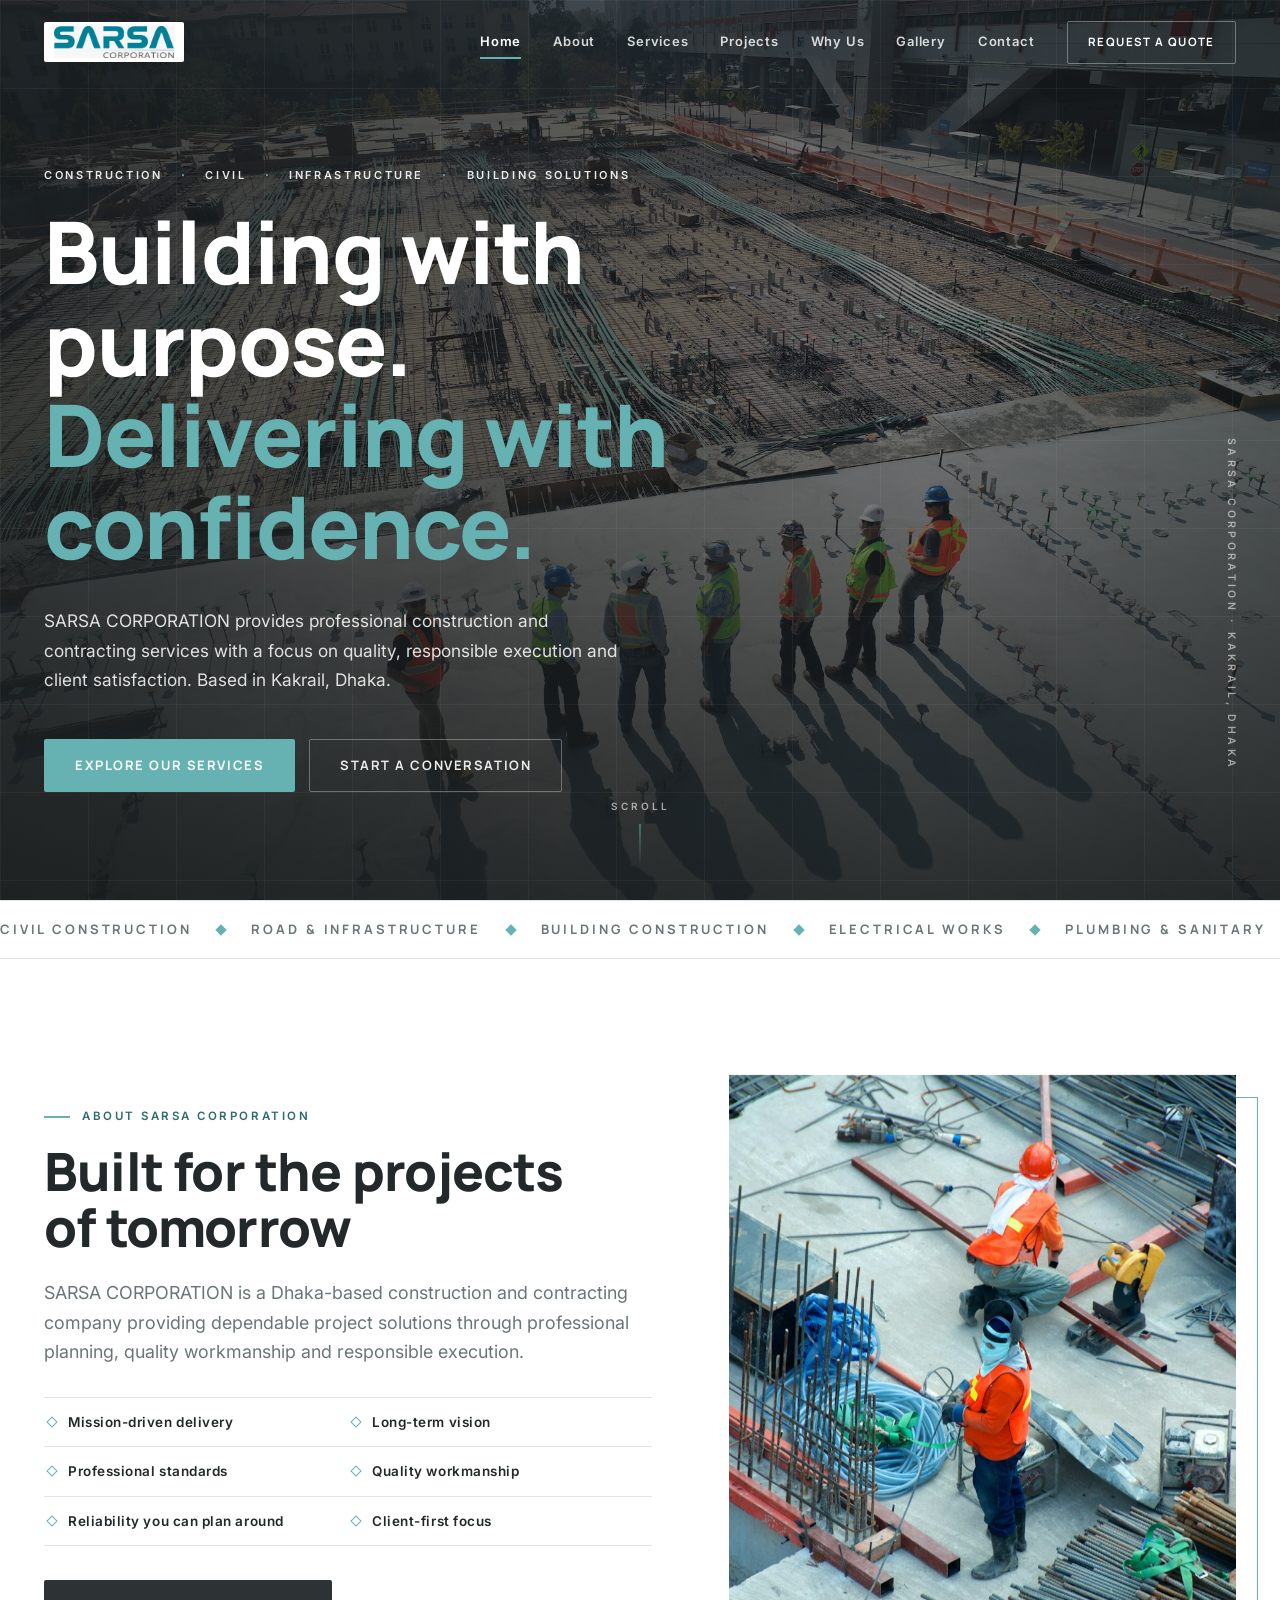
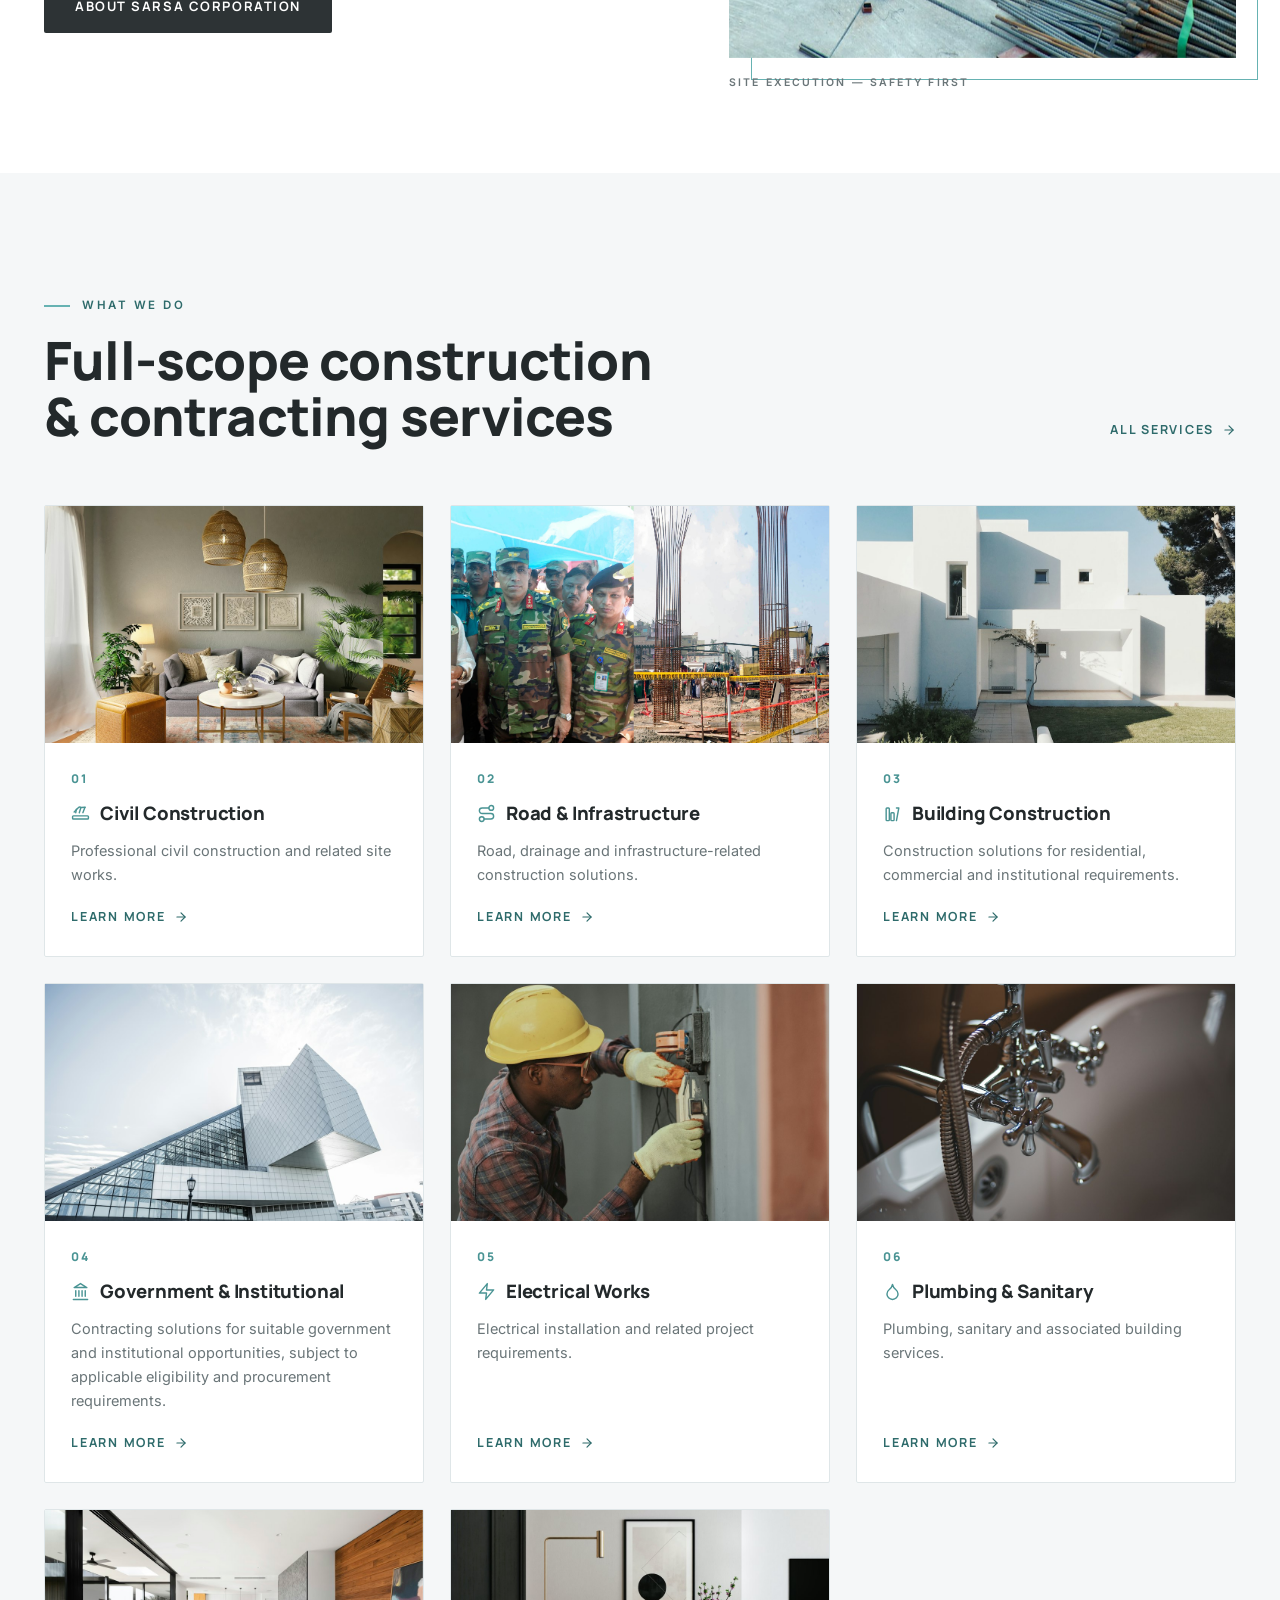
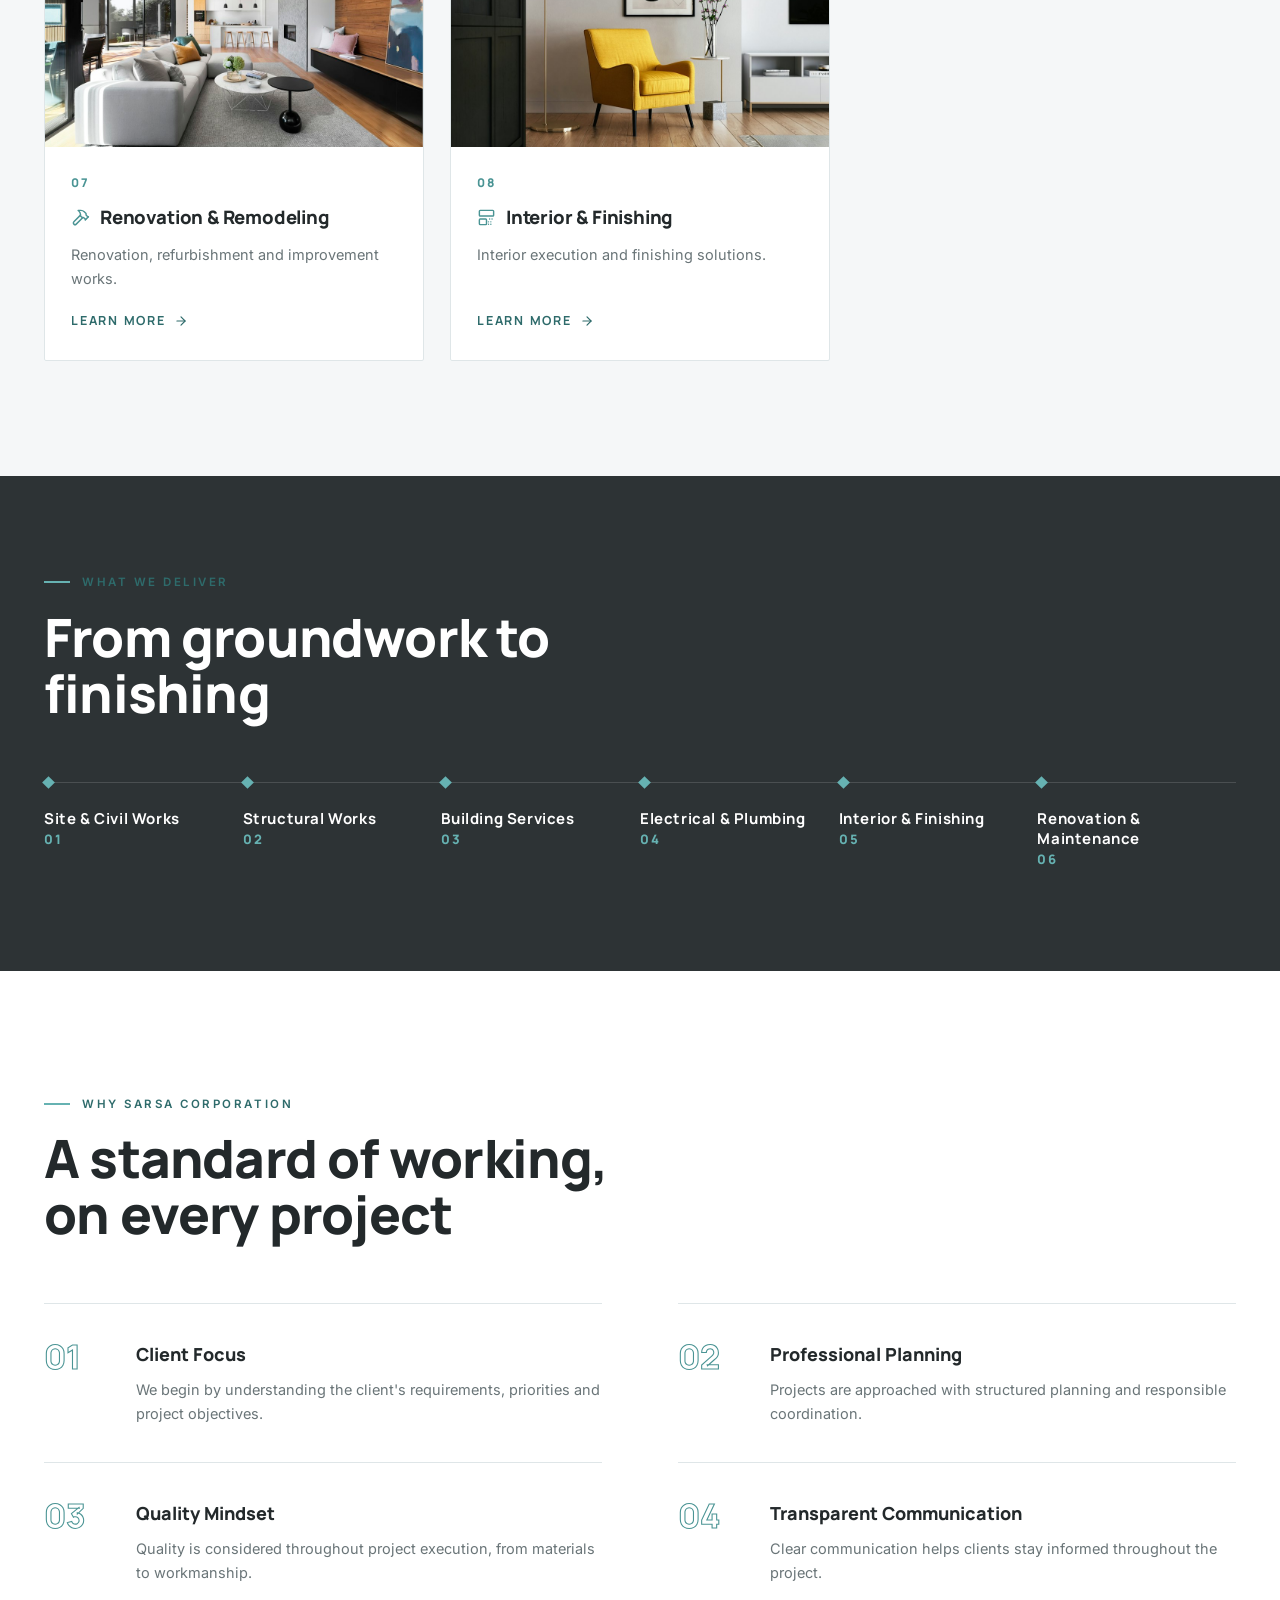
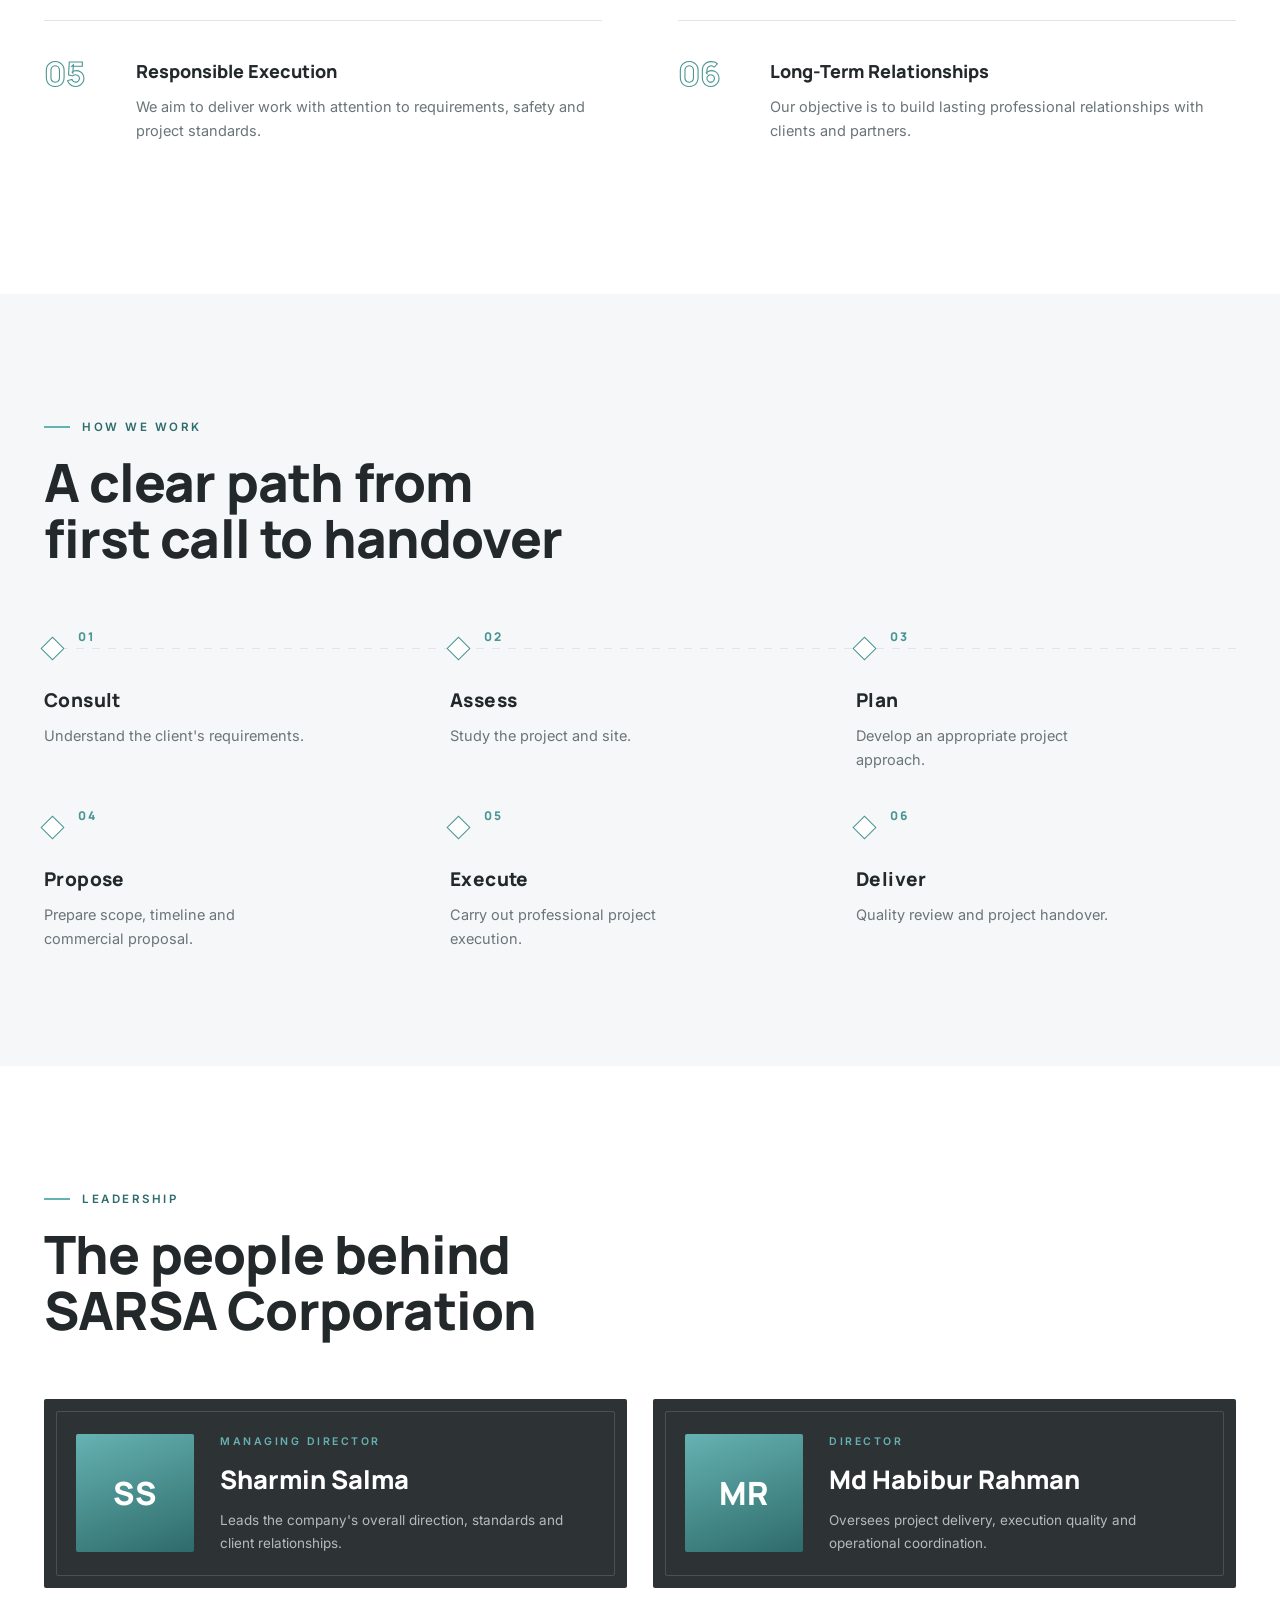
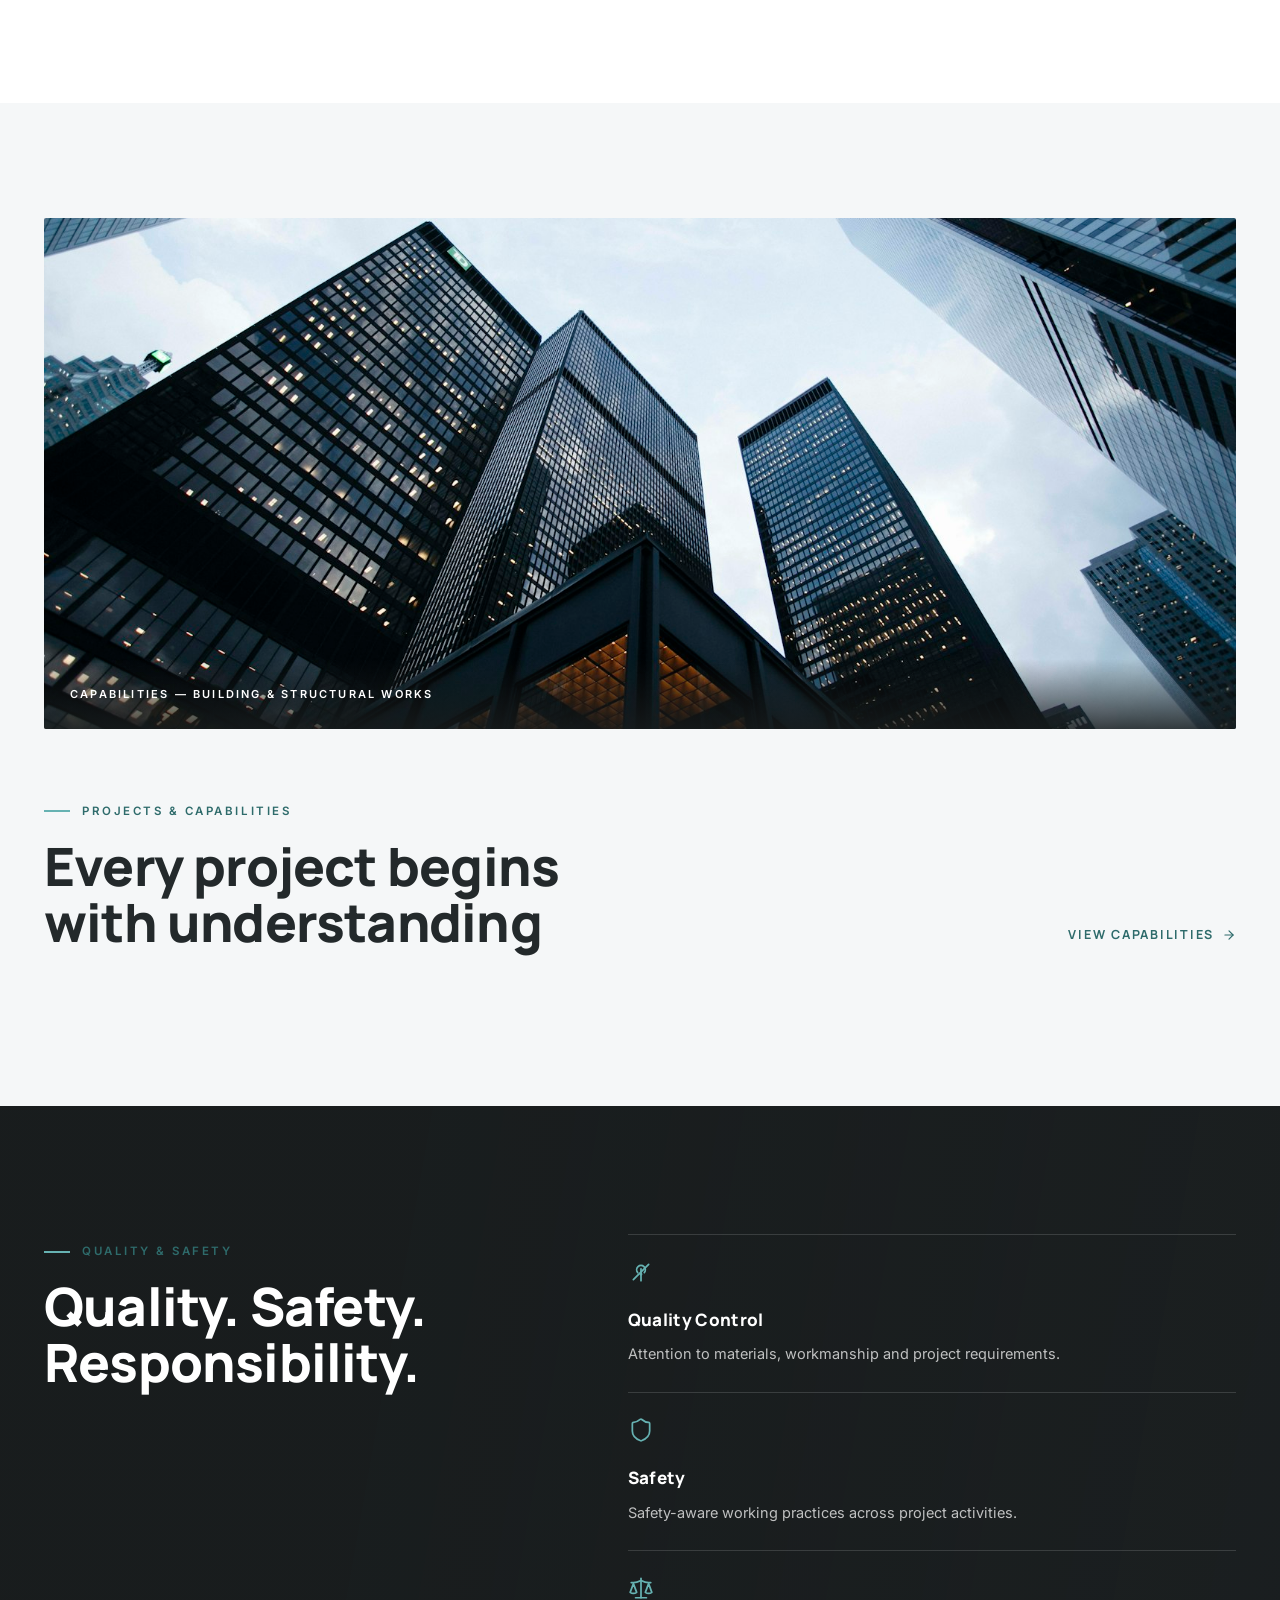
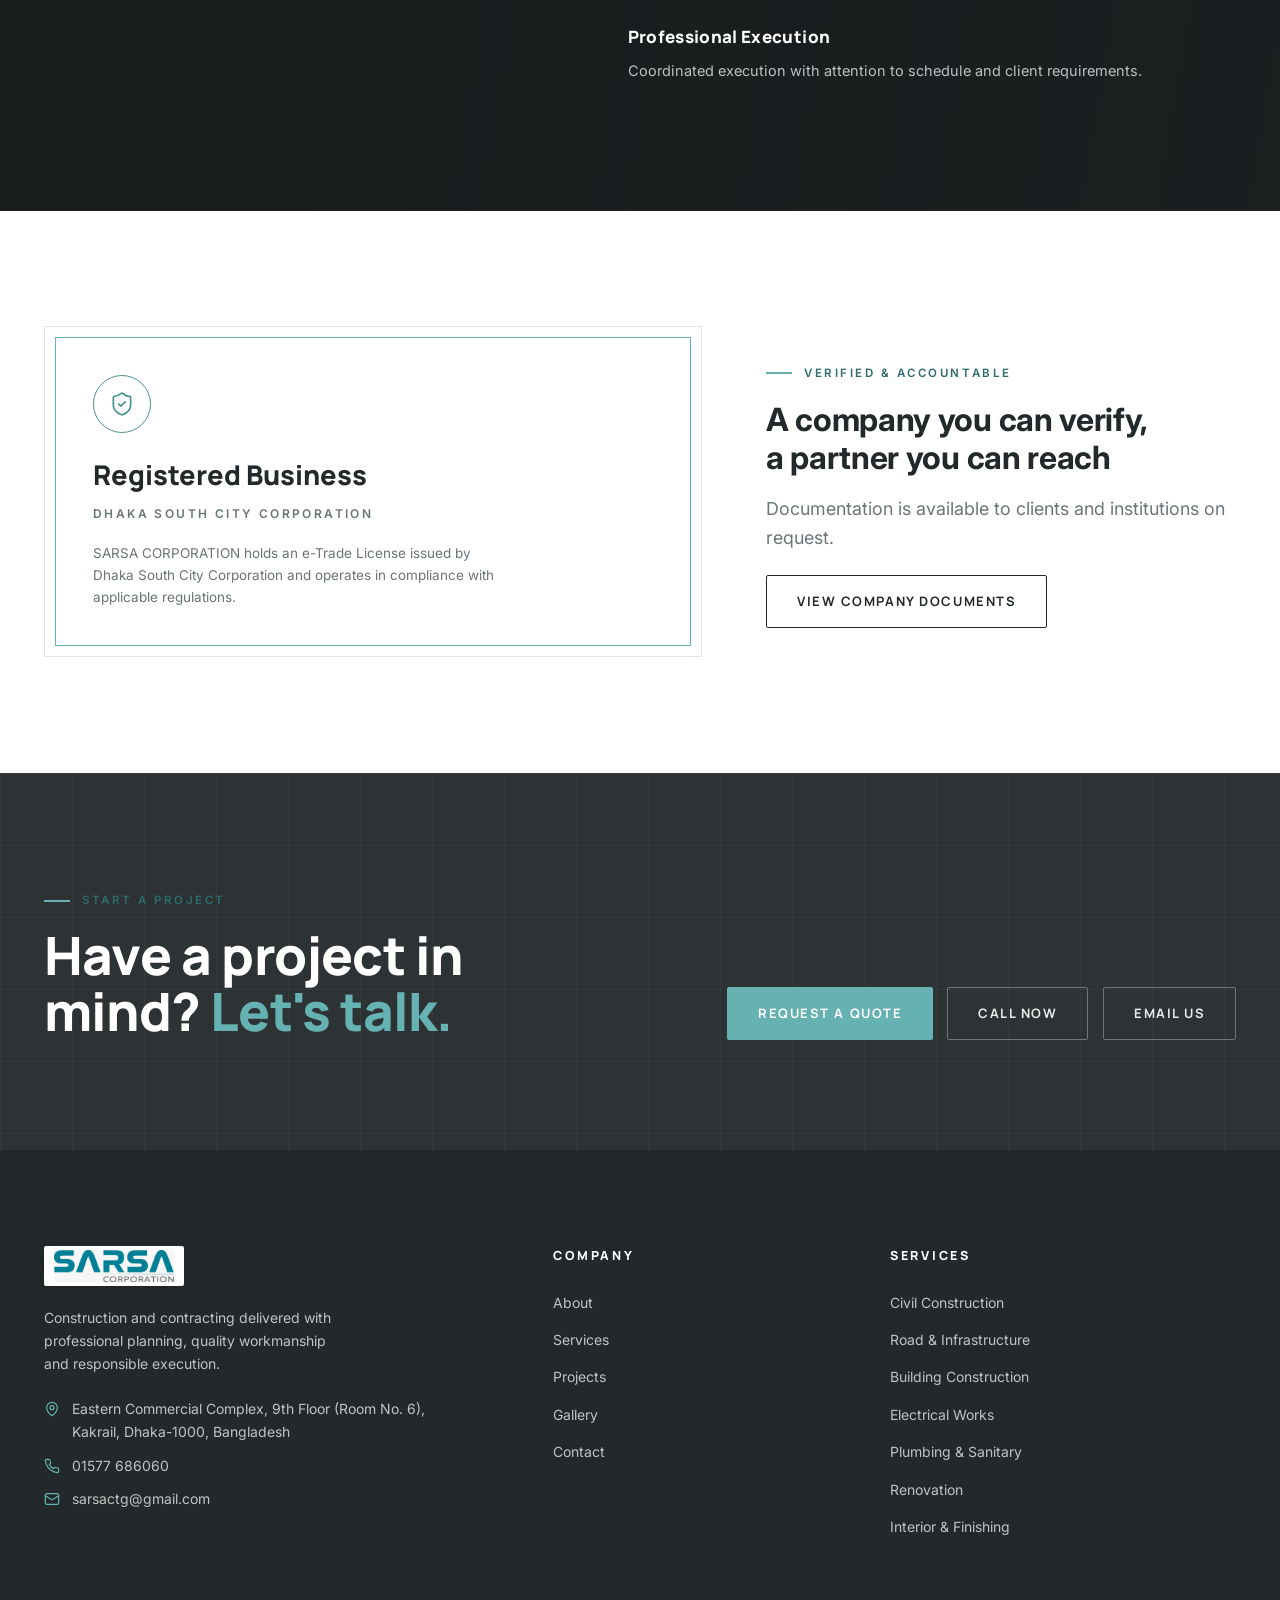
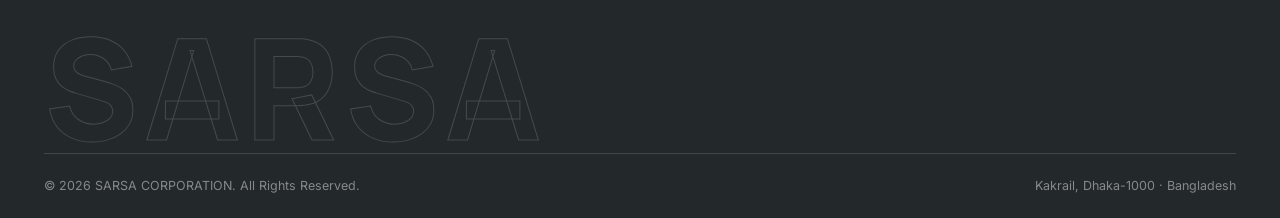
==== index.html @ a4ce36b8 "sarsa corporation website" ====
<!DOCTYPE html>
<html lang="en">
<head>
  <meta charset="UTF-8">
  <meta name="viewport" content="width=device-width, initial-scale=1.0">

  <title>SARSA CORPORATION — Construction &amp; Contracting Company in Dhaka, Bangladesh</title>
  <meta name="description" content="SARSA CORPORATION is a Dhaka-based construction and contracting company offering civil construction, road &amp; infrastructure, building construction, electrical, plumbing, renovation and interior finishing solutions across Bangladesh.">
  <meta name="keywords" content="SARSA Corporation, construction company in Dhaka, civil contractor Dhaka, building construction Bangladesh, construction contractor Bangladesh">
  <meta name="author" content="SARSA CORPORATION">

  <!-- open graph -->
  <meta property="og:type" content="website">
  <meta property="og:site_name" content="SARSA CORPORATION">
  <meta property="og:title" content="SARSA CORPORATION — Building with Purpose. Delivering with Confidence.">
  <meta property="og:description" content="Professional construction and contracting solutions from Dhaka, Bangladesh — civil, road &amp; infrastructure, buildings, electrical, plumbing, renovation and finishing.">
  <meta property="og:url" content="https://www.sarsacorporation.com/">
  <meta property="og:image" content="https://www.sarsacorporation.com/assets/hero/hero-main.jpg">
  <meta name="twitter:card" content="summary_large_image">

  <link rel="canonical" href="https://www.sarsacorporation.com/">

  <!-- favicon -->
  <link rel="icon" type="image/jpeg" href="assets/logo.jpeg">

  <!-- fonts -->
  <link rel="preconnect" href="https://fonts.googleapis.com">
  <link rel="preconnect" href="https://fonts.gstatic.com" crossorigin>
  <link href="https://fonts.googleapis.com/css2?family=Inter:wght@400;500;600&family=Manrope:wght@500;600;700;800&display=swap" rel="stylesheet">

  <link rel="stylesheet" href="css/style.css">
  <link rel="stylesheet" href="css/responsive.css">

  <!-- structured data -->
  <script type="application/ld+json">
  {
    "@context": "https://schema.org",
    "@type": "GeneralContractor",
    "name": "SARSA CORPORATION",
    "description": "Construction and contracting company based in Dhaka, Bangladesh: civil construction, road and infrastructure, building construction, electrical, plumbing, renovation and interior finishing.",
    "url": "https://www.sarsacorporation.com/",
    "logo": "https://www.sarsacorporation.com/assets/logo.jpeg",
    "telephone": "+880 1577 686060",
    "email": "sarsactg@gmail.com",
    "address": {
      "@type": "PostalAddress",
      "streetAddress": "Eastern Commercial Complex, 9th Floor, Room No. 6, Kakrail",
      "addressLocality": "Dhaka",
      "postalCode": "1000",
      "addressCountry": "BD"
    },
    "areaServed": "Bangladesh",
    "knowsAbout": ["Civil Construction", "Road and Infrastructure", "Building Construction", "Electrical Works", "Plumbing and Sanitary Works", "Renovation and Remodeling", "Interior and Finishing"]
  }
  </script>
</head>
<body>

  <a class="skip-link" href="#main">Skip to main content</a>

  <!-- ============ header ============ -->
  <header class="site-header">
    <div class="site-header__inner">
      <a class="brand" href="index.html" aria-label="SARSA Corporation — home">
        <img class="brand__logo" src="assets/logo.jpeg" alt="SARSA Corporation" width="150" height="40">
      </a>

      <nav class="nav" aria-label="Primary">
        <a class="nav__link is-active" href="index.html" aria-current="page">Home</a>
        <a class="nav__link" href="about.html">About</a>
        <a class="nav__link" href="services.html">Services</a>
        <a class="nav__link" href="projects.html">Projects</a>
        <a class="nav__link" href="index.html#why-sarsa">Why Us</a>
        <a class="nav__link" href="gallery.html">Gallery</a>
        <a class="nav__link" href="contact.html">Contact</a>
        <a class="btn btn--solid btn--sm nav__cta" href="contact.html#quote">Request a Quote</a>
      </nav>

      <button class="burger" aria-label="Open menu" aria-expanded="false" aria-controls="mobile-menu">
        <span></span><span></span><span></span>
      </button>
    </div>
  </header>

  <!-- mobile menu -->
  <nav class="mobile-menu" id="mobile-menu" aria-label="Mobile">
    <a class="mobile-menu__link is-active" href="index.html"><small>01</small> Home</a>
    <a class="mobile-menu__link" href="about.html"><small>02</small> About</a>
    <a class="mobile-menu__link" href="services.html"><small>03</small> Services</a>
    <a class="mobile-menu__link" href="projects.html"><small>04</small> Projects</a>
    <a class="mobile-menu__link" href="index.html#why-sarsa"><small>05</small> Why Us</a>
    <a class="mobile-menu__link" href="gallery.html"><small>06</small> Gallery</a>
    <a class="mobile-menu__link" href="contact.html"><small>07</small> Contact</a>
    <div class="mobile-menu__foot">
      <a class="btn btn--solid" href="contact.html#quote">Request a Quote</a>
      <a class="btn btn--ghost" href="tel:+8801577686060">Call Now</a>
    </div>
  </nav>

  <main id="main">

    <!-- ============ hero ============ -->
    <section class="hero" aria-label="Introduction">
      <div class="hero__media">
        <img src="assets/hero/hero-main.jpg" alt="Tower cranes and high-rise structures silhouetted against an evening sky on a construction site" width="2100" height="1400" fetchpriority="high">
      </div>

      <div class="container">
        <p class="hero__cat">
          <span>Construction</span>
          <span>Civil</span>
          <span>Infrastructure</span>
          <span>Building Solutions</span>
        </p>

        <h1 class="hero__title display-1">Building with purpose.<em>Delivering with confidence.</em></h1>

        <p class="hero__lede">
          SARSA CORPORATION provides professional construction and contracting services with a focus on quality, responsible execution and client satisfaction. Based in Kakrail, Dhaka.
        </p>

        <div class="hero__actions">
          <a class="btn btn--solid" href="services.html">Explore Our Services</a>
          <a class="btn btn--ghost" href="contact.html">Start a Conversation</a>
        </div>
      </div>

      <span class="hero__side" aria-hidden="true">SARSA CORPORATION · KAKRAIL, DHAKA</span>
      <span class="scroll-hint" aria-hidden="true">Scroll</span>
    </section>

    <!-- ============ marquee ============ -->
    <div class="marquee" aria-hidden="true">
      <div class="marquee__track">
        <span class="marquee__item">Civil Construction</span>
        <span class="marquee__item">Road &amp; Infrastructure</span>
        <span class="marquee__item">Building Construction</span>
        <span class="marquee__item">Electrical Works</span>
        <span class="marquee__item">Plumbing &amp; Sanitary</span>
        <span class="marquee__item">Renovation</span>
        <span class="marquee__item">Interior &amp; Finishing</span>
        <span class="marquee__item">Civil Construction</span>
        <span class="marquee__item">Road &amp; Infrastructure</span>
        <span class="marquee__item">Building Construction</span>
        <span class="marquee__item">Electrical Works</span>
        <span class="marquee__item">Plumbing &amp; Sanitary</span>
        <span class="marquee__item">Renovation</span>
        <span class="marquee__item">Interior &amp; Finishing</span>
      </div>
    </div>

    <!-- ============ about ============ -->
    <section class="section" id="about" aria-labelledby="about-title">
      <div class="container">
        <div class="about-grid">
          <div class="about-grid__body reveal">
            <p class="eyebrow">About SARSA Corporation</p>
            <h2 class="display-2" id="about-title">Built for the projects<br>of tomorrow</h2>
            <p class="lede">
              SARSA CORPORATION is a Dhaka-based construction and contracting company providing dependable project solutions through professional planning, quality workmanship and responsible execution.
            </p>

            <ul class="values-list">
              <li>Mission-driven delivery</li>
              <li>Long-term vision</li>
              <li>Professional standards</li>
              <li>Quality workmanship</li>
              <li>Reliability you can plan around</li>
              <li>Client-first focus</li>
            </ul>

            <div class="about-grid__cta">
              <a class="btn btn--dark" href="about.html">About SARSA Corporation</a>
            </div>
          </div>

          <figure class="about-grid__media reveal" style="--d: .12s">
            <img src="assets/about/site-team.jpg" alt="Construction workers in safety gear collaborating on scaffolding at height" width="1400" height="1050" loading="lazy" decoding="async">
            <figcaption>Site execution — safety first</figcaption>
          </figure>
        </div>
      </div>
    </section>

    <!-- ============ services ============ -->
    <section class="section section--mist" id="services" aria-labelledby="services-title">
      <div class="container">
        <div class="section-head section-head--split reveal">
          <div>
            <p class="eyebrow">What we do</p>
            <h2 class="display-2" id="services-title">Full-scope construction<br>&amp; contracting services</h2>
          </div>
          <a class="arrow-link" href="services.html">All services
            <svg viewBox="0 0 24 24" fill="none" stroke="currentColor" stroke-width="2" stroke-linecap="round" stroke-linejoin="round" aria-hidden="true"><path d="M5 12h14"/><path d="m12 5 7 7-7 7"/></svg>
          </a>
        </div>

        <div class="services-grid">
          <article class="service-card reveal">
            <div class="service-card__media">
              <img src="assets/services/civil.jpg" alt="Multi-storey structure under construction wrapped in scaffolding" width="1000" height="1000" loading="lazy" decoding="async">
            </div>
            <div class="service-card__body">
              <span class="service-card__no">01</span>
              <h3 class="service-card__title">
                <svg viewBox="0 0 24 24" fill="none" stroke="currentColor" stroke-width="1.8" stroke-linecap="round" stroke-linejoin="round" aria-hidden="true"><path d="M2 18a1 1 0 0 0 1 1h18a1 1 0 0 0 1-1v-2a1 1 0 0 0-1-1H3a1 1 0 0 0-1 1Z"/><path d="m4 10 5.5-5.5a2.12 2.12 0 0 1 3 0L18 4"/><path d="m6 11 .8-4.5"/><path d="m10.5 11 2-6.5"/><path d="m15 11 2.5-6.5"/></svg>
                Civil Construction
              </h3>
              <p class="service-card__text">Professional civil construction and related site works.</p>
              <a class="arrow-link service-card__link" href="services.html#civil">Learn more
                <svg viewBox="0 0 24 24" fill="none" stroke="currentColor" stroke-width="2" stroke-linecap="round" stroke-linejoin="round" aria-hidden="true"><path d="M5 12h14"/><path d="m12 5 7 7-7 7"/></svg>
              </a>
            </div>
          </article>

          <article class="service-card reveal" style="--d: .06s">
            <div class="service-card__media">
              <img class="road" src="assets/services/road.jpg" alt="Road widening and construction work with steel reinforcement columns and an excavator in Dhaka, Bangladesh" width="3000" height="1402" loading="lazy" decoding="async">
            </div>
            <div class="service-card__body">
              <span class="service-card__no">02</span>
              <h3 class="service-card__title">
                <svg viewBox="0 0 24 24" fill="none" stroke="currentColor" stroke-width="1.8" stroke-linecap="round" stroke-linejoin="round" aria-hidden="true"><circle cx="6" cy="19" r="3"/><path d="M9 19h8.5a3.5 3.5 0 0 0 0-7h-11a3.5 3.5 0 0 1 0-7H15"/><circle cx="18" cy="5" r="3"/></svg>
                Road &amp; Infrastructure
              </h3>
              <p class="service-card__text">Road, drainage and infrastructure-related construction solutions.</p>
              <a class="arrow-link service-card__link" href="services.html#road">Learn more
                <svg viewBox="0 0 24 24" fill="none" stroke="currentColor" stroke-width="2" stroke-linecap="round" stroke-linejoin="round" aria-hidden="true"><path d="M5 12h14"/><path d="m12 5 7 7-7 7"/></svg>
              </a>
            </div>
          </article>

          <article class="service-card reveal" style="--d: .12s">
            <div class="service-card__media">
              <img src="assets/services/building.jpg" alt="Completed modern residential building with clean architectural lines" width="1000" height="1000" loading="lazy" decoding="async">
            </div>
            <div class="service-card__body">
              <span class="service-card__no">03</span>
              <h3 class="service-card__title">
                <svg viewBox="0 0 24 24" fill="none" stroke="currentColor" stroke-width="1.8" stroke-linecap="round" stroke-linejoin="round" aria-hidden="true"><rect width="4" height="16" x="4" y="5" rx="1"/><rect width="4" height="10" x="10" y="11" rx="1"/><path d="M17 5h3l-3 16"/></svg>
                Building Construction
              </h3>
              <p class="service-card__text">Construction solutions for residential, commercial and institutional requirements.</p>
              <a class="arrow-link service-card__link" href="services.html#building">Learn more
                <svg viewBox="0 0 24 24" fill="none" stroke="currentColor" stroke-width="2" stroke-linecap="round" stroke-linejoin="round" aria-hidden="true"><path d="M5 12h14"/><path d="m12 5 7 7-7 7"/></svg>
              </a>
            </div>
          </article>

          <article class="service-card reveal">
            <div class="service-card__media">
              <img src="assets/services/government.jpg" alt="Landmark institutional building with curved white facade" width="1000" height="667" loading="lazy" decoding="async">
            </div>
            <div class="service-card__body">
              <span class="service-card__no">04</span>
              <h3 class="service-card__title">
                <svg viewBox="0 0 24 24" fill="none" stroke="currentColor" stroke-width="1.8" stroke-linecap="round" stroke-linejoin="round" aria-hidden="true"><line x1="3" x2="21" y1="22" y2="22"/><line x1="6" x2="6" y1="18" y2="11"/><line x1="10" x2="10" y1="18" y2="11"/><line x1="14" x2="14" y1="18" y2="11"/><line x1="18" x2="18" y1="18" y2="11"/><polygon points="12 2 20 7 4 7"/></svg>
                Government &amp; Institutional
              </h3>
              <p class="service-card__text">Contracting solutions for suitable government and institutional opportunities, subject to applicable eligibility and procurement requirements.</p>
              <a class="arrow-link service-card__link" href="services.html#government">Learn more
                <svg viewBox="0 0 24 24" fill="none" stroke="currentColor" stroke-width="2" stroke-linecap="round" stroke-linejoin="round" aria-hidden="true"><path d="M5 12h14"/><path d="m12 5 7 7-7 7"/></svg>
              </a>
            </div>
          </article>

          <article class="service-card reveal" style="--d: .06s">
            <div class="service-card__media">
              <img src="assets/services/electrical.jpg" alt="Electrician in safety helmet and gloves working on an electrical installation" width="1000" height="668" loading="lazy" decoding="async">
            </div>
            <div class="service-card__body">
              <span class="service-card__no">05</span>
              <h3 class="service-card__title">
                <svg viewBox="0 0 24 24" fill="none" stroke="currentColor" stroke-width="1.8" stroke-linecap="round" stroke-linejoin="round" aria-hidden="true"><polygon points="13 2 3 14 12 14 11 22 21 10 12 10 13 2"/></svg>
                Electrical Works
              </h3>
              <p class="service-card__text">Electrical installation and related project requirements.</p>
              <a class="arrow-link service-card__link" href="services.html#electrical">Learn more
                <svg viewBox="0 0 24 24" fill="none" stroke="currentColor" stroke-width="2" stroke-linecap="round" stroke-linejoin="round" aria-hidden="true"><path d="M5 12h14"/><path d="m12 5 7 7-7 7"/></svg>
              </a>
            </div>
          </article>

          <article class="service-card reveal" style="--d: .12s">
            <div class="service-card__media">
              <img src="assets/services/plumbing.jpg" alt="Stainless steel sanitary ware and sinks installed in a commercial facility" width="1000" height="667" loading="lazy" decoding="async">
            </div>
            <div class="service-card__body">
              <span class="service-card__no">06</span>
              <h3 class="service-card__title">
                <svg viewBox="0 0 24 24" fill="none" stroke="currentColor" stroke-width="1.8" stroke-linecap="round" stroke-linejoin="round" aria-hidden="true"><path d="M12 22a7 7 0 0 0 7-7c0-2-1-3.9-3-5.5s-3.5-4-4-6.5c-.5 2.5-2 4.9-4 6.5C6 11.1 5 13 5 15a7 7 0 0 0 7 7z"/></svg>
                Plumbing &amp; Sanitary
              </h3>
              <p class="service-card__text">Plumbing, sanitary and associated building services.</p>
              <a class="arrow-link service-card__link" href="services.html#plumbing">Learn more
                <svg viewBox="0 0 24 24" fill="none" stroke="currentColor" stroke-width="2" stroke-linecap="round" stroke-linejoin="round" aria-hidden="true"><path d="M5 12h14"/><path d="m12 5 7 7-7 7"/></svg>
              </a>
            </div>
          </article>

          <article class="service-card reveal">
            <div class="service-card__media">
              <img src="assets/services/renovation.jpg" alt="Freshly renovated modern interior with wooden flooring and clean finishes" width="1000" height="680" loading="lazy" decoding="async">
            </div>
            <div class="service-card__body">
              <span class="service-card__no">07</span>
              <h3 class="service-card__title">
                <svg viewBox="0 0 24 24" fill="none" stroke="currentColor" stroke-width="1.8" stroke-linecap="round" stroke-linejoin="round" aria-hidden="true"><path d="m15 12-8.373 8.373a1 1 0 1 1-3-3L12 9"/><path d="m18 15 4-4"/><path d="m21.5 11.5-1.914-1.914A2 2 0 0 1 19 8.172V7l-2.26-2.26a6 6 0 0 0-4.202-1.756L9 2.96l.92.82A6.18 6.18 0 0 1 12 8.4V10l2 2h1.172a2 2 0 0 1 1.414.586L18.5 14.5"/></svg>
                Renovation &amp; Remodeling
              </h3>
              <p class="service-card__text">Renovation, refurbishment and improvement works.</p>
              <a class="arrow-link service-card__link" href="services.html#renovation">Learn more
                <svg viewBox="0 0 24 24" fill="none" stroke="currentColor" stroke-width="2" stroke-linecap="round" stroke-linejoin="round" aria-hidden="true"><path d="M5 12h14"/><path d="m12 5 7 7-7 7"/></svg>
              </a>
            </div>
          </article>

          <article class="service-card reveal" style="--d: .06s">
            <div class="service-card__media">
              <img src="assets/services/interior.jpg" alt="Finished interior with quality materials, natural light and refined detailing" width="1000" height="882" loading="lazy" decoding="async">
            </div>
            <div class="service-card__body">
              <span class="service-card__no">08</span>
              <h3 class="service-card__title">
                <svg viewBox="0 0 24 24" fill="none" stroke="currentColor" stroke-width="1.8" stroke-linecap="round" stroke-linejoin="round" aria-hidden="true"><rect width="18" height="7" x="3" y="3" rx="1"/><rect width="9" height="7" x="3" y="14" rx="1"/><path d="M16 14h.01"/><path d="M19 14h.01"/><path d="M14.5 17.5h.01"/><path d="M17.5 17.5h.01"/><path d="M14.5 20.5h.01"/><path d="M17.5 20.5h.01"/></svg>
                Interior &amp; Finishing
              </h3>
              <p class="service-card__text">Interior execution and finishing solutions.</p>
              <a class="arrow-link service-card__link" href="services.html#interior">Learn more
                <svg viewBox="0 0 24 24" fill="none" stroke="currentColor" stroke-width="2" stroke-linecap="round" stroke-linejoin="round" aria-hidden="true"><path d="M5 12h14"/><path d="m12 5 7 7-7 7"/></svg>
              </a>
            </div>
          </article>
        </div>
      </div>
    </section>

    <!-- ============ what we deliver ============ -->
    <section class="deliver" aria-labelledby="deliver-title">
      <div class="container">
        <div class="section-head reveal">
          <p class="eyebrow">What we deliver</p>
          <h2 class="display-2" id="deliver-title">From groundwork to finishing</h2>
        </div>

        <ol class="deliver-steps reveal" style="--d: .1s">
          <li><h3>Site &amp; Civil Works</h3></li>
          <li><h3>Structural Works</h3></li>
          <li><h3>Building Services</h3></li>
          <li><h3>Electrical &amp; Plumbing</h3></li>
          <li><h3>Interior &amp; Finishing</h3></li>
          <li><h3>Renovation &amp; Maintenance</h3></li>
        </ol>
      </div>
    </section>

    <!-- ============ why sarsa ============ -->
    <section class="section" id="why-sarsa" aria-labelledby="why-title">
      <div class="container">
        <div class="section-head reveal">
          <p class="eyebrow">Why SARSA Corporation</p>
          <h2 class="display-2" id="why-title">A standard of working,<br>on every project</h2>
        </div>

        <div class="why-list">
          <div class="why-item reveal">
            <span class="why-item__no" aria-hidden="true">01</span>
            <div>
              <h3>Client Focus</h3>
              <p>We begin by understanding the client's requirements, priorities and project objectives.</p>
            </div>
          </div>
          <div class="why-item reveal" style="--d: .08s">
            <span class="why-item__no" aria-hidden="true">02</span>
            <div>
              <h3>Professional Planning</h3>
              <p>Projects are approached with structured planning and responsible coordination.</p>
            </div>
          </div>
          <div class="why-item reveal">
            <span class="why-item__no" aria-hidden="true">03</span>
            <div>
              <h3>Quality Mindset</h3>
              <p>Quality is considered throughout project execution, from materials to workmanship.</p>
            </div>
          </div>
          <div class="why-item reveal" style="--d: .08s">
            <span class="why-item__no" aria-hidden="true">04</span>
            <div>
              <h3>Transparent Communication</h3>
              <p>Clear communication helps clients stay informed throughout the project.</p>
            </div>
          </div>
          <div class="why-item reveal">
            <span class="why-item__no" aria-hidden="true">05</span>
            <div>
              <h3>Responsible Execution</h3>
              <p>We aim to deliver work with attention to requirements, safety and project standards.</p>
            </div>
          </div>
          <div class="why-item reveal" style="--d: .08s">
            <span class="why-item__no" aria-hidden="true">06</span>
            <div>
              <h3>Long-Term Relationships</h3>
              <p>Our objective is to build lasting professional relationships with clients and partners.</p>
            </div>
          </div>
        </div>
      </div>
    </section>

    <!-- ============ process ============ -->
    <section class="section section--mist" id="process" aria-labelledby="process-title">
      <div class="container">
        <div class="section-head reveal">
          <p class="eyebrow">How we work</p>
          <h2 class="display-2" id="process-title">A clear path from<br>first call to handover</h2>
        </div>

        <div class="process">
          <ol class="process-rail">
            <li class="process-step reveal">
              <span class="process-step__no" aria-hidden="true">01</span>
              <h3>Consult</h3>
              <p>Understand the client's requirements.</p>
            </li>
            <li class="process-step reveal" style="--d: .06s">
              <span class="process-step__no" aria-hidden="true">02</span>
              <h3>Assess</h3>
              <p>Study the project and site.</p>
            </li>
            <li class="process-step reveal" style="--d: .12s">
              <span class="process-step__no" aria-hidden="true">03</span>
              <h3>Plan</h3>
              <p>Develop an appropriate project approach.</p>
            </li>
            <li class="process-step reveal">
              <span class="process-step__no" aria-hidden="true">04</span>
              <h3>Propose</h3>
              <p>Prepare scope, timeline and commercial proposal.</p>
            </li>
            <li class="process-step reveal" style="--d: .06s">
              <span class="process-step__no" aria-hidden="true">05</span>
              <h3>Execute</h3>
              <p>Carry out professional project execution.</p>
            </li>
            <li class="process-step reveal" style="--d: .12s">
              <span class="process-step__no" aria-hidden="true">06</span>
              <h3>Deliver</h3>
              <p>Quality review and project handover.</p>
            </li>
          </ol>
        </div>
      </div>
    </section>

    <!-- ============ leadership ============ -->
    <section class="section" id="leadership" aria-labelledby="leadership-title">
      <div class="container">
        <div class="section-head reveal">
          <p class="eyebrow">Leadership</p>
          <h2 class="display-2" id="leadership-title">The people behind<br>SARSA Corporation</h2>
        </div>

        <div class="lead-grid">
          <article class="lead-card reveal">
            <div class="lead-card__mono" aria-hidden="true">SS</div>
            <div>
              <p class="lead-card__role">Managing Director</p>
              <h3 class="lead-card__name">Sharmin Salma</h3>
              <p class="lead-card__note">Leads the company's overall direction, standards and client relationships.</p>
            </div>
          </article>

          <article class="lead-card reveal" style="--d: .1s">
            <div class="lead-card__mono" aria-hidden="true">MR</div>
            <div>
              <p class="lead-card__role">Director</p>
              <h3 class="lead-card__name">Md Habibur Rahman</h3>
              <p class="lead-card__note">Oversees project delivery, execution quality and operational coordination.</p>
            </div>
          </article>
        </div>
      </div>
    </section>

    <!-- ============ capabilities teaser ============ -->
    <section class="section section--mist" id="capabilities" aria-labelledby="cap-title">
      <div class="container">
        <figure class="capability-media reveal">
          <img src="assets/projects/capability-wide.jpg" alt="Modern high-rise building photographed from below against the sky" width="1600" height="900" loading="lazy" decoding="async">
          <figcaption>Capabilities — building &amp; structural works</figcaption>
        </figure>

        <div class="section-head section-head--split reveal" style="margin-bottom: 40px;">
          <div>
            <p class="eyebrow">Projects &amp; capabilities</p>
            <h2 class="display-2" id="cap-title">Every project begins<br>with understanding</h2>
          </div>
          <a class="arrow-link" href="projects.html">View capabilities
            <svg viewBox="0 0 24 24" fill="none" stroke="currentColor" stroke-width="2" stroke-linecap="round" stroke-linejoin="round" aria-hidden="true"><path d="M5 12h14"/><path d="m12 5 7 7-7 7"/></svg>
          </a>
        </div>

        <!-- PORTFOLIO NOTE HIDDEN ON CLIENT REQUEST (restore: remove HIDDEN markers)
                <p class="lede reveal" style="--d: .08s; margin-bottom: 40px;">
                  SARSA CORPORATION works to develop practical construction solutions aligned with client
                  requirements, project objectives and responsible execution. Our project portfolio will
                  grow here as works are completed.
                </p>
        HIDDEN -->

        <!-- PLACEHOLDER PROJECT CARDS HIDDEN ON CLIENT REQUEST (restore: remove HIDDEN markers)
                <div class="proj-grid">
                  <div class="proj-card reveal">
                    <span class="proj-card__plus" aria-hidden="true">+</span>
                    <span class="proj-card__slot">[ Project to be added ]</span>
                  </div>
                  <div class="proj-card reveal" style="--d: .08s">
                    <span class="proj-card__plus" aria-hidden="true">+</span>
                    <span class="proj-card__slot">[ Project to be added ]</span>
                  </div>
                  <div class="proj-card reveal" style="--d: .16s">
                    <span class="proj-card__plus" aria-hidden="true">+</span>
                    <span class="proj-card__slot">[ Project to be added ]</span>
                  </div>
                </div>
        HIDDEN -->
      </div>
    </section>

    <!-- ============ quality & safety ============ -->
    <section class="quality" aria-labelledby="quality-title">
      <div class="quality__bg" aria-hidden="true">
        <img src="assets/quality/quality-bg.jpg" alt="" width="1900" height="1384" loading="lazy" decoding="async">
      </div>
      <div class="container">
        <div class="quality-grid">
          <div class="reveal">
            <p class="eyebrow">Quality &amp; safety</p>
            <h2 class="display-2" id="quality-title">Quality. Safety.<br>Responsibility.</h2>
          </div>

          <div class="quality-cols">
            <div class="quality-col reveal" style="--d: .08s">
              <svg viewBox="0 0 24 24" fill="none" stroke="currentColor" stroke-width="1.6" stroke-linecap="round" stroke-linejoin="round" aria-hidden="true"><path d="M15.05 12.55a4 4 0 1 0-6.1 0"/><line x1="12" x2="12" y1="20" y2="9"/><line x1="4.93" x2="19.07" y1="19.07" y2="4.93"/><circle cx="12" cy="14" r=".5"/></svg>
              <h3>Quality Control</h3>
              <p>Attention to materials, workmanship and project requirements.</p>
            </div>
            <div class="quality-col reveal" style="--d: .16s">
              <svg viewBox="0 0 24 24" fill="none" stroke="currentColor" stroke-width="1.6" stroke-linecap="round" stroke-linejoin="round" aria-hidden="true"><path d="M20 13c0 5-3.5 7.5-7.66 8.95a1 1 0 0 1-.67-.01C7.5 20.5 4 18 4 13V6a1 1 0 0 1 1-1c2 0 4.5-1.2 6.24-2.72a1.17 1.17 0 0 1 1.52 0C14.51 3.81 17 5 19 5a1 1 0 0 1 1 1z"/></svg>
              <h3>Safety</h3>
              <p>Safety-aware working practices across project activities.</p>
            </div>
            <div class="quality-col reveal" style="--d: .24s">
              <svg viewBox="0 0 24 24" fill="none" stroke="currentColor" stroke-width="1.6" stroke-linecap="round" stroke-linejoin="round" aria-hidden="true"><path d="m16 16 3-8 3 8c-.87.65-1.92 1-3 1s-2.13-.35-3-1z"/><path d="m2 16 3-8 3 8c-.87.65-1.92 1-3 1s-2.13-.35-3-1z"/><path d="M7 21h10"/><path d="M12 3v18"/><path d="M3 7h2c2 0 5-1 7-2 2 1 5 2 7 2h2"/></svg>
              <h3>Professional Execution</h3>
              <p>Coordinated execution with attention to schedule and client requirements.</p>
            </div>
          </div>
        </div>
      </div>
    </section>

    <!-- ============ credential ============ -->
    <section class="section" aria-labelledby="credential-title">
      <div class="container">
        <div class="credential">
          <div class="credential__frame reveal">
            <div class="credential__seal" aria-hidden="true">
              <svg viewBox="0 0 24 24" fill="none" stroke="currentColor" stroke-width="1.6" stroke-linecap="round" stroke-linejoin="round"><path d="M20 13c0 5-3.5 7.5-7.66 8.95a1 1 0 0 1-.67-.01C7.5 20.5 4 18 4 13V6a1 1 0 0 1 1-1c2 0 4.5-1.2 6.24-2.72a1.17 1.17 0 0 1 1.52 0C14.51 3.81 17 5 19 5a1 1 0 0 1 1 1z"/><path d="m9 12 2 2 4-4"/></svg>
            </div>
            <h3 id="credential-title">Registered Business</h3>
            <p class="issuer">Dhaka South City Corporation</p>
            <p class="credential__note">
              SARSA CORPORATION holds an e-Trade License issued by Dhaka South City
              Corporation and operates in compliance with applicable regulations.
            </p>
          </div>

          <div class="reveal" style="--d: .12s">
            <p class="eyebrow">Verified &amp; accountable</p>
            <h2 class="display-3">A company you can verify,<br>a partner you can reach</h2>
            <p class="lede" style="margin-top: 16px;">
              Documentation is available to clients and institutions on request.
            </p>
            <div class="credential__actions">
              <a class="btn btn--outline" href="contact.html">View Company Documents</a>
            </div>
          </div>
        </div>
      </div>
    </section>

    <!-- ============ CTA band ============ -->
    <section class="cta-band" aria-labelledby="cta-title">
      <div class="container">
        <div class="cta-band__inner">
          <div class="reveal">
            <p class="eyebrow">Start a project</p>
            <h2 class="display-2 cta-band__title" id="cta-title">Have a project in mind? <em>Let's talk.</em></h2>
          </div>
          <div class="cta-band__actions reveal" style="--d: .1s">
            <a class="btn btn--solid" href="contact.html#quote">Request a Quote</a>
            <a class="btn btn--ghost" href="tel:+8801577686060">Call Now</a>
            <a class="btn btn--ghost" href="mailto:sarsactg@gmail.com">Email Us</a>
          </div>
        </div>
      </div>
    </section>

  </main>

  <!-- ============ footer ============ -->
  <footer class="site-footer">
    <div class="container">
      <div class="footer-grid">
        <div class="footer-brand">
          <a class="brand" href="index.html" aria-label="SARSA Corporation — home">
            <img class="brand__logo" src="assets/logo.jpeg" alt="SARSA Corporation" width="150" height="40">
          </a>
          <p>Construction and contracting delivered with professional planning, quality workmanship and responsible execution.</p>

          <ul class="footer-addr">
            <li>
              <svg viewBox="0 0 24 24" fill="none" stroke="currentColor" stroke-width="1.8" stroke-linecap="round" stroke-linejoin="round" aria-hidden="true"><path d="M20 10c0 4.993-5.539 10.193-7.399 11.799a1 1 0 0 1-1.202 0C9.539 20.193 4 14.993 4 10a8 8 0 0 1 16 0"/><circle cx="12" cy="10" r="3"/></svg>
              <span>Eastern Commercial Complex, 9th Floor (Room No. 6), Kakrail, Dhaka-1000, Bangladesh</span>
            </li>
            <li>
              <svg viewBox="0 0 24 24" fill="none" stroke="currentColor" stroke-width="1.8" stroke-linecap="round" stroke-linejoin="round" aria-hidden="true"><path d="M22 16.92v3a2 2 0 0 1-2.18 2 19.79 19.79 0 0 1-8.63-3.07 19.5 19.5 0 0 1-6-6 19.79 19.79 0 0 1-3.07-8.67A2 2 0 0 1 4.11 2h3a2 2 0 0 1 2 1.72 12.84 12.84 0 0 0 .7 2.81 2 2 0 0 1-.45 2.11L8.09 9.91a16 16 0 0 0 6 6l1.27-1.27a2 2 0 0 1 2.11-.45 12.84 12.84 0 0 0 2.81.7A2 2 0 0 1 22 16.92z"/></svg>
              <a href="tel:+8801577686060">01577 686060</a>
            </li>
            <li>
              <svg viewBox="0 0 24 24" fill="none" stroke="currentColor" stroke-width="1.8" stroke-linecap="round" stroke-linejoin="round" aria-hidden="true"><rect width="20" height="16" x="2" y="4" rx="2"/><path d="m22 7-8.97 5.7a1.94 1.94 0 0 1-2.06 0L2 7"/></svg>
              <a href="mailto:sarsactg@gmail.com">sarsactg@gmail.com</a>
            </li>
          </ul>
        </div>

        <nav class="footer-col" aria-label="Quick links">
          <h3>Company</h3>
          <ul>
            <li><a href="about.html">About</a></li>
            <li><a href="services.html">Services</a></li>
            <li><a href="projects.html">Projects</a></li>
            <li><a href="gallery.html">Gallery</a></li>
            <li><a href="contact.html">Contact</a></li>
          </ul>
        </nav>

        <nav class="footer-col" aria-label="Services">
          <h3>Services</h3>
          <ul>
            <li><a href="services.html#civil">Civil Construction</a></li>
            <li><a href="services.html#road">Road &amp; Infrastructure</a></li>
            <li><a href="services.html#building">Building Construction</a></li>
            <li><a href="services.html#electrical">Electrical Works</a></li>
            <li><a href="services.html#plumbing">Plumbing &amp; Sanitary</a></li>
            <li><a href="services.html#renovation">Renovation</a></li>
            <li><a href="services.html#interior">Interior &amp; Finishing</a></li>
          </ul>
        </nav>
      </div>

      <div class="footer-wordmark" aria-hidden="true">SARSA</div>

      <div class="footer-bottom">
        <p>© <span id="year">2026</span> SARSA CORPORATION. All Rights Reserved.</p>
        <p>Kakrail, Dhaka-1000 · Bangladesh</p>
      </div>
    </div>
  </footer>

  <script src="js/main.js" defer></script>
</body>
</html>
---- css/style.css ----
/* ==========================================================================
   SARSA CORPORATION — Construction & Contracting
   stylesheet: style.css  (design system + components)
   --------------------------------------------------------------------------
   Palette   : teal #66b2b2 · charcoal #2d3335 · paper #ffffff · mist #f5f7f8
   Type      : Manrope (display) · Inter (body)
   Signature : architectural "drawing sheet" annotations + hairline frames
   ========================================================================== */

/* ---------- tokens ---------- */
:root {
  --teal:        #66b2b2;
  --teal-deep:   #4a9494;
  --teal-ink:    #2e6b6b;
  --teal-wash:   #eef5f5;

  --ink:         #23292b;
  --charcoal:    #2d3335;
  --coal-deep:   #23282a;
  --steel:       #6a7578;
  --mist:        #f5f7f8;
  --line:        #dfe6e8;
  --line-dark:   rgba(255, 255, 255, 0.14);
  --paper:       #ffffff;

  --font-display: "Manrope", "Segoe UI", sans-serif;
  --font-body:    "Inter", "Segoe UI", sans-serif;

  --container:    1240px;
  --gutter:       clamp(20px, 4vw, 44px);
  --section-y:    clamp(72px, 9vw, 120px);

  --radius:       2px;
  --ease:         cubic-bezier(0.22, 1, 0.36, 1);
  --shadow-lift:  0 18px 44px -18px rgba(35, 41, 43, 0.28);
}

/* ---------- reset ---------- */
*, *::before, *::after { box-sizing: border-box; margin: 0; padding: 0; }

html {
  scroll-behavior: smooth;
  -webkit-text-size-adjust: 100%;
}

body {
  font-family: var(--font-body);
  font-size: 16px;
  line-height: 1.65;
  color: var(--ink);
  background: var(--paper);
  -webkit-font-smoothing: antialiased;
}

img { display: block; max-width: 100%; height: auto; }
a { color: inherit; text-decoration: none; }
ul, ol { list-style: none; }
button { font: inherit; cursor: pointer; background: none; border: 0; }
input, select, textarea { font: inherit; color: inherit; }

::selection { background: var(--teal); color: #fff; }

:focus-visible {
  outline: 2px solid var(--teal-deep);
  outline-offset: 3px;
}

.skip-link {
  position: absolute;
  left: 16px;
  top: -60px;
  z-index: 200;
  background: var(--charcoal);
  color: #fff;
  padding: 10px 18px;
  font-size: 14px;
  transition: top 0.2s var(--ease);
}
.skip-link:focus { top: 16px; }

/* ==========================================================================
   layout primitives
   ========================================================================== */
.container {
  width: min(var(--container), 100% - var(--gutter) * 2);
  margin-inline: auto;
}

.section { padding-block: var(--section-y); }
.section--mist { background: var(--mist); }
.section--dark {
  background: var(--charcoal);
  color: #fff;
}

/* ---------- headings & type ---------- */
.display-1, .display-2 { font-family: var(--font-display); font-weight: 800; line-height: 1.06; letter-spacing: -0.015em; }
.display-1 { font-size: clamp(2.6rem, 6vw, 4.6rem); }
.display-2 { font-size: clamp(2rem, 4.4vw, 3.3rem); }
.display-3 { font-size: clamp(1.45rem, 2.6vw, 2rem); font-weight: 700; line-height: 1.2; letter-spacing: -0.01em; }

.eyebrow {
  display: inline-flex;
  align-items: center;
  gap: 12px;
  font-size: 11.5px;
  font-weight: 600;
  letter-spacing: 0.22em;
  text-transform: uppercase;
  color: var(--teal-ink);
  margin-bottom: 18px;
}
.eyebrow::before { content: ""; width: 26px; height: 2px; background: var(--teal); }
.section--dark .eyebrow { color: var(--teal); }

.lede {
  font-size: clamp(1.05rem, 1.4vw, 1.18rem);
  color: var(--steel);
  max-width: 56ch;
}
.section--dark .lede { color: rgba(255, 255, 255, 0.72); }

.section-head { max-width: 720px; margin-bottom: clamp(36px, 5vw, 60px); }
.section-head .lede { margin-top: 18px; }
.section-head--split {
  max-width: none;
  display: flex;
  justify-content: space-between;
  align-items: flex-end;
  gap: 40px;
  flex-wrap: wrap;
}

.accent-teal { color: var(--teal); }

/* ==========================================================================
   buttons
   ========================================================================== */
.btn {
  display: inline-flex;
  align-items: center;
  justify-content: center;
  gap: 10px;
  padding: 15px 30px;
  font-family: var(--font-display);
  font-size: 13px;
  font-weight: 700;
  letter-spacing: 0.12em;
  text-transform: uppercase;
  border-radius: var(--radius);
  border: 1px solid transparent;
  transition: background 0.25s var(--ease), color 0.25s var(--ease),
              border-color 0.25s var(--ease), transform 0.25s var(--ease);
  will-change: transform;
}
.btn:hover { transform: translateY(-2px); }
.btn:active { transform: translateY(0); }

.btn--solid { background: var(--teal); color: #fff; }
.btn--solid:hover { background: var(--teal-deep); }

.btn--dark { background: var(--charcoal); color: #fff; }
.btn--dark:hover { background: var(--ink); }

.btn--ghost { border-color: rgba(255, 255, 255, 0.32); color: rgba(255, 255, 255, 0.9); }
.btn--ghost:hover { border-color: var(--teal); background: rgba(102, 178, 178, 0.12); }

.btn--outline { border-color: var(--ink); color: var(--ink); }
.btn--outline:hover { background: var(--ink); color: #fff; }

.btn--sm { padding: 11px 20px; font-size: 11.5px; }

.btn svg { width: 15px; height: 15px; }

/* text link with arrow */
.arrow-link {
  display: inline-flex;
  align-items: center;
  gap: 8px;
  font-family: var(--font-display);
  font-size: 12.5px;
  font-weight: 700;
  letter-spacing: 0.14em;
  text-transform: uppercase;
  color: var(--teal-ink);
  padding-bottom: 4px;
  border-bottom: 1px solid transparent;
  transition: border-color 0.25s var(--ease), gap 0.25s var(--ease);
}
.arrow-link:hover { border-color: var(--teal); gap: 13px; }
.arrow-link svg { width: 14px; height: 14px; flex: none; }
.section--dark .arrow-link { color: var(--teal); }

/* ==========================================================================
   header / navigation
   ========================================================================== */
.site-header {
  position: fixed;
  inset: 0 0 auto 0;
  z-index: 100;
  transition: background 0.35s var(--ease), box-shadow 0.35s var(--ease),
              border-color 0.35s var(--ease);
  border-bottom: 1px solid transparent;
}
.site-header__inner {
  width: min(1400px, 100% - var(--gutter) * 2);
  margin-inline: auto;
  display: flex;
  align-items: center;
  justify-content: space-between;
  gap: 28px;
  height: 84px;
  transition: height 0.35s var(--ease);
}

.brand {
  display: inline-flex;
  align-items: center;
  gap: 13px;
  color: #fff;
}
.brand__logo {
  display: block;
  height: 40px;
  width: auto;
  padding: 4px 10px;
  background: #fff;
  border-radius: var(--radius);
  object-fit: contain;
  box-shadow: 0 3px 14px -8px rgba(0, 0, 0, 0.55);
}

/* refined state on scroll */
.site-header.is-scrolled {
  background: rgba(255, 255, 255, 0.96);
  backdrop-filter: blur(10px);
  border-bottom-color: var(--line);
  box-shadow: 0 6px 24px -18px rgba(35, 41, 43, 0.35);
}
.site-header.is-scrolled .site-header__inner { height: 66px; }
.site-header.is-scrolled .brand__logo { height: 34px; padding: 3px 8px; }
.site-header.is-scrolled .brand { color: var(--ink); }

/* pages without full-bleed hero: solid header from start */
.site-header--static {
  background: var(--charcoal);
  border-bottom-color: var(--line-dark);
}

.nav { display: flex; align-items: center; gap: 6px; }
.nav__link {
  position: relative;
  padding: 10px 13px;
  font-size: 13px;
  font-weight: 600;
  letter-spacing: 0.06em;
  color: rgba(255, 255, 255, 0.82);
  transition: color 0.25s var(--ease);
}
.nav__link::after {
  content: "";
  position: absolute;
  left: 13px; right: 13px; bottom: 4px;
  height: 2px;
  background: var(--teal);
  transform: scaleX(0);
  transform-origin: left;
  transition: transform 0.3s var(--ease);
}
.nav__link:hover { color: #fff; }
.nav__link:hover::after,
.nav__link.is-active::after { transform: scaleX(1); }
.nav__link.is-active { color: #fff; }

.site-header.is-scrolled .nav__link { color: var(--steel); }
.site-header.is-scrolled .nav__link:hover,
.site-header.is-scrolled .nav__link.is-active { color: var(--ink); }

.nav__cta { margin-left: 14px; }
/* over the hero: nav CTA stays quiet so the hero button leads */
.site-header:not(.is-scrolled):not(.site-header--static) .nav__cta {
  background: transparent;
  border: 1px solid rgba(255, 255, 255, 0.35);
}
.site-header:not(.is-scrolled):not(.site-header--static) .nav__cta:hover {
  border-color: var(--teal);
  background: rgba(102, 178, 178, 0.14);
}

/* burger */
.burger {
  display: none;
  flex-direction: column;
  justify-content: center;
  gap: 6px;
  width: 46px; height: 46px;
  padding: 0 11px;
  z-index: 130;
}
.burger span {
  display: block;
  height: 2px;
  background: #fff;
  transition: transform 0.3s var(--ease), opacity 0.3s var(--ease), background 0.3s var(--ease);
}
.site-header.is-scrolled .burger span,
.site-header--static .burger.open span { background: currentColor; }
.site-header.is-scrolled .burger { color: var(--ink); }
.burger.open span { background: #fff; }
.burger.open span:nth-child(1) { transform: translateY(8px) rotate(45deg); }
.burger.open span:nth-child(2) { opacity: 0; }
.burger.open span:nth-child(3) { transform: translateY(-8px) rotate(-45deg); }

/* mobile menu */
.mobile-menu {
  position: fixed;
  inset: 0;
  z-index: 120;
  background: var(--charcoal);
  display: flex;
  flex-direction: column;
  justify-content: center;
  padding: 100px var(--gutter) 44px;
  opacity: 0;
  visibility: hidden;
  transition: opacity 0.35s var(--ease), visibility 0.35s;
}
.mobile-menu.open { opacity: 1; visibility: visible; }
.mobile-menu__link {
  display: flex;
  align-items: baseline;
  gap: 14px;
  padding: 13px 0;
  font-family: var(--font-display);
  font-size: clamp(1.5rem, 6vw, 2.1rem);
  font-weight: 800;
  color: #fff;
  border-bottom: 1px solid var(--line-dark);
  transform: translateY(14px);
  opacity: 0;
  transition: transform 0.4s var(--ease), opacity 0.4s var(--ease), color 0.25s;
}
.mobile-menu.open .mobile-menu__link { transform: none; opacity: 1; }
.mobile-menu__link:hover { color: var(--teal); }
.mobile-menu__link.is-active { color: var(--teal); }
.mobile-menu__link small {
  font-family: var(--font-body);
  font-size: 11px;
  font-weight: 600;
  letter-spacing: 0.18em;
  color: var(--teal);
}
.mobile-menu__foot {
  margin-top: 34px;
  display: flex;
  flex-wrap: wrap;
  gap: 12px;
}

/* ==========================================================================
   hero (home)
   ========================================================================== */
.hero {
  position: relative;
  min-height: 100svh;
  display: flex;
  align-items: flex-end;
  color: #fff;
  isolation: isolate;
  padding-bottom: clamp(84px, 12vh, 130px);
}
.hero__media { position: absolute; inset: 0; z-index: -2; overflow: hidden; }
.hero__media img,
.hero__media video { width: 100%; height: 100%; object-fit: cover; object-position: center 38%; }

/* slow cinematic drift — calm, easy on the eyes */
.hero__media img {
  transform-origin: center 40%;
  animation: kenburns 30s ease-in-out infinite alternate;
}
@keyframes kenburns {
  from { transform: scale(1) translateX(0); }
  to   { transform: scale(1.1) translateX(-1.2%); }
}
.hero__media::after {
  content: "";
  position: absolute;
  inset: 0;
  background:
    linear-gradient(90deg, rgba(24, 28, 29, 0.72) 0%, rgba(24, 28, 29, 0.42) 42%, rgba(24, 28, 29, 0.12) 72%, rgba(24, 28, 29, 0.38) 100%),
    linear-gradient(180deg, rgba(24, 28, 29, 0.58) 0%, rgba(24, 28, 29, 0.4) 42%, rgba(24, 28, 29, 0.88) 100%);
}
/* blueprint grid, very quiet */
.hero__media::before {
  content: "";
  position: absolute;
  inset: 0;
  z-index: 1;
  background-image:
    linear-gradient(rgba(255, 255, 255, 0.045) 1px, transparent 1px),
    linear-gradient(90deg, rgba(255, 255, 255, 0.045) 1px, transparent 1px);
  background-size: 88px 88px;
  pointer-events: none;
}

.hero__cat {
  display: flex;
  flex-wrap: wrap;
  gap: 10px 18px;
  font-size: 11px;
  font-weight: 600;
  letter-spacing: 0.24em;
  text-transform: uppercase;
  color: rgba(255, 255, 255, 0.9);
  margin-bottom: 22px;
}
.hero__cat span { display: inline-flex; align-items: center; gap: 18px; }
.hero__cat span:not(:last-child)::after { content: "·"; color: var(--teal); font-weight: 800; }

.hero__title { max-width: 13ch; font-size: clamp(2.7rem, 7vw, 5.4rem); }
.hero__title em {
  font-style: normal;
  color: var(--teal);
  display: block;
}
.hero__lede {
  margin-top: 34px;
  max-width: 54ch;
  font-size: clamp(1rem, 1.35vw, 1.15rem);
  line-height: 1.7;
  color: rgba(255, 255, 255, 0.85);
}
.hero__actions { display: flex; flex-wrap: wrap; gap: 14px; margin-top: 44px; }

.hero__side {
  position: absolute;
  right: 40px;
  bottom: 130px;
  z-index: 2;
  writing-mode: vertical-rl;
  font-size: 10.5px;
  font-weight: 600;
  letter-spacing: 0.32em;
  text-transform: uppercase;
  color: rgba(255, 255, 255, 0.55);
}

.scroll-hint {
  position: absolute;
  left: 50%;
  bottom: 34px;
  transform: translateX(-50%);
  z-index: 2;
  display: flex;
  flex-direction: column;
  align-items: center;
  gap: 10px;
  font-size: 10px;
  font-weight: 600;
  letter-spacing: 0.3em;
  text-transform: uppercase;
  color: rgba(255, 255, 255, 0.6);
}
.scroll-hint::after {
  content: "";
  width: 1px; height: 42px;
  background: linear-gradient(var(--teal), transparent);
  animation: drip 2.2s var(--ease) infinite;
}
@keyframes drip {
  0%   { transform: scaleY(0); transform-origin: top; }
  45%  { transform: scaleY(1); transform-origin: top; }
  55%  { transform: scaleY(1); transform-origin: bottom; }
  100% { transform: scaleY(0); transform-origin: bottom; }
}

/* ==========================================================================
   sub-page hero
   ========================================================================== */
.page-hero {
  position: relative;
  padding: calc(84px + clamp(56px, 9vw, 110px)) 0 clamp(48px, 7vw, 84px);
  color: #fff;
  background: var(--charcoal);
  isolation: isolate;
  overflow: hidden;
}
.page-hero__media { position: absolute; inset: 0; z-index: -1; }
.page-hero__media img { width: 100%; height: 100%; object-fit: cover; opacity: 0.36; }
.page-hero__media::after {
  content: "";
  position: absolute; inset: 0;
  background: linear-gradient(180deg, rgba(35, 40, 42, 0.7), rgba(45, 51, 53, 0.92));
}
.page-hero .breadcrumb {
  display: flex;
  gap: 10px;
  font-size: 11.5px;
  font-weight: 600;
  letter-spacing: 0.18em;
  text-transform: uppercase;
  color: rgba(255, 255, 255, 0.6);
  margin-bottom: 20px;
}
.page-hero .breadcrumb a:hover { color: var(--teal); }
.page-hero .breadcrumb span[aria-hidden] { color: var(--teal); }
.page-hero__title { max-width: 16ch; }
.page-hero__lede { margin-top: 20px; max-width: 60ch; color: rgba(255, 255, 255, 0.78); }

/* ==========================================================================
   marquee strip
   ========================================================================== */
.marquee {
  border-block: 1px solid var(--line);
  background: var(--paper);
  overflow: hidden;
  padding-block: 18px;
  position: relative;
}
.marquee__track {
  display: flex;
  gap: 0;
  width: max-content;
  animation: marquee 36s linear infinite;
}
.marquee__item {
  display: inline-flex;
  align-items: center;
  gap: 26px;
  padding-right: 26px;
  font-family: var(--font-display);
  font-size: 13px;
  font-weight: 700;
  letter-spacing: 0.22em;
  text-transform: uppercase;
  color: var(--steel);
  white-space: nowrap;
}
.marquee__item::after {
  content: "";
  width: 8px; height: 8px;
  background: var(--teal);
  transform: rotate(45deg);
}
@keyframes marquee { to { transform: translateX(-50%); } }

/* ==========================================================================
   home about
   ========================================================================== */
.about-grid {
  display: grid;
  grid-template-columns: minmax(0, 6fr) minmax(0, 5fr);
  gap: clamp(36px, 6vw, 84px);
  align-items: center;
}
.about-grid__media { position: relative; }
.about-grid__media img { width: 100%; aspect-ratio: 4 / 4.6; object-fit: cover; }
.about-grid__media::before {
  content: "";
  position: absolute;
  inset: 22px -22px -22px 22px;
  border: 1px solid var(--teal);
  z-index: -1;
}
.about-grid__media figcaption {
  position: absolute;
  left: 0;
  bottom: -34px;
  font-size: 10.5px;
  font-weight: 600;
  letter-spacing: 0.2em;
  text-transform: uppercase;
  color: var(--steel);
}
.about-grid__body .lede { margin: 22px 0 30px; }

.values-list { display: grid; grid-template-columns: 1fr 1fr; gap: 0; border-top: 1px solid var(--line); }
.values-list li {
  display: flex;
  align-items: center;
  gap: 12px;
  padding: 13px 4px;
  border-bottom: 1px solid var(--line);
  font-size: 13.5px;
  font-weight: 600;
  letter-spacing: 0.04em;
}
.values-list li::before {
  content: "";
  width: 8px; height: 8px;
  border: 1.5px solid var(--teal);
  transform: rotate(45deg);
  flex: none;
}
.about-grid__cta { margin-top: 34px; }

/* ==========================================================================
   services
   ========================================================================== */
.services-grid {
  display: grid;
  grid-template-columns: repeat(3, 1fr);
  gap: 26px;
}
.service-card {
  position: relative;
  display: flex;
  flex-direction: column;
  background: var(--paper);
  border: 1px solid var(--line);
  border-radius: var(--radius);
  transition: border-color 0.3s var(--ease), box-shadow 0.3s var(--ease), transform 0.3s var(--ease);
}
.service-card:hover {
  border-color: var(--teal);
  box-shadow: var(--shadow-lift);
  transform: translateY(-4px);
}
.service-card:nth-child(3n + 2) { transform: translateY(26px); }
.service-card:nth-child(3n + 2):hover { transform: translateY(22px); }

.service-card__media { overflow: hidden; aspect-ratio: 16 / 10; background: var(--mist); }
.service-card__media img {
  width: 100%; height: 100%;
  object-fit: cover;
  transition: transform 0.6s var(--ease);
}
.service-card:hover .service-card__media img { transform: scale(1.05); }
.service-card__media img.road { object-position: 72% 45%; }

.service-card__body { display: flex; flex-direction: column; gap: 10px; padding: 26px 26px 24px; flex: 1; }
.service-card__no {
  font-family: var(--font-display);
  font-size: 12px;
  font-weight: 800;
  letter-spacing: 0.14em;
  color: var(--teal-deep);
}
.service-card__title {
  display: flex;
  align-items: center;
  gap: 10px;
  font-family: var(--font-display);
  font-size: 18.5px;
  font-weight: 800;
  letter-spacing: -0.01em;
}
.service-card__title svg { width: 19px; height: 19px; color: var(--teal-deep); flex: none; }
.service-card__text { font-size: 14.5px; color: var(--steel); flex: 1; }
.service-card__link { margin-top: 10px; }

/* services page: detail layout */
.service-row {
  display: grid;
  grid-template-columns: minmax(0, 5fr) minmax(0, 7fr);
  gap: clamp(28px, 5vw, 70px);
  padding: clamp(36px, 5vw, 64px) 0;
  border-top: 1px solid var(--line);
  align-items: start;
}
.service-row__media { overflow: hidden; border-radius: var(--radius); }
.service-row__media img { width: 100%; aspect-ratio: 16 / 11; object-fit: cover; transition: transform 0.6s var(--ease); }
.service-row:hover .service-row__media img { transform: scale(1.04); }
.service-row__no {
  font-family: var(--font-display);
  font-weight: 800;
  font-size: clamp(2.4rem, 4vw, 3.4rem);
  color: transparent;
  -webkit-text-stroke: 1.2px var(--teal-deep);
  line-height: 1;
}
.service-row__title {
  display: flex;
  align-items: center;
  gap: 12px;
  font-family: var(--font-display);
  font-size: clamp(1.4rem, 2.4vw, 1.9rem);
  font-weight: 800;
  margin: 12px 0 14px;
}
.service-row__title svg { width: 22px; height: 22px; color: var(--teal-deep); flex: none; }
.service-row__text { color: var(--steel); max-width: 58ch; }
.service-row:nth-child(even) { grid-template-columns: minmax(0, 7fr) minmax(0, 5fr); }
.service-row:nth-child(even) .service-row__media { order: 2; }

/* ==========================================================================
   what we deliver — ruler strip
   ========================================================================== */
.deliver {
  background: var(--charcoal);
  color: #fff;
  padding-block: clamp(56px, 7vw, 88px);
  overflow: hidden;
}
.deliver-steps {
  display: grid;
  grid-template-columns: repeat(6, 1fr);
  gap: 0;
  counter-reset: step;
}
.deliver-steps li {
  position: relative;
  padding: 26px 20px 0 0;
  border-top: 1px solid var(--line-dark);
  counter-increment: step;
}
.deliver-steps li::before {
  content: "";
  position: absolute;
  top: -4.5px; left: 0;
  width: 9px; height: 9px;
  background: var(--teal);
  transform: rotate(45deg);
}
.deliver-steps li::after {
  content: "0" counter(step);
  display: block;
  font-family: var(--font-display);
  font-size: 13px;
  font-weight: 800;
  letter-spacing: 0.16em;
  color: var(--teal);
  margin-bottom: 12px;
}
.deliver-steps h3 {
  font-family: var(--font-display);
  font-size: 15px;
  font-weight: 700;
  letter-spacing: 0.04em;
  line-height: 1.35;
}

/* ==========================================================================
   why sarsa — editorial two-column
   ========================================================================== */
.why-list {
  display: grid;
  grid-template-columns: 1fr 1fr;
  gap: 0 clamp(36px, 6vw, 80px);
}
.why-item {
  display: grid;
  grid-template-columns: 74px 1fr;
  gap: 18px;
  padding: clamp(24px, 3.4vw, 36px) 0;
  border-top: 1px solid var(--line);
}
.why-item__no {
  font-family: var(--font-display);
  font-size: clamp(1.7rem, 2.6vw, 2.3rem);
  font-weight: 800;
  color: transparent;
  -webkit-text-stroke: 1.1px var(--teal-deep);
  line-height: 1;
}
.why-item h3 {
  font-family: var(--font-display);
  font-size: 18px;
  font-weight: 800;
  margin-bottom: 8px;
}
.why-item p { font-size: 14.5px; color: var(--steel); }

/* ==========================================================================
   process timeline
   ========================================================================== */
.process { position: relative; }
.process-rail {
  position: relative;
  display: grid;
  grid-template-columns: repeat(3, 1fr);
  gap: 34px 26px;
}
.process-rail::before {
  content: "";
  position: absolute;
  top: 21px;
  left: 0; right: 0;
  height: 1px;
  background: repeating-linear-gradient(90deg, var(--line) 0 8px, transparent 8px 16px);
}
.process-step { position: relative; padding-top: 58px; }
.process-step::before {
  content: "";
  position: absolute;
  top: 13px; left: 0;
  width: 17px; height: 17px;
  border: 1.5px solid var(--teal-deep);
  background: var(--paper);
  transform: rotate(45deg);
}
.process-step__no {
  position: absolute;
  top: 0;
  left: 34px;
  font-family: var(--font-display);
  font-size: 12px;
  font-weight: 800;
  letter-spacing: 0.18em;
  color: var(--teal-deep);
}
.process-step h3 {
  font-family: var(--font-display);
  font-size: 19px;
  font-weight: 800;
  letter-spacing: 0.02em;
  margin-bottom: 8px;
}
.process-step p { font-size: 14.5px; color: var(--steel); max-width: 30ch; }

/* ==========================================================================
   leadership
   ========================================================================== */
.lead-grid {
  display: grid;
  grid-template-columns: 1fr 1fr;
  gap: 26px;
}
.lead-card {
  position: relative;
  display: grid;
  grid-template-columns: 118px 1fr;
  gap: 26px;
  align-items: center;
  padding: 34px 32px;
  background: var(--charcoal);
  color: #fff;
  border-radius: var(--radius);
  overflow: hidden;
}
.lead-card::after {
  content: "";
  position: absolute;
  inset: 12px;
  border: 1px solid var(--line-dark);
  border-radius: var(--radius);
  pointer-events: none;
}
.lead-card__mono {
  width: 118px; height: 118px;
  display: grid;
  place-items: center;
  background: linear-gradient(160deg, var(--teal), var(--teal-ink));
  font-family: var(--font-display);
  font-size: 32px;
  font-weight: 800;
  letter-spacing: 0.03em;
  border-radius: var(--radius);
}
.lead-card__role {
  font-size: 10.5px;
  font-weight: 600;
  letter-spacing: 0.24em;
  text-transform: uppercase;
  color: var(--teal);
  margin-bottom: 9px;
}
.lead-card__name {
  font-family: var(--font-display);
  font-size: clamp(1.35rem, 2vw, 1.7rem);
  font-weight: 800;
  margin-bottom: 8px;
}
.lead-card__note { font-size: 13.5px; color: rgba(255, 255, 255, 0.66); }

/* ==========================================================================
   capabilities / projects
   ========================================================================== */
.capability-media {
  position: relative;
  border-radius: var(--radius);
  overflow: hidden;
  margin-bottom: clamp(40px, 5vw, 64px);
}
.capability-media img { width: 100%; aspect-ratio: 21 / 9; object-fit: cover; }
.capability-media figcaption {
  position: absolute;
  left: 0; right: 0; bottom: 0;
  padding: 26px;
  background: linear-gradient(transparent, rgba(24, 28, 29, 0.82));
  color: #fff;
  font-size: 11px;
  font-weight: 600;
  letter-spacing: 0.2em;
  text-transform: uppercase;
}

.proj-grid {
  display: grid;
  grid-template-columns: repeat(3, 1fr);
  gap: 26px;
}
.proj-card {
  display: flex;
  flex-direction: column;
  gap: 14px;
  padding: 34px 28px 28px;
  border: 1.5px dashed #c3ced1;
  border-radius: var(--radius);
  background: var(--paper);
  min-height: 280px;
  justify-content: space-between;
  transition: border-color 0.3s var(--ease), background 0.3s var(--ease);
}
.proj-card:hover { border-color: var(--teal); background: var(--teal-wash); }
.proj-card__plus {
  width: 44px; height: 44px;
  display: grid;
  place-items: center;
  border: 1.5px solid var(--teal-deep);
  color: var(--teal-deep);
  font-size: 20px;
  font-weight: 300;
  border-radius: 50%;
}
.proj-card__slot {
  font-family: var(--font-display);
  font-size: 13px;
  font-weight: 700;
  letter-spacing: 0.14em;
  text-transform: uppercase;
  color: var(--steel);
}
.proj-card__meta { font-size: 12.5px; color: var(--steel); line-height: 1.9; }

/* ==========================================================================
   quality & safety (dark, image bg)
   ========================================================================== */
.quality {
  position: relative;
  isolation: isolate;
  color: #fff;
  padding-block: clamp(76px, 10vw, 128px);
}
.quality__bg { position: absolute; inset: 0; z-index: -2; }
.quality__bg img { width: 100%; height: 100%; object-fit: cover; object-position: center 30%; }
.quality__bg::after {
  content: "";
  position: absolute; inset: 0;
  background: linear-gradient(100deg, rgba(24, 28, 29, 0.94) 30%, rgba(24, 28, 29, 0.78)), var(--coal-deep);
}
.quality-grid {
  display: grid;
  grid-template-columns: minmax(0, 5fr) minmax(0, 6fr);
  gap: clamp(36px, 6vw, 80px);
  align-items: start;
}
.quality-cols { display: grid; gap: 26px; }
.quality-col {
  padding: 24px 0 0;
  border-top: 1px solid var(--line-dark);
}
.quality-col svg { width: 26px; height: 26px; color: var(--teal); margin-bottom: 14px; }
.quality-col h3 {
  font-family: var(--font-display);
  font-size: 17px;
  font-weight: 800;
  letter-spacing: 0.02em;
  margin-bottom: 8px;
}
.quality-col p { font-size: 14.5px; color: rgba(255, 255, 255, 0.72); }

/* ==========================================================================
   credential
   ========================================================================== */
.credential {
  display: grid;
  grid-template-columns: minmax(0, 7fr) minmax(0, 5fr);
  gap: clamp(30px, 5vw, 70px);
  align-items: center;
}
.credential__frame {
  position: relative;
  padding: clamp(30px, 4vw, 48px);
  border: 1px solid var(--line);
  background: var(--paper);
}
.credential__frame::before {
  content: "";
  position: absolute;
  inset: 10px;
  border: 1px solid var(--teal);
  pointer-events: none;
}
.credential__seal {
  width: 58px; height: 58px;
  display: grid;
  place-items: center;
  border: 1.5px solid var(--teal-deep);
  color: var(--teal-deep);
  border-radius: 50%;
  margin-bottom: 20px;
}
.credential__seal svg { width: 26px; height: 26px; }
.credential h3 {
  font-family: var(--font-display);
  font-size: clamp(1.3rem, 2.2vw, 1.7rem);
  font-weight: 800;
  margin-bottom: 6px;
}
.credential .issuer {
  font-size: 12px;
  font-weight: 600;
  letter-spacing: 0.2em;
  text-transform: uppercase;
  color: var(--steel);
  margin-bottom: 18px;
}
.credential__note { font-size: 13.5px; color: var(--steel); max-width: 46ch; }
.credential__actions { display: flex; flex-wrap: wrap; gap: 12px; margin-top: 22px; }

/* ==========================================================================
   CTA band
   ========================================================================== */
.cta-band {
  background: var(--charcoal);
  color: #fff;
  padding-block: clamp(64px, 9vw, 110px);
  position: relative;
  overflow: hidden;
}
.cta-band::before {
  content: "";
  position: absolute;
  inset: 0;
  background-image:
    linear-gradient(rgba(255, 255, 255, 0.035) 1px, transparent 1px),
    linear-gradient(90deg, rgba(255, 255, 255, 0.035) 1px, transparent 1px);
  background-size: 72px 72px;
  pointer-events: none;
}
.cta-band__inner {
  display: flex;
  justify-content: space-between;
  align-items: flex-end;
  gap: 44px;
  flex-wrap: wrap;
  position: relative;
}
.cta-band__title { max-width: 15ch; }
.cta-band__title em { font-style: normal; color: var(--teal); }
.cta-band__actions { display: flex; flex-wrap: wrap; gap: 14px; }

/* ==========================================================================
   gallery
   ========================================================================== */
.gallery-filters {
  display: flex;
  flex-wrap: wrap;
  gap: 10px;
  margin-bottom: clamp(30px, 4vw, 46px);
}
.gallery-filters button {
  padding: 10px 20px;
  font-size: 12px;
  font-weight: 600;
  letter-spacing: 0.12em;
  text-transform: uppercase;
  color: var(--steel);
  border: 1px solid var(--line);
  border-radius: var(--radius);
  transition: all 0.25s var(--ease);
}
.gallery-filters button:hover { border-color: var(--teal-deep); color: var(--teal-ink); }
.gallery-filters button.is-active { background: var(--charcoal); border-color: var(--charcoal); color: #fff; }

.masonry {
  columns: 3;
  column-gap: 22px;
}
.masonry__item {
  position: relative;
  break-inside: avoid;
  margin-bottom: 22px;
  overflow: hidden;
  border-radius: var(--radius);
  cursor: zoom-in;
  display: block;
  width: 100%;
  padding: 0;
  text-align: left;
}
.masonry__item img { width: 100%; transition: transform 0.6s var(--ease); }
.masonry__item:hover img { transform: scale(1.05); }
.masonry__item::after {
  content: attr(data-caption);
  position: absolute;
  inset: auto 0 0 0;
  padding: 34px 18px 14px;
  background: linear-gradient(transparent, rgba(24, 28, 29, 0.85));
  color: #fff;
  font-size: 11px;
  font-weight: 600;
  letter-spacing: 0.18em;
  text-transform: uppercase;
  opacity: 0;
  transform: translateY(8px);
  transition: opacity 0.35s var(--ease), transform 0.35s var(--ease);
}
.masonry__item:hover::after,
.masonry__item:focus-visible::after { opacity: 1; transform: none; }
.masonry__item.is-hidden { display: none; }

/* lightbox */
.lightbox {
  position: fixed;
  inset: 0;
  z-index: 300;
  display: grid;
  place-items: center;
  background: rgba(20, 24, 25, 0.94);
  opacity: 0;
  visibility: hidden;
  transition: opacity 0.3s var(--ease), visibility 0.3s;
}
.lightbox.open { opacity: 1; visibility: visible; }
.lightbox img { max-width: min(1100px, 88vw); max-height: 84vh; object-fit: contain; }
.lightbox__close {
  position: absolute;
  top: 22px; right: 26px;
  color: #fff;
  font-size: 30px;
  line-height: 1;
  padding: 12px;
}
.lightbox__close:hover { color: var(--teal); }
.lightbox__caption {
  position: absolute;
  bottom: 26px;
  left: 50%;
  transform: translateX(-50%);
  color: rgba(255, 255, 255, 0.75);
  font-size: 11.5px;
  font-weight: 600;
  letter-spacing: 0.2em;
  text-transform: uppercase;
}

/* ==========================================================================
   contact + form
   ========================================================================== */
.contact-grid {
  display: grid;
  grid-template-columns: minmax(0, 5fr) minmax(0, 6fr);
  gap: clamp(36px, 6vw, 90px);
  align-items: start;
}
.contact-entries { display: grid; gap: 0; margin-top: 34px; }
.contact-entry {
  display: grid;
  grid-template-columns: 52px 1fr;
  gap: 18px;
  padding: 22px 0;
  border-top: 1px solid var(--line);
  align-items: start;
  transition: background 0.25s var(--ease);
}
.contact-entry svg { width: 22px; height: 22px; color: var(--teal-deep); margin-top: 3px; }
.contact-entry h3 {
  font-family: var(--font-display);
  font-size: 13px;
  font-weight: 800;
  letter-spacing: 0.16em;
  text-transform: uppercase;
  color: var(--steel);
  margin-bottom: 5px;
}
.contact-entry p, .contact-entry a { font-size: 15.5px; font-weight: 500; line-height: 1.55; }
.contact-entry a:hover { color: var(--teal-ink); }

.map-wrap {
  margin-top: 42px;
  border: 1px solid var(--line);
  border-radius: var(--radius);
  overflow: hidden;
  filter: grayscale(0.9) contrast(1.04);
  transition: filter 0.4s var(--ease);
}
.map-wrap:hover { filter: grayscale(0.2); }
.map-wrap iframe { display: block; width: 100%; height: 340px; border: 0; }

/* form */
.quote-form {
  background: var(--paper);
  border: 1px solid var(--line);
  border-radius: var(--radius);
  padding: clamp(26px, 4vw, 46px);
}
.quote-form__head { margin-bottom: 28px; }
.form-grid { display: grid; grid-template-columns: 1fr 1fr; gap: 20px 18px; }
.form-field { display: flex; flex-direction: column; gap: 8px; }
.form-field--full { grid-column: 1 / -1; }
.form-field label {
  font-size: 11.5px;
  font-weight: 600;
  letter-spacing: 0.14em;
  text-transform: uppercase;
  color: var(--steel);
}
.form-field label b { color: var(--teal-deep); }
.form-field input,
.form-field select,
.form-field textarea {
  padding: 13px 15px;
  border: 1px solid var(--line);
  border-radius: var(--radius);
  background: var(--mist);
  font-size: 14.5px;
  transition: border-color 0.25s var(--ease), background 0.25s var(--ease), box-shadow 0.25s var(--ease);
}
.form-field textarea { min-height: 120px; resize: vertical; }
.form-field input:focus,
.form-field select:focus,
.form-field textarea:focus {
  outline: none;
  border-color: var(--teal-deep);
  background: var(--paper);
  box-shadow: 0 0 0 3px rgba(102, 178, 178, 0.18);
}
.form-field.has-error input,
.form-field.has-error select,
.form-field.has-error textarea { border-color: #c0564f; background: #fdf6f5; }
.form-field .err-msg { display: none; font-size: 12px; color: #b04a43; }
.form-field.has-error .err-msg { display: block; }
.quote-form__actions { margin-top: 26px; display: flex; align-items: center; gap: 18px; flex-wrap: wrap; }
.quote-form__hint { font-size: 12.5px; color: var(--steel); }

/* form status */
.form-status {
  display: none;
  margin-top: 22px;
  padding: 18px 20px;
  border-radius: var(--radius);
  font-size: 14px;
  line-height: 1.55;
}
.form-status.is-visible { display: block; }
.form-status--ok { background: var(--teal-wash); border: 1px solid var(--teal); color: var(--teal-ink); }
.form-status--err { background: #fdf6f5; border: 1px solid #c0564f; color: #a2403a; }

/* ==========================================================================
   footer
   ========================================================================== */
.site-footer {
  background: var(--coal-deep);
  color: rgba(255, 255, 255, 0.72);
  padding: clamp(56px, 8vw, 96px) 0 0;
}
.footer-grid {
  display: grid;
  grid-template-columns: minmax(0, 5fr) minmax(0, 3fr) minmax(0, 4fr);
  gap: clamp(36px, 6vw, 80px);
  padding-bottom: clamp(44px, 6vw, 70px);
}
.footer-brand .brand { margin-bottom: 20px; }
.footer-brand p { font-size: 14px; max-width: 34ch; }
.footer-addr { margin-top: 22px; display: grid; gap: 10px; font-size: 14px; font-style: normal; }
.footer-addr li { display: flex; gap: 12px; align-items: flex-start; }
.footer-addr svg { width: 16px; height: 16px; color: var(--teal); flex: none; margin-top: 4px; }
.footer-addr a:hover { color: #fff; }

.footer-col h3 {
  font-family: var(--font-display);
  font-size: 12.5px;
  font-weight: 800;
  letter-spacing: 0.22em;
  text-transform: uppercase;
  color: #fff;
  margin-bottom: 22px;
}
.footer-col li { margin-bottom: 11px; }
.footer-col a {
  font-size: 14px;
  transition: color 0.25s var(--ease), padding-left 0.25s var(--ease);
}
.footer-col a:hover { color: var(--teal); padding-left: 6px; }

.footer-wordmark {
  font-family: var(--font-display);
  font-weight: 800;
  font-size: clamp(3rem, 11vw, 9.5rem);
  letter-spacing: 0.04em;
  line-height: 0.94;
  color: transparent;
  -webkit-text-stroke: 1px rgba(255, 255, 255, 0.16);
  white-space: nowrap;
  user-select: none;
  overflow: hidden;
}
.footer-bottom {
  display: flex;
  justify-content: space-between;
  align-items: center;
  gap: 16px;
  flex-wrap: wrap;
  padding: 22px 0;
  border-top: 1px solid var(--line-dark);
  font-size: 12.5px;
  color: rgba(255, 255, 255, 0.45);
}
.footer-bottom a:hover { color: var(--teal); }

/* ==========================================================================
   reveal animations
   ========================================================================== */
.reveal {
  opacity: 0;
  transform: translateY(26px);
  transition: opacity 0.8s var(--ease), transform 0.8s var(--ease);
  transition-delay: var(--d, 0s);
}
.reveal.is-in { opacity: 1; transform: none; }

/* hero load-in */
.hero .hero__cat, .hero .hero__title, .hero .hero__lede, .hero .hero__actions {
  animation: rise 0.9s var(--ease) both;
}
.hero .hero__title { animation-delay: 0.1s; }
.hero .hero__lede { animation-delay: 0.22s; }
.hero .hero__actions { animation-delay: 0.34s; }
@keyframes rise {
  from { opacity: 0; transform: translateY(30px); }
  to   { opacity: 1; transform: none; }
}

@media (prefers-reduced-motion: reduce) {
  html { scroll-behavior: auto; }
  *, *::before, *::after {
    animation-duration: 0.001s !important;
    animation-iteration-count: 1 !important;
    transition-duration: 0.001s !important;
  }
  .reveal { opacity: 1; transform: none; }
  .marquee__track { animation: none; }
}
---- css/responsive.css ----
/* ==========================================================================
   SARSA CORPORATION — responsive.css
   breakpoints: 1180 · 1024 · 860 · 640 · 480
   ========================================================================== */

/* ---------- ≤ 1180 : tighten 3-col grids ---------- */
@media (max-width: 1180px) {
  .services-grid, .proj-grid { gap: 20px; }
  .deliver-steps li { padding-right: 14px; }
}

/* ---------- ≤ 1024 : nav → burger, grids → 2-col ---------- */
@media (max-width: 1024px) {
  .nav { display: none; }
  .burger { display: flex; }

  .services-grid { grid-template-columns: 1fr 1fr; }
  .service-card:nth-child(3n + 2) { transform: none; }
  .service-card:nth-child(3n + 2):hover { transform: translateY(-4px); }
  .service-card:nth-child(2n + 1) { transform: translateY(20px); }
  .service-card:nth-child(2n + 1):hover { transform: translateY(16px); }

  .about-grid { grid-template-columns: 1fr; }
  .about-grid__media { max-width: 560px; }
  .about-grid__media figcaption { bottom: -30px; }

  .quality-grid { grid-template-columns: 1fr; align-items: start; }
  .credential { grid-template-columns: 1fr; }
  .contact-grid { grid-template-columns: 1fr; }
  .masonry { columns: 2; }

  .process-rail { grid-template-columns: 1fr 1fr; }
  .process-rail::before { display: none; }
  .process-step { padding: 0 0 8px 30px; border-left: 1px dashed var(--line); }
  .process-step::before {
    top: 6px; left: -9px;
    width: 14px; height: 14px;
  }
  .process-step__no { position: static; display: block; margin-bottom: 6px; }

  .service-row, .service-row:nth-child(even) { grid-template-columns: 1fr; }
  .service-row:nth-child(even) .service-row__media { order: 0; }

  .hero__side { display: none; }
}

/* ---------- ≤ 860 : deliver strip & why-list stack ---------- */
@media (max-width: 860px) {
  .deliver-steps { grid-template-columns: 1fr 1fr; row-gap: 30px; }
  .why-list { grid-template-columns: 1fr; }
  .footer-grid { grid-template-columns: 1fr 1fr; }
  .footer-brand { grid-column: 1 / -1; }
}

/* ---------- ≤ 640 : single column, compact hero ---------- */
@media (max-width: 640px) {
  :root { --section-y: 64px; }

  .site-header__inner { height: 72px; }

  .hero { padding-bottom: 96px; }
  .hero__actions .btn { width: 100%; }
  .hero__cat { font-size: 10px; gap: 8px 12px; }
  .hero__cat span:not(:last-child)::after { padding-left: 12px; }

  .scroll-hint { display: none; }

  .services-grid { grid-template-columns: 1fr; }
  .service-card:nth-child(n) { transform: none; }
  .service-card:nth-child(n):hover { transform: translateY(-4px); }

  .values-list { grid-template-columns: 1fr; }

  .process-rail { grid-template-columns: 1fr; }

  .lead-grid { grid-template-columns: 1fr; }
  .lead-card { grid-template-columns: 92px 1fr; padding: 26px 22px; }
  .lead-card__mono { width: 92px; height: 92px; font-size: 26px; }

  .proj-grid { grid-template-columns: 1fr; }

  .deliver-steps { grid-template-columns: 1fr; }
  .deliver-steps li { border-top: none; border-left: 1px solid var(--line-dark); padding: 0 0 26px 20px; }
  .deliver-steps li::before { top: 4px; left: -5px; }

  .masonry { columns: 1; }
  .masonry__item::after { opacity: 1; transform: none; }  /* always show caption on touch */

  .form-grid { grid-template-columns: 1fr; }

  .cta-band__inner { align-items: flex-start; }
  .cta-band__actions .btn { width: 100%; }

  .footer-grid { grid-template-columns: 1fr; gap: 40px; }
  .footer-wordmark { font-size: clamp(2.4rem, 13vw, 4rem); }
  .footer-bottom { justify-content: flex-start; }
}

/* ---------- ≤ 480 : fine type adjustments ---------- */
@media (max-width: 480px) {
  body { font-size: 15px; }
  .brand__logo { height: 32px; padding: 3px 7px; }
  .quote-form { padding: 22px 18px; }
  .map-wrap iframe { height: 260px; }
}

/* ---------- print ---------- */
@media print {
  .site-header, .mobile-menu, .scroll-hint, .gallery-filters, .lightbox,
  .marquee, .cta-band__actions, .quote-form, .map-wrap { display: none !important; }
  .hero { min-height: auto; padding: 40px 0; }
  body { color: #000; }
}
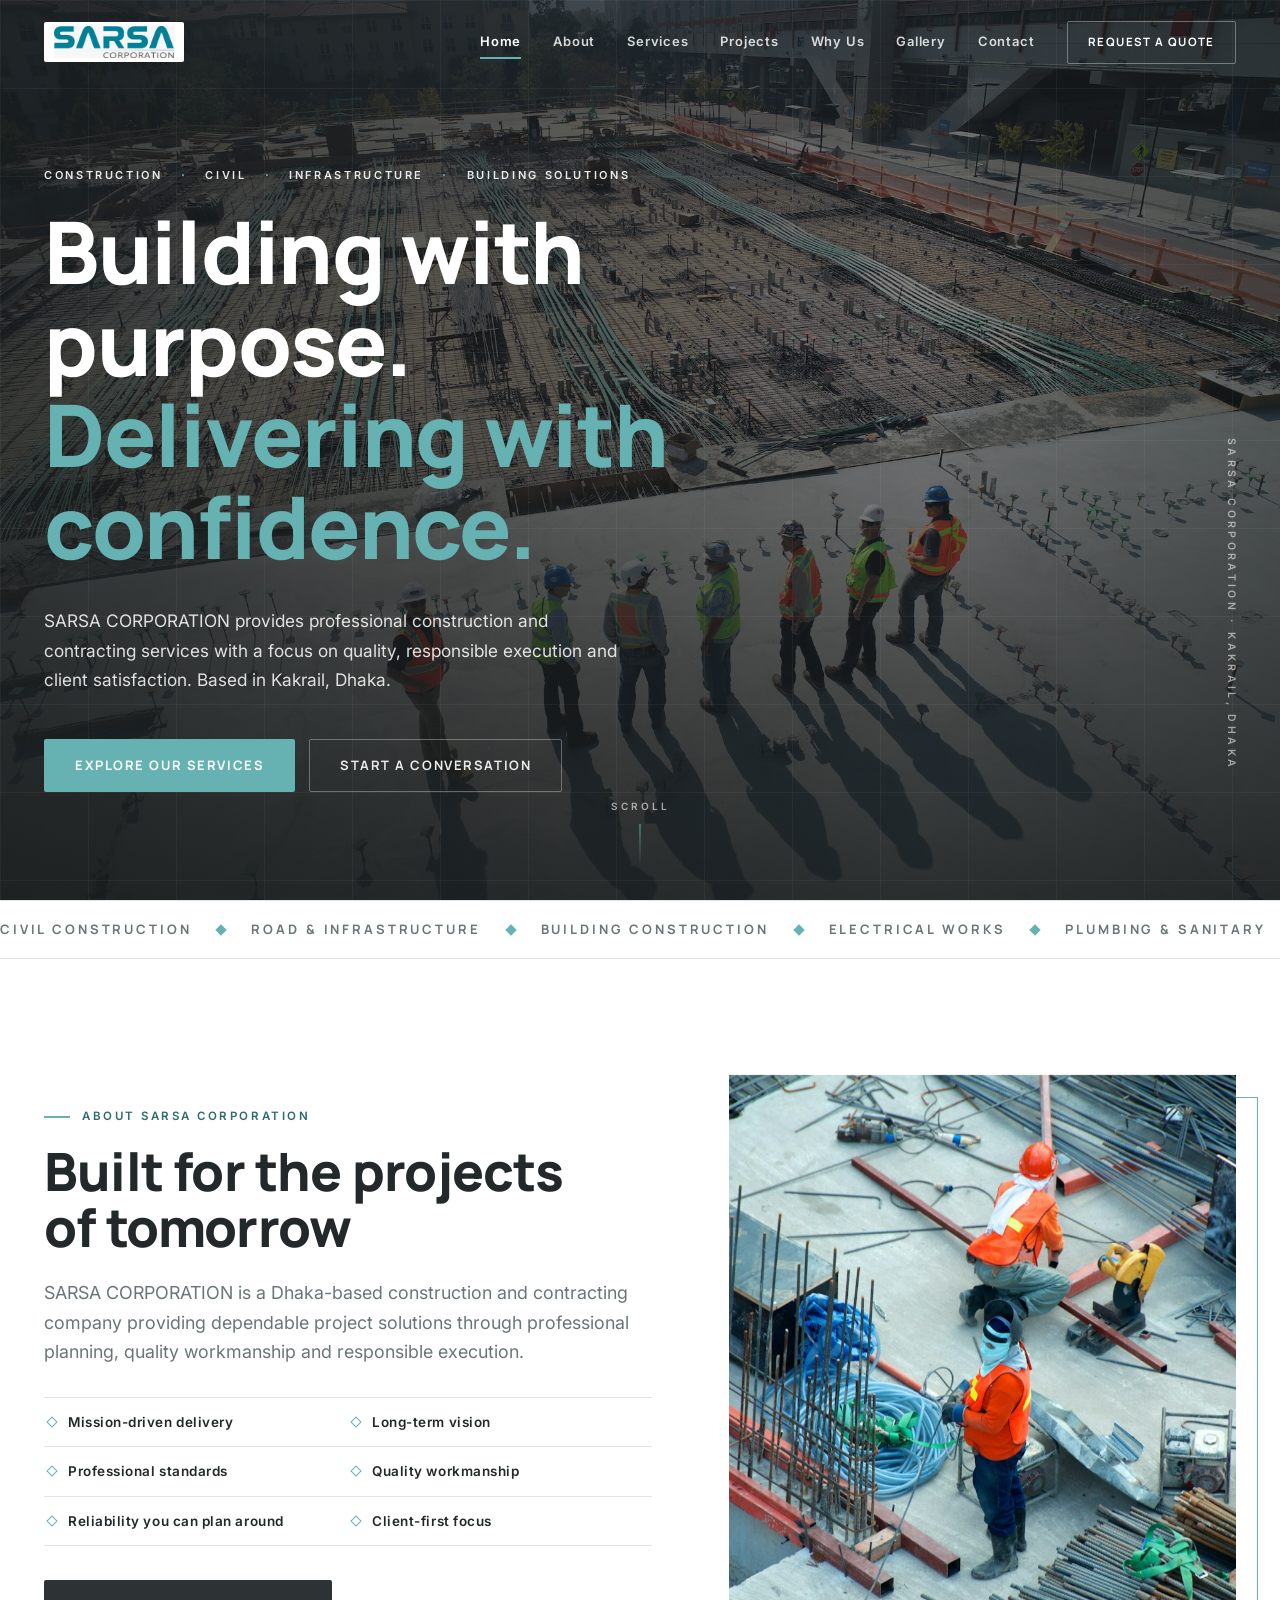
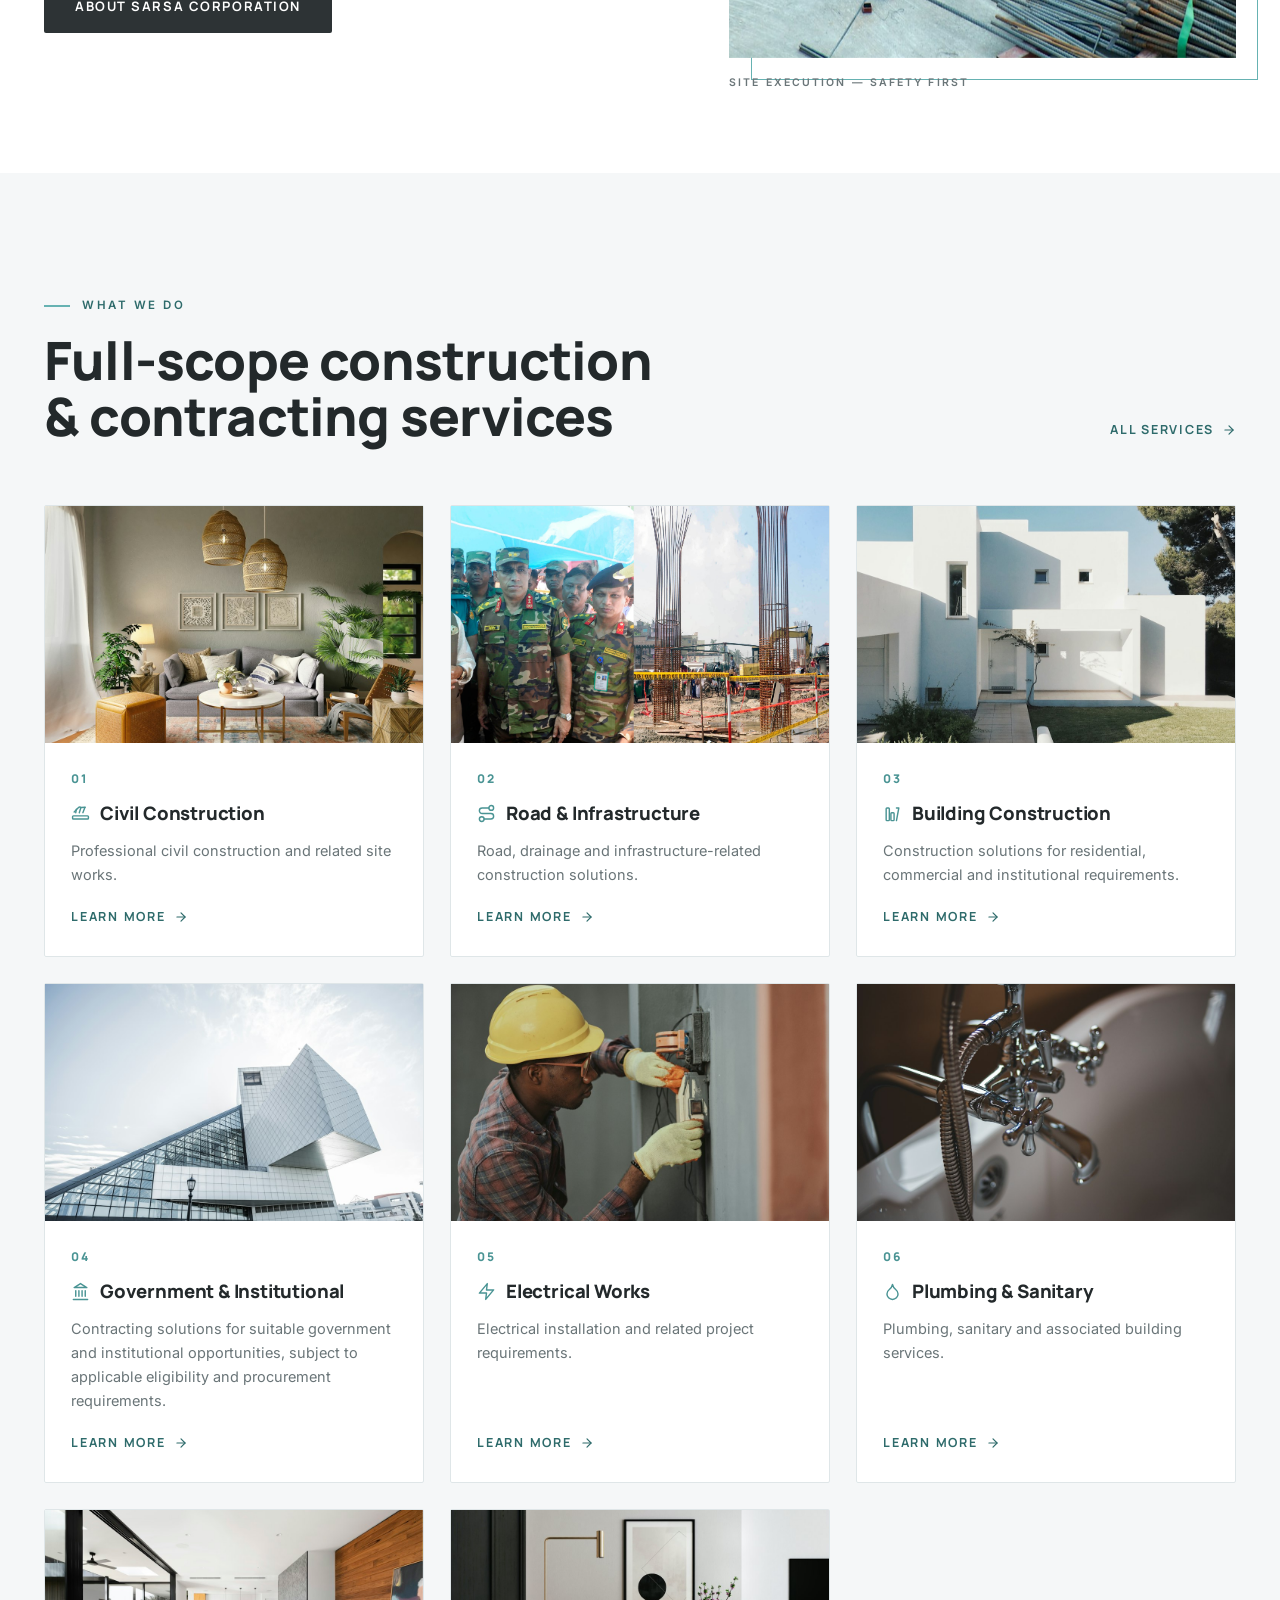
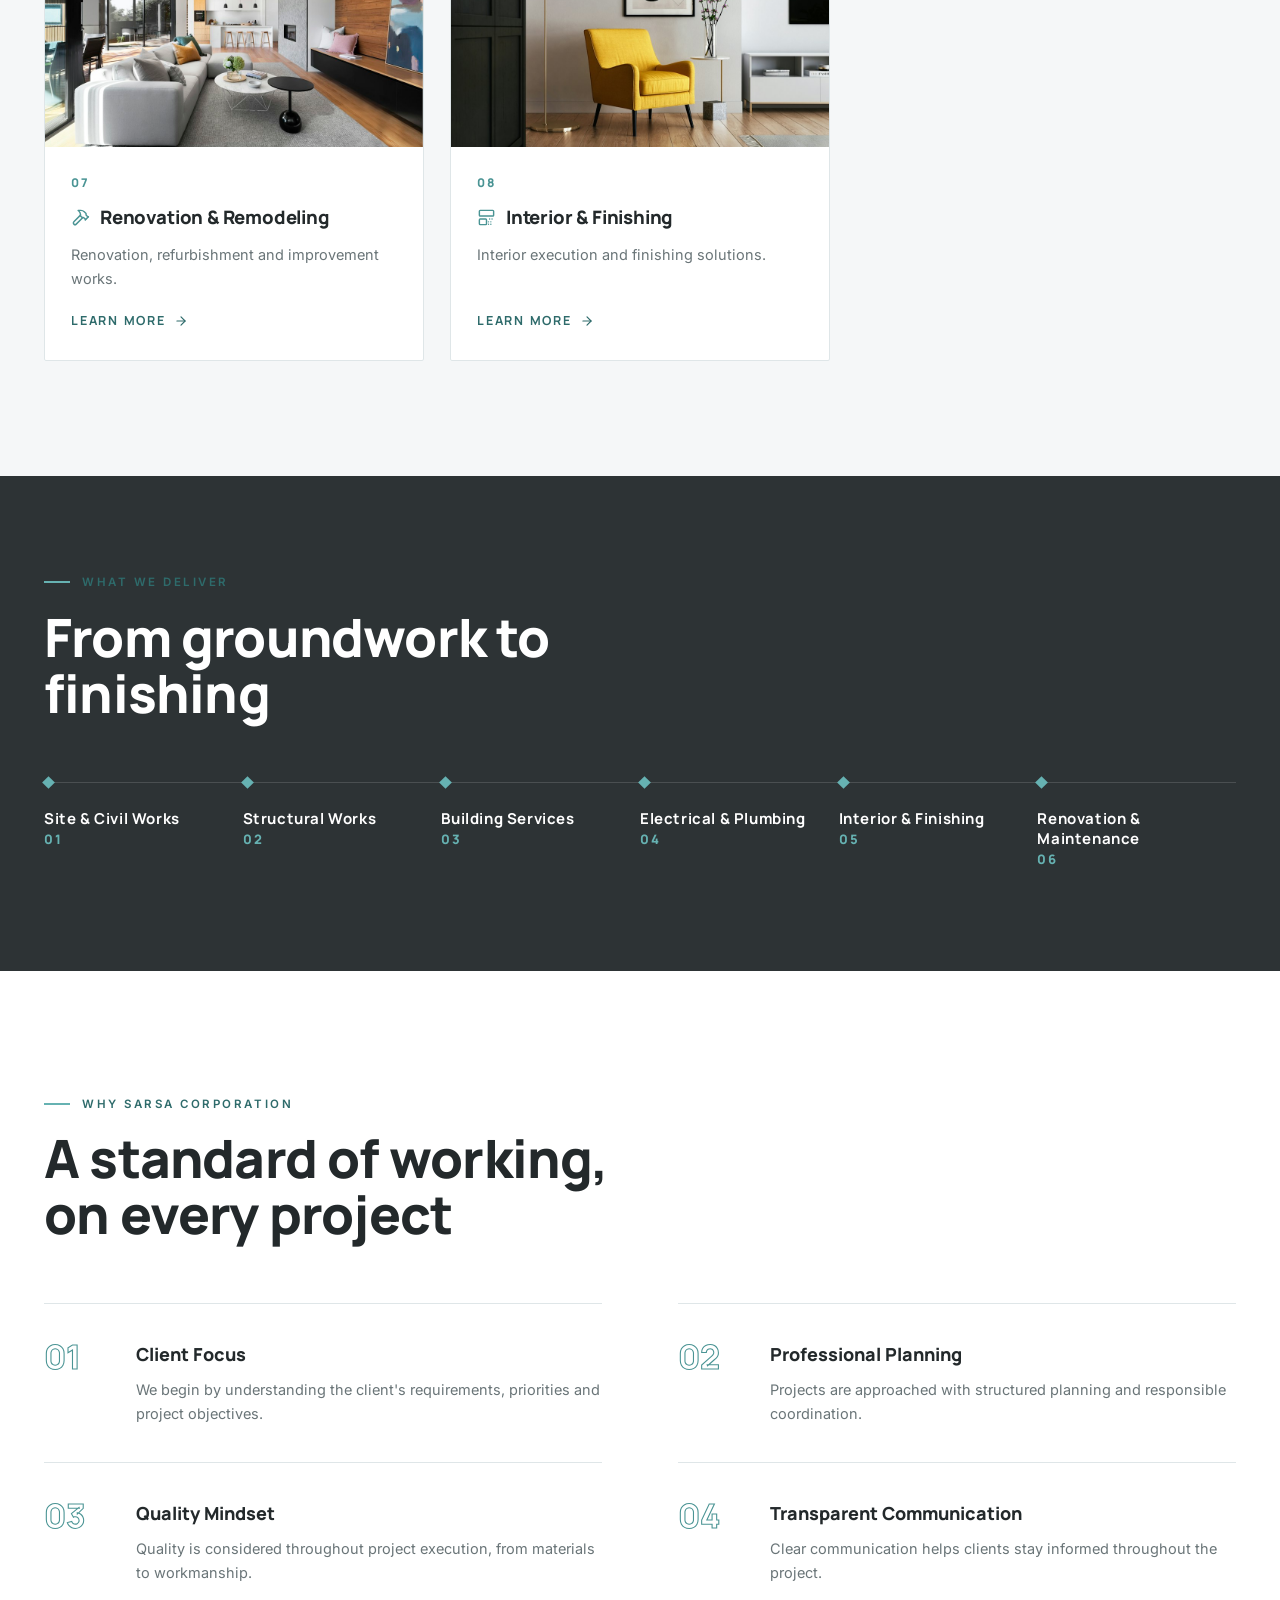
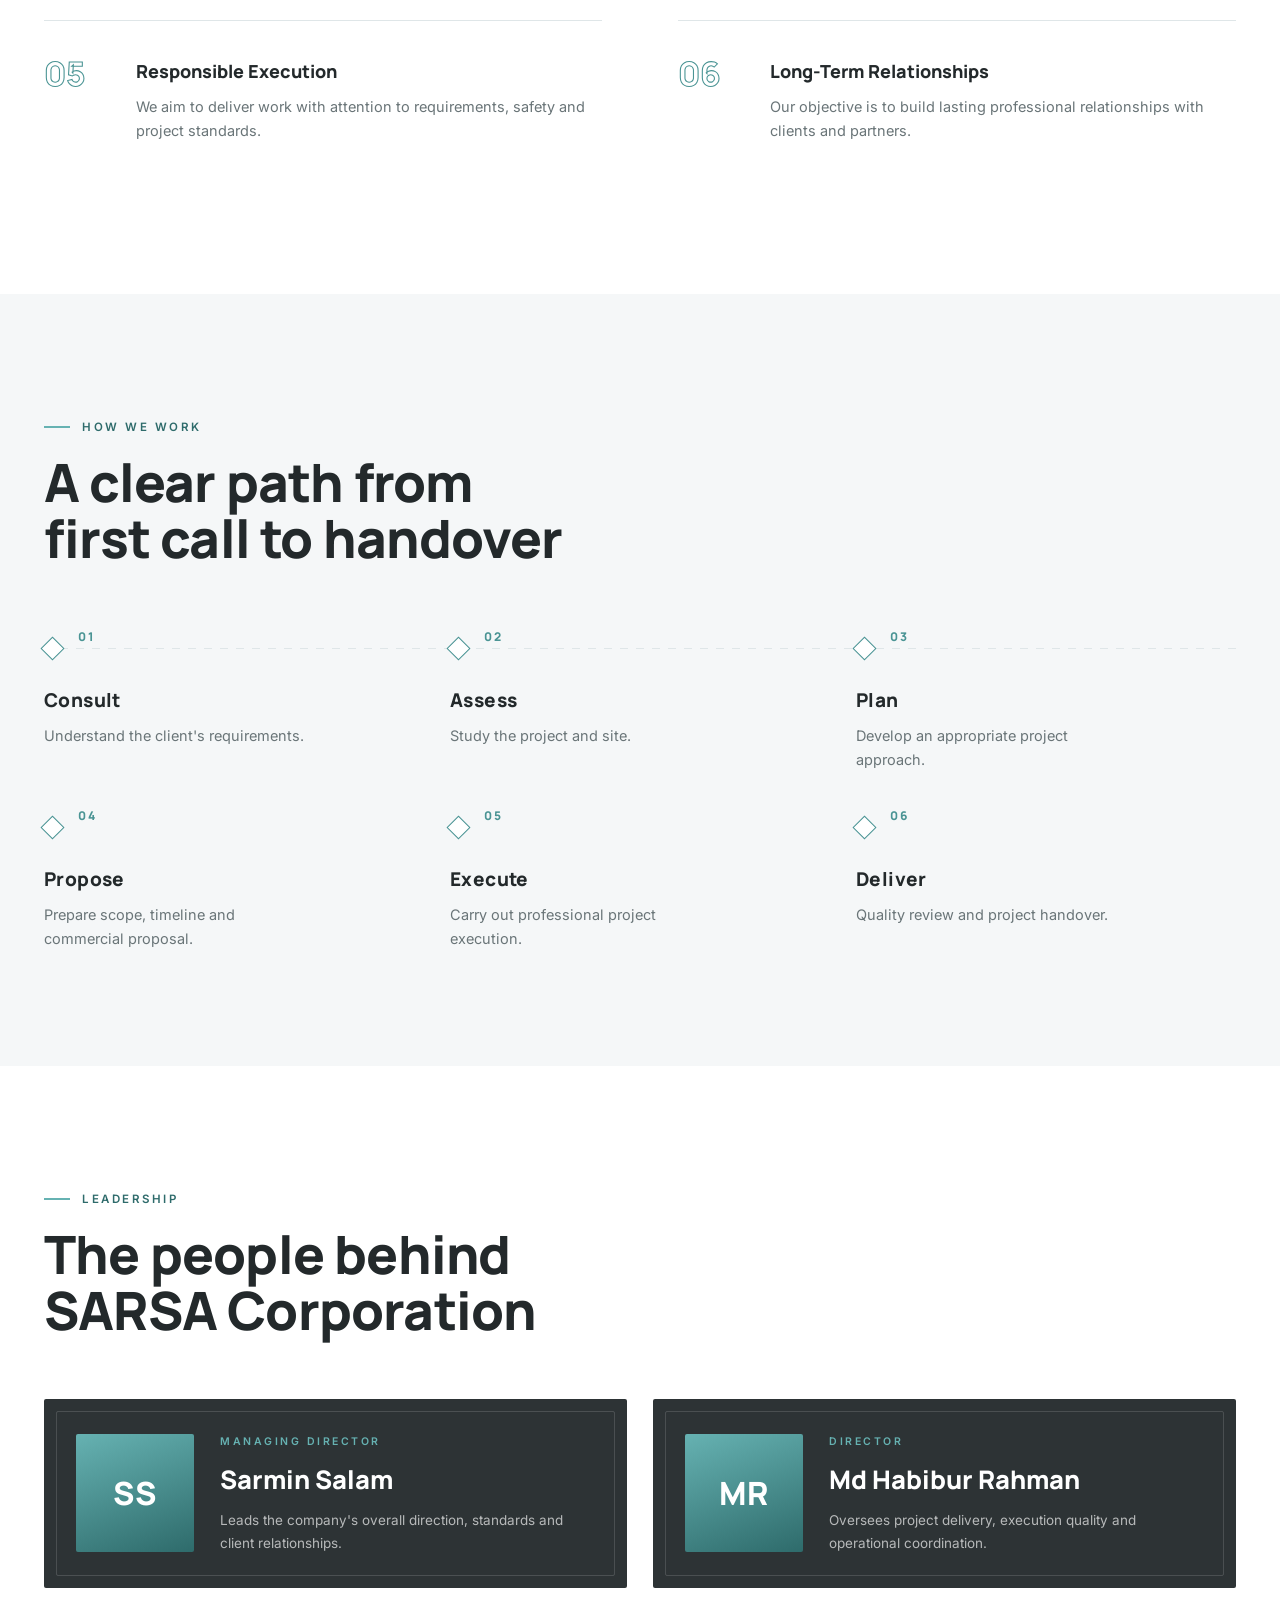
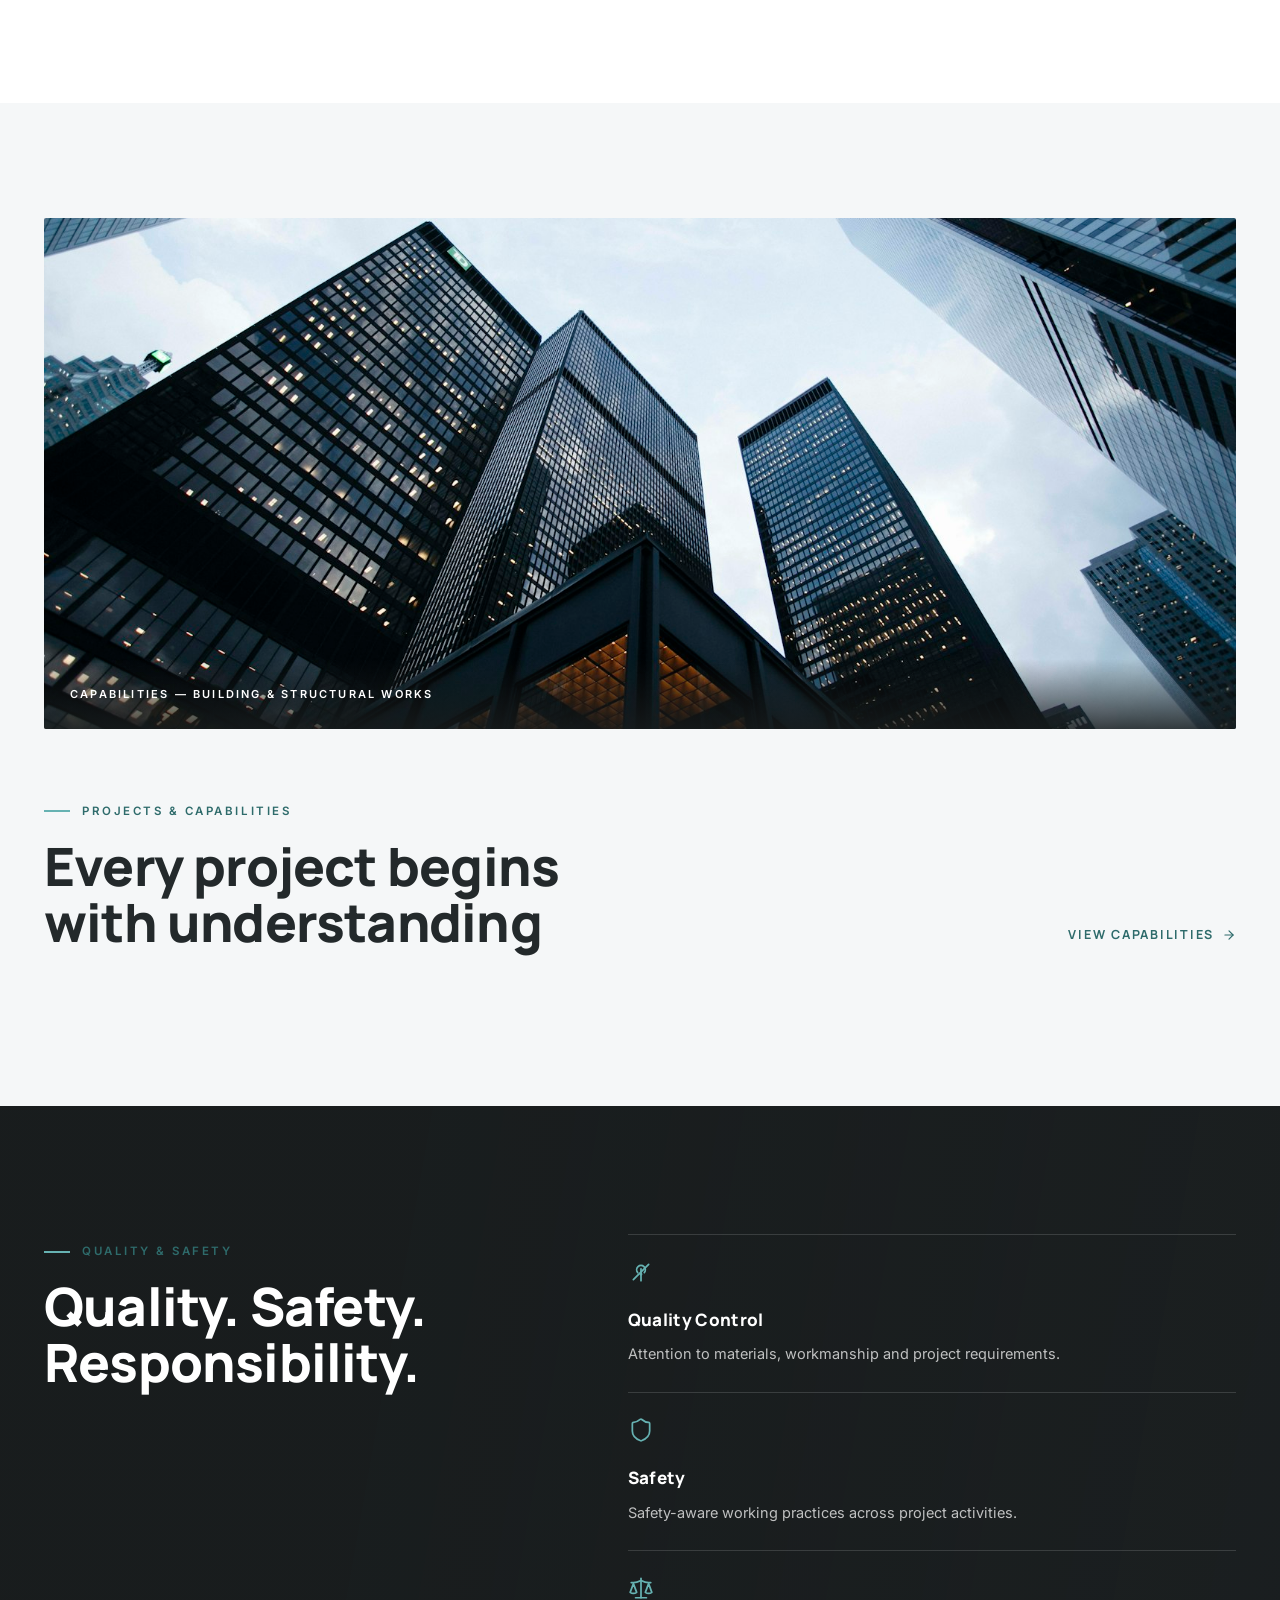
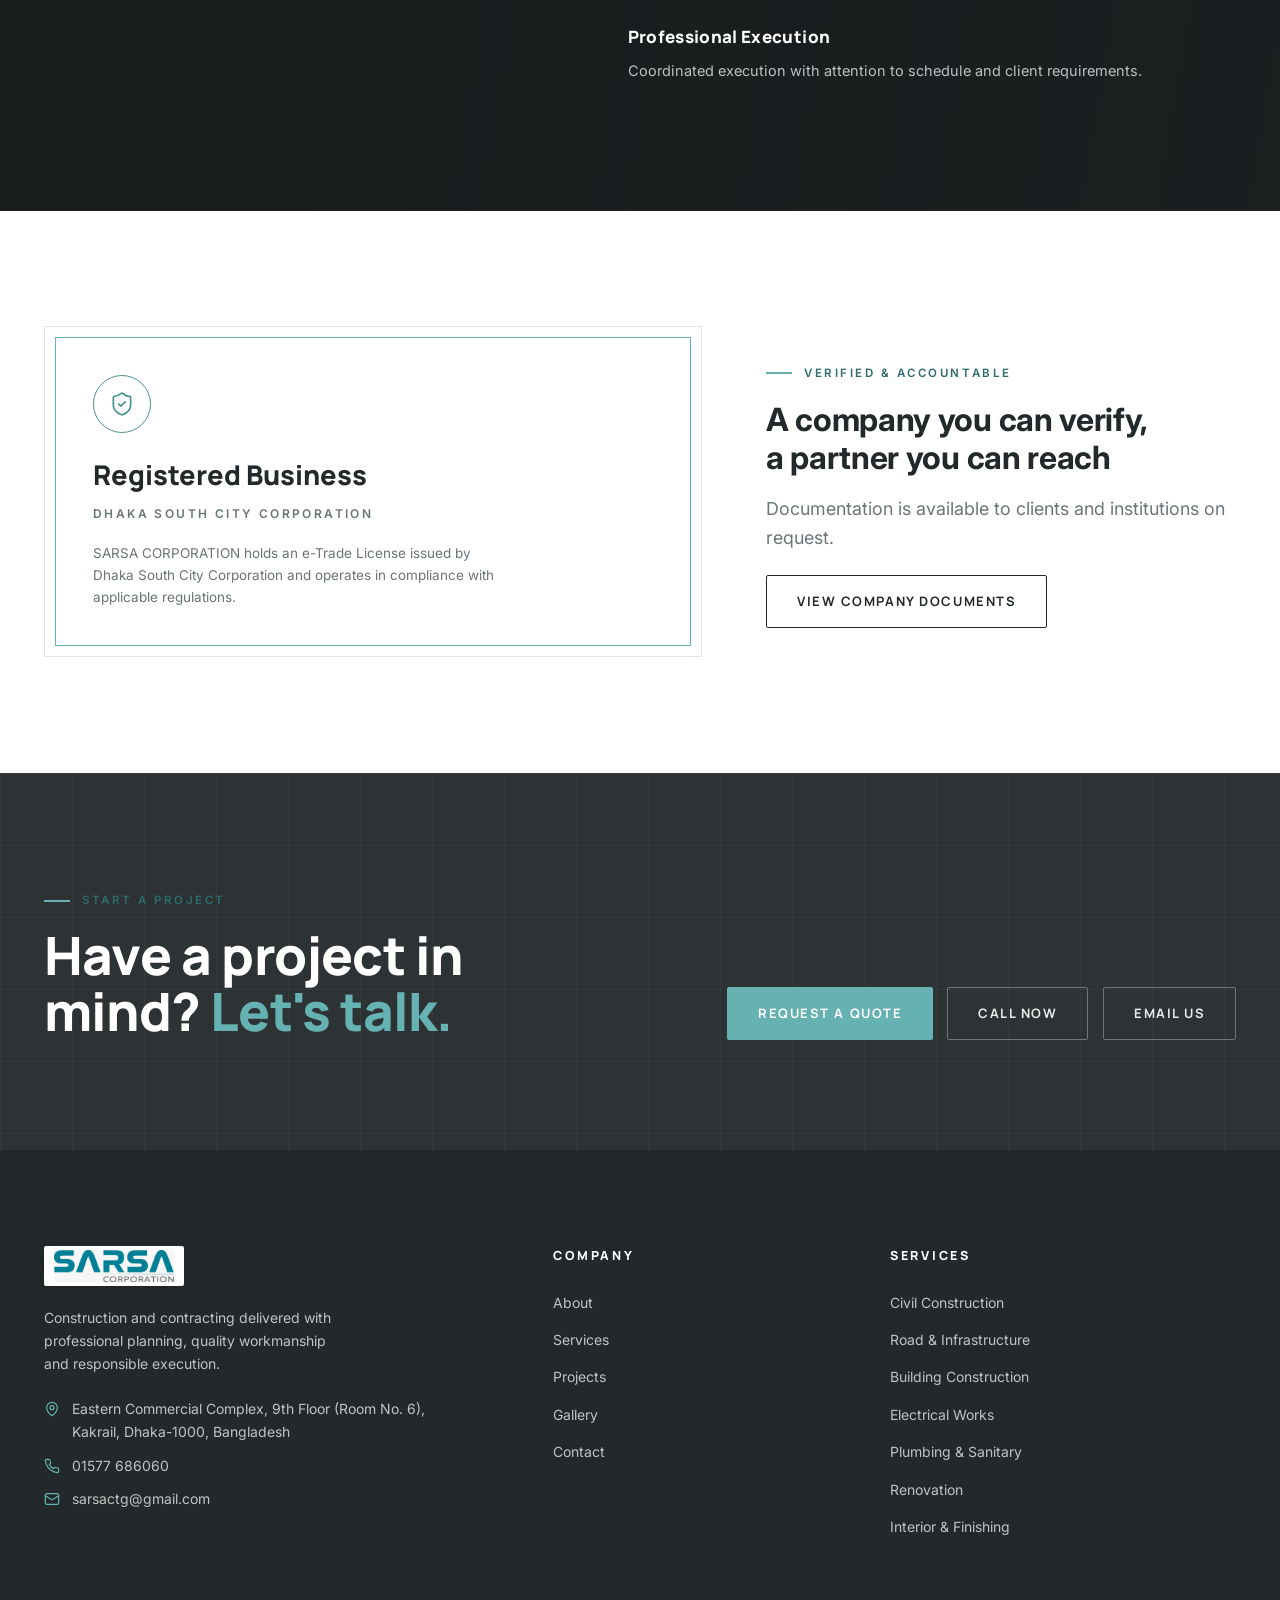
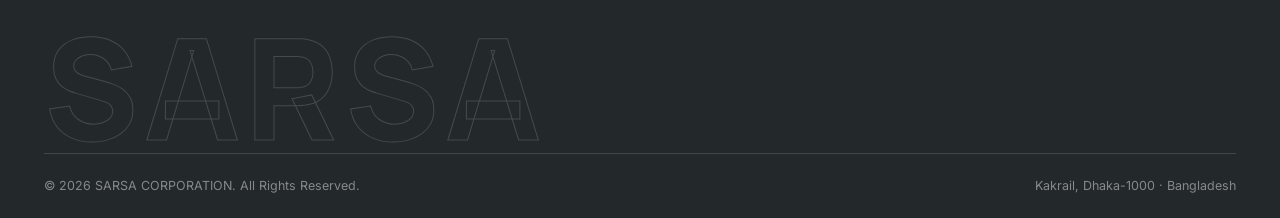
==== commit 4deecc23: "name change" ====
--- a/index.html
+++ b/index.html
@@ -1,508 +1,983 @@
-<!DOCTYPE html>
+<!doctype html>
 <html lang="en">
-<head>
-  <meta charset="UTF-8">
-  <meta name="viewport" content="width=device-width, initial-scale=1.0">
-
-  <title>SARSA CORPORATION — Construction &amp; Contracting Company in Dhaka, Bangladesh</title>
-  <meta name="description" content="SARSA CORPORATION is a Dhaka-based construction and contracting company offering civil construction, road &amp; infrastructure, building construction, electrical, plumbing, renovation and interior finishing solutions across Bangladesh.">
-  <meta name="keywords" content="SARSA Corporation, construction company in Dhaka, civil contractor Dhaka, building construction Bangladesh, construction contractor Bangladesh">
-  <meta name="author" content="SARSA CORPORATION">
-
-  <!-- open graph -->
-  <meta property="og:type" content="website">
-  <meta property="og:site_name" content="SARSA CORPORATION">
-  <meta property="og:title" content="SARSA CORPORATION — Building with Purpose. Delivering with Confidence.">
-  <meta property="og:description" content="Professional construction and contracting solutions from Dhaka, Bangladesh — civil, road &amp; infrastructure, buildings, electrical, plumbing, renovation and finishing.">
-  <meta property="og:url" content="https://www.sarsacorporation.com/">
-  <meta property="og:image" content="https://www.sarsacorporation.com/assets/hero/hero-main.jpg">
-  <meta name="twitter:card" content="summary_large_image">
-
-  <link rel="canonical" href="https://www.sarsacorporation.com/">
-
-  <!-- favicon -->
-  <link rel="icon" type="image/jpeg" href="assets/logo.jpeg">
-
-  <!-- fonts -->
-  <link rel="preconnect" href="https://fonts.googleapis.com">
-  <link rel="preconnect" href="https://fonts.gstatic.com" crossorigin>
-  <link href="https://fonts.googleapis.com/css2?family=Inter:wght@400;500;600&family=Manrope:wght@500;600;700;800&display=swap" rel="stylesheet">
-
-  <link rel="stylesheet" href="css/style.css">
-  <link rel="stylesheet" href="css/responsive.css">
-
-  <!-- structured data -->
-  <script type="application/ld+json">
-  {
-    "@context": "https://schema.org",
-    "@type": "GeneralContractor",
-    "name": "SARSA CORPORATION",
-    "description": "Construction and contracting company based in Dhaka, Bangladesh: civil construction, road and infrastructure, building construction, electrical, plumbing, renovation and interior finishing.",
-    "url": "https://www.sarsacorporation.com/",
-    "logo": "https://www.sarsacorporation.com/assets/logo.jpeg",
-    "telephone": "+880 1577 686060",
-    "email": "sarsactg@gmail.com",
-    "address": {
-      "@type": "PostalAddress",
-      "streetAddress": "Eastern Commercial Complex, 9th Floor, Room No. 6, Kakrail",
-      "addressLocality": "Dhaka",
-      "postalCode": "1000",
-      "addressCountry": "BD"
-    },
-    "areaServed": "Bangladesh",
-    "knowsAbout": ["Civil Construction", "Road and Infrastructure", "Building Construction", "Electrical Works", "Plumbing and Sanitary Works", "Renovation and Remodeling", "Interior and Finishing"]
-  }
-  </script>
-</head>
-<body>
-
-  <a class="skip-link" href="#main">Skip to main content</a>
-
-  <!-- ============ header ============ -->
-  <header class="site-header">
-    <div class="site-header__inner">
-      <a class="brand" href="index.html" aria-label="SARSA Corporation — home">
-        <img class="brand__logo" src="assets/logo.jpeg" alt="SARSA Corporation" width="150" height="40">
-      </a>
-
-      <nav class="nav" aria-label="Primary">
-        <a class="nav__link is-active" href="index.html" aria-current="page">Home</a>
-        <a class="nav__link" href="about.html">About</a>
-        <a class="nav__link" href="services.html">Services</a>
-        <a class="nav__link" href="projects.html">Projects</a>
-        <a class="nav__link" href="index.html#why-sarsa">Why Us</a>
-        <a class="nav__link" href="gallery.html">Gallery</a>
-        <a class="nav__link" href="contact.html">Contact</a>
-        <a class="btn btn--solid btn--sm nav__cta" href="contact.html#quote">Request a Quote</a>
-      </nav>
-
-      <button class="burger" aria-label="Open menu" aria-expanded="false" aria-controls="mobile-menu">
-        <span></span><span></span><span></span>
-      </button>
-    </div>
-  </header>
-
-  <!-- mobile menu -->
-  <nav class="mobile-menu" id="mobile-menu" aria-label="Mobile">
-    <a class="mobile-menu__link is-active" href="index.html"><small>01</small> Home</a>
-    <a class="mobile-menu__link" href="about.html"><small>02</small> About</a>
-    <a class="mobile-menu__link" href="services.html"><small>03</small> Services</a>
-    <a class="mobile-menu__link" href="projects.html"><small>04</small> Projects</a>
-    <a class="mobile-menu__link" href="index.html#why-sarsa"><small>05</small> Why Us</a>
-    <a class="mobile-menu__link" href="gallery.html"><small>06</small> Gallery</a>
-    <a class="mobile-menu__link" href="contact.html"><small>07</small> Contact</a>
-    <div class="mobile-menu__foot">
-      <a class="btn btn--solid" href="contact.html#quote">Request a Quote</a>
-      <a class="btn btn--ghost" href="tel:+8801577686060">Call Now</a>
-    </div>
-  </nav>
-
-  <main id="main">
-
-    <!-- ============ hero ============ -->
-    <section class="hero" aria-label="Introduction">
-      <div class="hero__media">
-        <img src="assets/hero/hero-main.jpg" alt="Tower cranes and high-rise structures silhouetted against an evening sky on a construction site" width="2100" height="1400" fetchpriority="high">
+  <head>
+    <meta charset="UTF-8" />
+    <meta name="viewport" content="width=device-width, initial-scale=1.0" />
+
+    <title>
+      SARSA CORPORATION — Construction &amp; Contracting Company in Dhaka,
+      Bangladesh
+    </title>
+    <meta
+      name="description"
+      content="SARSA CORPORATION is a Dhaka-based construction and contracting company offering civil construction, road &amp; infrastructure, building construction, electrical, plumbing, renovation and interior finishing solutions across Bangladesh."
+    />
+    <meta
+      name="keywords"
+      content="SARSA Corporation, construction company in Dhaka, civil contractor Dhaka, building construction Bangladesh, construction contractor Bangladesh"
+    />
+    <meta name="author" content="SARSA CORPORATION" />
+
+    <!-- open graph -->
+    <meta property="og:type" content="website" />
+    <meta property="og:site_name" content="SARSA CORPORATION" />
+    <meta
+      property="og:title"
+      content="SARSA CORPORATION — Building with Purpose. Delivering with Confidence."
+    />
+    <meta
+      property="og:description"
+      content="Professional construction and contracting solutions from Dhaka, Bangladesh — civil, road &amp; infrastructure, buildings, electrical, plumbing, renovation and finishing."
+    />
+    <meta property="og:url" content="https://www.sarsacorporation.com/" />
+    <meta
+      property="og:image"
+      content="https://www.sarsacorporation.com/assets/hero/hero-main.jpg"
+    />
+    <meta name="twitter:card" content="summary_large_image" />
+
+    <link rel="canonical" href="https://www.sarsacorporation.com/" />
+
+    <!-- favicon -->
+    <link rel="icon" type="image/jpeg" href="assets/logo.jpeg" />
+
+    <!-- fonts -->
+    <link rel="preconnect" href="https://fonts.googleapis.com" />
+    <link rel="preconnect" href="https://fonts.gstatic.com" crossorigin />
+    <link
+      href="https://fonts.googleapis.com/css2?family=Inter:wght@400;500;600&family=Manrope:wght@500;600;700;800&display=swap"
+      rel="stylesheet"
+    />
+
+    <link rel="stylesheet" href="css/style.css" />
+    <link rel="stylesheet" href="css/responsive.css" />
+
+    <!-- structured data -->
+    <script type="application/ld+json">
+      {
+        "@context": "https://schema.org",
+        "@type": "GeneralContractor",
+        "name": "SARSA CORPORATION",
+        "description": "Construction and contracting company based in Dhaka, Bangladesh: civil construction, road and infrastructure, building construction, electrical, plumbing, renovation and interior finishing.",
+        "url": "https://www.sarsacorporation.com/",
+        "logo": "https://www.sarsacorporation.com/assets/logo.jpeg",
+        "telephone": "+880 1577 686060",
+        "email": "sarsactg@gmail.com",
+        "address": {
+          "@type": "PostalAddress",
+          "streetAddress": "Eastern Commercial Complex, 9th Floor, Room No. 6, Kakrail",
+          "addressLocality": "Dhaka",
+          "postalCode": "1000",
+          "addressCountry": "BD"
+        },
+        "areaServed": "Bangladesh",
+        "knowsAbout": [
+          "Civil Construction",
+          "Road and Infrastructure",
+          "Building Construction",
+          "Electrical Works",
+          "Plumbing and Sanitary Works",
+          "Renovation and Remodeling",
+          "Interior and Finishing"
+        ]
+      }
+    </script>
+  </head>
+  <body>
+    <a class="skip-link" href="#main">Skip to main content</a>
+
+    <!-- ============ header ============ -->
+    <header class="site-header">
+      <div class="site-header__inner">
+        <a
+          class="brand"
+          href="index.html"
+          aria-label="SARSA Corporation — home"
+        >
+          <img
+            class="brand__logo"
+            src="assets/logo.jpeg"
+            alt="SARSA Corporation"
+            width="150"
+            height="40"
+          />
+        </a>
+
+        <nav class="nav" aria-label="Primary">
+          <a class="nav__link is-active" href="index.html" aria-current="page"
+            >Home</a
+          >
+          <a class="nav__link" href="about.html">About</a>
+          <a class="nav__link" href="services.html">Services</a>
+          <a class="nav__link" href="projects.html">Projects</a>
+          <a class="nav__link" href="index.html#why-sarsa">Why Us</a>
+          <a class="nav__link" href="gallery.html">Gallery</a>
+          <a class="nav__link" href="contact.html">Contact</a>
+          <a class="btn btn--solid btn--sm nav__cta" href="contact.html#quote"
+            >Request a Quote</a
+          >
+        </nav>
+
+        <button
+          class="burger"
+          aria-label="Open menu"
+          aria-expanded="false"
+          aria-controls="mobile-menu"
+        >
+          <span></span><span></span><span></span>
+        </button>
       </div>
-
-      <div class="container">
-        <p class="hero__cat">
-          <span>Construction</span>
-          <span>Civil</span>
-          <span>Infrastructure</span>
-          <span>Building Solutions</span>
-        </p>
-
-        <h1 class="hero__title display-1">Building with purpose.<em>Delivering with confidence.</em></h1>
-
-        <p class="hero__lede">
-          SARSA CORPORATION provides professional construction and contracting services with a focus on quality, responsible execution and client satisfaction. Based in Kakrail, Dhaka.
-        </p>
-
-        <div class="hero__actions">
-          <a class="btn btn--solid" href="services.html">Explore Our Services</a>
-          <a class="btn btn--ghost" href="contact.html">Start a Conversation</a>
-        </div>
+    </header>
+
+    <!-- mobile menu -->
+    <nav class="mobile-menu" id="mobile-menu" aria-label="Mobile">
+      <a class="mobile-menu__link is-active" href="index.html"
+        ><small>01</small> Home</a
+      >
+      <a class="mobile-menu__link" href="about.html"><small>02</small> About</a>
+      <a class="mobile-menu__link" href="services.html"
+        ><small>03</small> Services</a
+      >
+      <a class="mobile-menu__link" href="projects.html"
+        ><small>04</small> Projects</a
+      >
+      <a class="mobile-menu__link" href="index.html#why-sarsa"
+        ><small>05</small> Why Us</a
+      >
+      <a class="mobile-menu__link" href="gallery.html"
+        ><small>06</small> Gallery</a
+      >
+      <a class="mobile-menu__link" href="contact.html"
+        ><small>07</small> Contact</a
+      >
+      <div class="mobile-menu__foot">
+        <a class="btn btn--solid" href="contact.html#quote">Request a Quote</a>
+        <a class="btn btn--ghost" href="tel:+8801577686060">Call Now</a>
       </div>
-
-      <span class="hero__side" aria-hidden="true">SARSA CORPORATION · KAKRAIL, DHAKA</span>
-      <span class="scroll-hint" aria-hidden="true">Scroll</span>
-    </section>
-
-    <!-- ============ marquee ============ -->
-    <div class="marquee" aria-hidden="true">
-      <div class="marquee__track">
-        <span class="marquee__item">Civil Construction</span>
-        <span class="marquee__item">Road &amp; Infrastructure</span>
-        <span class="marquee__item">Building Construction</span>
-        <span class="marquee__item">Electrical Works</span>
-        <span class="marquee__item">Plumbing &amp; Sanitary</span>
-        <span class="marquee__item">Renovation</span>
-        <span class="marquee__item">Interior &amp; Finishing</span>
-        <span class="marquee__item">Civil Construction</span>
-        <span class="marquee__item">Road &amp; Infrastructure</span>
-        <span class="marquee__item">Building Construction</span>
-        <span class="marquee__item">Electrical Works</span>
-        <span class="marquee__item">Plumbing &amp; Sanitary</span>
-        <span class="marquee__item">Renovation</span>
-        <span class="marquee__item">Interior &amp; Finishing</span>
+    </nav>
+
+    <main id="main">
+      <!-- ============ hero ============ -->
+      <section class="hero" aria-label="Introduction">
+        <div class="hero__media">
+          <img
+            src="assets/hero/hero-main.jpg"
+            alt="Tower cranes and high-rise structures silhouetted against an evening sky on a construction site"
+            width="2100"
+            height="1400"
+            fetchpriority="high"
+          />
+        </div>
+
+        <div class="container">
+          <p class="hero__cat">
+            <span>Construction</span>
+            <span>Civil</span>
+            <span>Infrastructure</span>
+            <span>Building Solutions</span>
+          </p>
+
+          <h1 class="hero__title display-1">
+            Building with purpose.<em>Delivering with confidence.</em>
+          </h1>
+
+          <p class="hero__lede">
+            SARSA CORPORATION provides professional construction and contracting
+            services with a focus on quality, responsible execution and client
+            satisfaction. Based in Kakrail, Dhaka.
+          </p>
+
+          <div class="hero__actions">
+            <a class="btn btn--solid" href="services.html"
+              >Explore Our Services</a
+            >
+            <a class="btn btn--ghost" href="contact.html"
+              >Start a Conversation</a
+            >
+          </div>
+        </div>
+
+        <span class="hero__side" aria-hidden="true"
+          >SARSA CORPORATION · KAKRAIL, DHAKA</span
+        >
+        <span class="scroll-hint" aria-hidden="true">Scroll</span>
+      </section>
+
+      <!-- ============ marquee ============ -->
+      <div class="marquee" aria-hidden="true">
+        <div class="marquee__track">
+          <span class="marquee__item">Civil Construction</span>
+          <span class="marquee__item">Road &amp; Infrastructure</span>
+          <span class="marquee__item">Building Construction</span>
+          <span class="marquee__item">Electrical Works</span>
+          <span class="marquee__item">Plumbing &amp; Sanitary</span>
+          <span class="marquee__item">Renovation</span>
+          <span class="marquee__item">Interior &amp; Finishing</span>
+          <span class="marquee__item">Civil Construction</span>
+          <span class="marquee__item">Road &amp; Infrastructure</span>
+          <span class="marquee__item">Building Construction</span>
+          <span class="marquee__item">Electrical Works</span>
+          <span class="marquee__item">Plumbing &amp; Sanitary</span>
+          <span class="marquee__item">Renovation</span>
+          <span class="marquee__item">Interior &amp; Finishing</span>
+        </div>
       </div>
-    </div>
-
-    <!-- ============ about ============ -->
-    <section class="section" id="about" aria-labelledby="about-title">
-      <div class="container">
-        <div class="about-grid">
-          <div class="about-grid__body reveal">
-            <p class="eyebrow">About SARSA Corporation</p>
-            <h2 class="display-2" id="about-title">Built for the projects<br>of tomorrow</h2>
-            <p class="lede">
-              SARSA CORPORATION is a Dhaka-based construction and contracting company providing dependable project solutions through professional planning, quality workmanship and responsible execution.
-            </p>
-
-            <ul class="values-list">
-              <li>Mission-driven delivery</li>
-              <li>Long-term vision</li>
-              <li>Professional standards</li>
-              <li>Quality workmanship</li>
-              <li>Reliability you can plan around</li>
-              <li>Client-first focus</li>
-            </ul>
-
-            <div class="about-grid__cta">
-              <a class="btn btn--dark" href="about.html">About SARSA Corporation</a>
-            </div>
-          </div>
-
-          <figure class="about-grid__media reveal" style="--d: .12s">
-            <img src="assets/about/site-team.jpg" alt="Construction workers in safety gear collaborating on scaffolding at height" width="1400" height="1050" loading="lazy" decoding="async">
-            <figcaption>Site execution — safety first</figcaption>
+
+      <!-- ============ about ============ -->
+      <section class="section" id="about" aria-labelledby="about-title">
+        <div class="container">
+          <div class="about-grid">
+            <div class="about-grid__body reveal">
+              <p class="eyebrow">About SARSA Corporation</p>
+              <h2 class="display-2" id="about-title">
+                Built for the projects<br />of tomorrow
+              </h2>
+              <p class="lede">
+                SARSA CORPORATION is a Dhaka-based construction and contracting
+                company providing dependable project solutions through
+                professional planning, quality workmanship and responsible
+                execution.
+              </p>
+
+              <ul class="values-list">
+                <li>Mission-driven delivery</li>
+                <li>Long-term vision</li>
+                <li>Professional standards</li>
+                <li>Quality workmanship</li>
+                <li>Reliability you can plan around</li>
+                <li>Client-first focus</li>
+              </ul>
+
+              <div class="about-grid__cta">
+                <a class="btn btn--dark" href="about.html"
+                  >About SARSA Corporation</a
+                >
+              </div>
+            </div>
+
+            <figure class="about-grid__media reveal" style="--d: 0.12s">
+              <img
+                src="assets/about/site-team.jpg"
+                alt="Construction workers in safety gear collaborating on scaffolding at height"
+                width="1400"
+                height="1050"
+                loading="lazy"
+                decoding="async"
+              />
+              <figcaption>Site execution — safety first</figcaption>
+            </figure>
+          </div>
+        </div>
+      </section>
+
+      <!-- ============ services ============ -->
+      <section
+        class="section section--mist"
+        id="services"
+        aria-labelledby="services-title"
+      >
+        <div class="container">
+          <div class="section-head section-head--split reveal">
+            <div>
+              <p class="eyebrow">What we do</p>
+              <h2 class="display-2" id="services-title">
+                Full-scope construction<br />&amp; contracting services
+              </h2>
+            </div>
+            <a class="arrow-link" href="services.html"
+              >All services
+              <svg
+                viewBox="0 0 24 24"
+                fill="none"
+                stroke="currentColor"
+                stroke-width="2"
+                stroke-linecap="round"
+                stroke-linejoin="round"
+                aria-hidden="true"
+              >
+                <path d="M5 12h14" />
+                <path d="m12 5 7 7-7 7" />
+              </svg>
+            </a>
+          </div>
+
+          <div class="services-grid">
+            <article class="service-card reveal">
+              <div class="service-card__media">
+                <img
+                  src="assets/services/civil.jpg"
+                  alt="Multi-storey structure under construction wrapped in scaffolding"
+                  width="1000"
+                  height="1000"
+                  loading="lazy"
+                  decoding="async"
+                />
+              </div>
+              <div class="service-card__body">
+                <span class="service-card__no">01</span>
+                <h3 class="service-card__title">
+                  <svg
+                    viewBox="0 0 24 24"
+                    fill="none"
+                    stroke="currentColor"
+                    stroke-width="1.8"
+                    stroke-linecap="round"
+                    stroke-linejoin="round"
+                    aria-hidden="true"
+                  >
+                    <path
+                      d="M2 18a1 1 0 0 0 1 1h18a1 1 0 0 0 1-1v-2a1 1 0 0 0-1-1H3a1 1 0 0 0-1 1Z"
+                    />
+                    <path d="m4 10 5.5-5.5a2.12 2.12 0 0 1 3 0L18 4" />
+                    <path d="m6 11 .8-4.5" />
+                    <path d="m10.5 11 2-6.5" />
+                    <path d="m15 11 2.5-6.5" />
+                  </svg>
+                  Civil Construction
+                </h3>
+                <p class="service-card__text">
+                  Professional civil construction and related site works.
+                </p>
+                <a
+                  class="arrow-link service-card__link"
+                  href="services.html#civil"
+                  >Learn more
+                  <svg
+                    viewBox="0 0 24 24"
+                    fill="none"
+                    stroke="currentColor"
+                    stroke-width="2"
+                    stroke-linecap="round"
+                    stroke-linejoin="round"
+                    aria-hidden="true"
+                  >
+                    <path d="M5 12h14" />
+                    <path d="m12 5 7 7-7 7" />
+                  </svg>
+                </a>
+              </div>
+            </article>
+
+            <article class="service-card reveal" style="--d: 0.06s">
+              <div class="service-card__media">
+                <img
+                  class="road"
+                  src="assets/services/road.jpg"
+                  alt="Road widening and construction work with steel reinforcement columns and an excavator in Dhaka, Bangladesh"
+                  width="3000"
+                  height="1402"
+                  loading="lazy"
+                  decoding="async"
+                />
+              </div>
+              <div class="service-card__body">
+                <span class="service-card__no">02</span>
+                <h3 class="service-card__title">
+                  <svg
+                    viewBox="0 0 24 24"
+                    fill="none"
+                    stroke="currentColor"
+                    stroke-width="1.8"
+                    stroke-linecap="round"
+                    stroke-linejoin="round"
+                    aria-hidden="true"
+                  >
+                    <circle cx="6" cy="19" r="3" />
+                    <path
+                      d="M9 19h8.5a3.5 3.5 0 0 0 0-7h-11a3.5 3.5 0 0 1 0-7H15"
+                    />
+                    <circle cx="18" cy="5" r="3" />
+                  </svg>
+                  Road &amp; Infrastructure
+                </h3>
+                <p class="service-card__text">
+                  Road, drainage and infrastructure-related construction
+                  solutions.
+                </p>
+                <a
+                  class="arrow-link service-card__link"
+                  href="services.html#road"
+                  >Learn more
+                  <svg
+                    viewBox="0 0 24 24"
+                    fill="none"
+                    stroke="currentColor"
+                    stroke-width="2"
+                    stroke-linecap="round"
+                    stroke-linejoin="round"
+                    aria-hidden="true"
+                  >
+                    <path d="M5 12h14" />
+                    <path d="m12 5 7 7-7 7" />
+                  </svg>
+                </a>
+              </div>
+            </article>
+
+            <article class="service-card reveal" style="--d: 0.12s">
+              <div class="service-card__media">
+                <img
+                  src="assets/services/building.jpg"
+                  alt="Completed modern residential building with clean architectural lines"
+                  width="1000"
+                  height="1000"
+                  loading="lazy"
+                  decoding="async"
+                />
+              </div>
+              <div class="service-card__body">
+                <span class="service-card__no">03</span>
+                <h3 class="service-card__title">
+                  <svg
+                    viewBox="0 0 24 24"
+                    fill="none"
+                    stroke="currentColor"
+                    stroke-width="1.8"
+                    stroke-linecap="round"
+                    stroke-linejoin="round"
+                    aria-hidden="true"
+                  >
+                    <rect width="4" height="16" x="4" y="5" rx="1" />
+                    <rect width="4" height="10" x="10" y="11" rx="1" />
+                    <path d="M17 5h3l-3 16" />
+                  </svg>
+                  Building Construction
+                </h3>
+                <p class="service-card__text">
+                  Construction solutions for residential, commercial and
+                  institutional requirements.
+                </p>
+                <a
+                  class="arrow-link service-card__link"
+                  href="services.html#building"
+                  >Learn more
+                  <svg
+                    viewBox="0 0 24 24"
+                    fill="none"
+                    stroke="currentColor"
+                    stroke-width="2"
+                    stroke-linecap="round"
+                    stroke-linejoin="round"
+                    aria-hidden="true"
+                  >
+                    <path d="M5 12h14" />
+                    <path d="m12 5 7 7-7 7" />
+                  </svg>
+                </a>
+              </div>
+            </article>
+
+            <article class="service-card reveal">
+              <div class="service-card__media">
+                <img
+                  src="assets/services/government.jpg"
+                  alt="Landmark institutional building with curved white facade"
+                  width="1000"
+                  height="667"
+                  loading="lazy"
+                  decoding="async"
+                />
+              </div>
+              <div class="service-card__body">
+                <span class="service-card__no">04</span>
+                <h3 class="service-card__title">
+                  <svg
+                    viewBox="0 0 24 24"
+                    fill="none"
+                    stroke="currentColor"
+                    stroke-width="1.8"
+                    stroke-linecap="round"
+                    stroke-linejoin="round"
+                    aria-hidden="true"
+                  >
+                    <line x1="3" x2="21" y1="22" y2="22" />
+                    <line x1="6" x2="6" y1="18" y2="11" />
+                    <line x1="10" x2="10" y1="18" y2="11" />
+                    <line x1="14" x2="14" y1="18" y2="11" />
+                    <line x1="18" x2="18" y1="18" y2="11" />
+                    <polygon points="12 2 20 7 4 7" />
+                  </svg>
+                  Government &amp; Institutional
+                </h3>
+                <p class="service-card__text">
+                  Contracting solutions for suitable government and
+                  institutional opportunities, subject to applicable eligibility
+                  and procurement requirements.
+                </p>
+                <a
+                  class="arrow-link service-card__link"
+                  href="services.html#government"
+                  >Learn more
+                  <svg
+                    viewBox="0 0 24 24"
+                    fill="none"
+                    stroke="currentColor"
+                    stroke-width="2"
+                    stroke-linecap="round"
+                    stroke-linejoin="round"
+                    aria-hidden="true"
+                  >
+                    <path d="M5 12h14" />
+                    <path d="m12 5 7 7-7 7" />
+                  </svg>
+                </a>
+              </div>
+            </article>
+
+            <article class="service-card reveal" style="--d: 0.06s">
+              <div class="service-card__media">
+                <img
+                  src="assets/services/electrical.jpg"
+                  alt="Electrician in safety helmet and gloves working on an electrical installation"
+                  width="1000"
+                  height="668"
+                  loading="lazy"
+                  decoding="async"
+                />
+              </div>
+              <div class="service-card__body">
+                <span class="service-card__no">05</span>
+                <h3 class="service-card__title">
+                  <svg
+                    viewBox="0 0 24 24"
+                    fill="none"
+                    stroke="currentColor"
+                    stroke-width="1.8"
+                    stroke-linecap="round"
+                    stroke-linejoin="round"
+                    aria-hidden="true"
+                  >
+                    <polygon points="13 2 3 14 12 14 11 22 21 10 12 10 13 2" />
+                  </svg>
+                  Electrical Works
+                </h3>
+                <p class="service-card__text">
+                  Electrical installation and related project requirements.
+                </p>
+                <a
+                  class="arrow-link service-card__link"
+                  href="services.html#electrical"
+                  >Learn more
+                  <svg
+                    viewBox="0 0 24 24"
+                    fill="none"
+                    stroke="currentColor"
+                    stroke-width="2"
+                    stroke-linecap="round"
+                    stroke-linejoin="round"
+                    aria-hidden="true"
+                  >
+                    <path d="M5 12h14" />
+                    <path d="m12 5 7 7-7 7" />
+                  </svg>
+                </a>
+              </div>
+            </article>
+
+            <article class="service-card reveal" style="--d: 0.12s">
+              <div class="service-card__media">
+                <img
+                  src="assets/services/plumbing.jpg"
+                  alt="Stainless steel sanitary ware and sinks installed in a commercial facility"
+                  width="1000"
+                  height="667"
+                  loading="lazy"
+                  decoding="async"
+                />
+              </div>
+              <div class="service-card__body">
+                <span class="service-card__no">06</span>
+                <h3 class="service-card__title">
+                  <svg
+                    viewBox="0 0 24 24"
+                    fill="none"
+                    stroke="currentColor"
+                    stroke-width="1.8"
+                    stroke-linecap="round"
+                    stroke-linejoin="round"
+                    aria-hidden="true"
+                  >
+                    <path
+                      d="M12 22a7 7 0 0 0 7-7c0-2-1-3.9-3-5.5s-3.5-4-4-6.5c-.5 2.5-2 4.9-4 6.5C6 11.1 5 13 5 15a7 7 0 0 0 7 7z"
+                    />
+                  </svg>
+                  Plumbing &amp; Sanitary
+                </h3>
+                <p class="service-card__text">
+                  Plumbing, sanitary and associated building services.
+                </p>
+                <a
+                  class="arrow-link service-card__link"
+                  href="services.html#plumbing"
+                  >Learn more
+                  <svg
+                    viewBox="0 0 24 24"
+                    fill="none"
+                    stroke="currentColor"
+                    stroke-width="2"
+                    stroke-linecap="round"
+                    stroke-linejoin="round"
+                    aria-hidden="true"
+                  >
+                    <path d="M5 12h14" />
+                    <path d="m12 5 7 7-7 7" />
+                  </svg>
+                </a>
+              </div>
+            </article>
+
+            <article class="service-card reveal">
+              <div class="service-card__media">
+                <img
+                  src="assets/services/renovation.jpg"
+                  alt="Freshly renovated modern interior with wooden flooring and clean finishes"
+                  width="1000"
+                  height="680"
+                  loading="lazy"
+                  decoding="async"
+                />
+              </div>
+              <div class="service-card__body">
+                <span class="service-card__no">07</span>
+                <h3 class="service-card__title">
+                  <svg
+                    viewBox="0 0 24 24"
+                    fill="none"
+                    stroke="currentColor"
+                    stroke-width="1.8"
+                    stroke-linecap="round"
+                    stroke-linejoin="round"
+                    aria-hidden="true"
+                  >
+                    <path d="m15 12-8.373 8.373a1 1 0 1 1-3-3L12 9" />
+                    <path d="m18 15 4-4" />
+                    <path
+                      d="m21.5 11.5-1.914-1.914A2 2 0 0 1 19 8.172V7l-2.26-2.26a6 6 0 0 0-4.202-1.756L9 2.96l.92.82A6.18 6.18 0 0 1 12 8.4V10l2 2h1.172a2 2 0 0 1 1.414.586L18.5 14.5"
+                    />
+                  </svg>
+                  Renovation &amp; Remodeling
+                </h3>
+                <p class="service-card__text">
+                  Renovation, refurbishment and improvement works.
+                </p>
+                <a
+                  class="arrow-link service-card__link"
+                  href="services.html#renovation"
+                  >Learn more
+                  <svg
+                    viewBox="0 0 24 24"
+                    fill="none"
+                    stroke="currentColor"
+                    stroke-width="2"
+                    stroke-linecap="round"
+                    stroke-linejoin="round"
+                    aria-hidden="true"
+                  >
+                    <path d="M5 12h14" />
+                    <path d="m12 5 7 7-7 7" />
+                  </svg>
+                </a>
+              </div>
+            </article>
+
+            <article class="service-card reveal" style="--d: 0.06s">
+              <div class="service-card__media">
+                <img
+                  src="assets/services/interior.jpg"
+                  alt="Finished interior with quality materials, natural light and refined detailing"
+                  width="1000"
+                  height="882"
+                  loading="lazy"
+                  decoding="async"
+                />
+              </div>
+              <div class="service-card__body">
+                <span class="service-card__no">08</span>
+                <h3 class="service-card__title">
+                  <svg
+                    viewBox="0 0 24 24"
+                    fill="none"
+                    stroke="currentColor"
+                    stroke-width="1.8"
+                    stroke-linecap="round"
+                    stroke-linejoin="round"
+                    aria-hidden="true"
+                  >
+                    <rect width="18" height="7" x="3" y="3" rx="1" />
+                    <rect width="9" height="7" x="3" y="14" rx="1" />
+                    <path d="M16 14h.01" />
+                    <path d="M19 14h.01" />
+                    <path d="M14.5 17.5h.01" />
+                    <path d="M17.5 17.5h.01" />
+                    <path d="M14.5 20.5h.01" />
+                    <path d="M17.5 20.5h.01" />
+                  </svg>
+                  Interior &amp; Finishing
+                </h3>
+                <p class="service-card__text">
+                  Interior execution and finishing solutions.
+                </p>
+                <a
+                  class="arrow-link service-card__link"
+                  href="services.html#interior"
+                  >Learn more
+                  <svg
+                    viewBox="0 0 24 24"
+                    fill="none"
+                    stroke="currentColor"
+                    stroke-width="2"
+                    stroke-linecap="round"
+                    stroke-linejoin="round"
+                    aria-hidden="true"
+                  >
+                    <path d="M5 12h14" />
+                    <path d="m12 5 7 7-7 7" />
+                  </svg>
+                </a>
+              </div>
+            </article>
+          </div>
+        </div>
+      </section>
+
+      <!-- ============ what we deliver ============ -->
+      <section class="deliver" aria-labelledby="deliver-title">
+        <div class="container">
+          <div class="section-head reveal">
+            <p class="eyebrow">What we deliver</p>
+            <h2 class="display-2" id="deliver-title">
+              From groundwork to finishing
+            </h2>
+          </div>
+
+          <ol class="deliver-steps reveal" style="--d: 0.1s">
+            <li><h3>Site &amp; Civil Works</h3></li>
+            <li><h3>Structural Works</h3></li>
+            <li><h3>Building Services</h3></li>
+            <li><h3>Electrical &amp; Plumbing</h3></li>
+            <li><h3>Interior &amp; Finishing</h3></li>
+            <li><h3>Renovation &amp; Maintenance</h3></li>
+          </ol>
+        </div>
+      </section>
+
+      <!-- ============ why sarsa ============ -->
+      <section class="section" id="why-sarsa" aria-labelledby="why-title">
+        <div class="container">
+          <div class="section-head reveal">
+            <p class="eyebrow">Why SARSA Corporation</p>
+            <h2 class="display-2" id="why-title">
+              A standard of working,<br />on every project
+            </h2>
+          </div>
+
+          <div class="why-list">
+            <div class="why-item reveal">
+              <span class="why-item__no" aria-hidden="true">01</span>
+              <div>
+                <h3>Client Focus</h3>
+                <p>
+                  We begin by understanding the client's requirements,
+                  priorities and project objectives.
+                </p>
+              </div>
+            </div>
+            <div class="why-item reveal" style="--d: 0.08s">
+              <span class="why-item__no" aria-hidden="true">02</span>
+              <div>
+                <h3>Professional Planning</h3>
+                <p>
+                  Projects are approached with structured planning and
+                  responsible coordination.
+                </p>
+              </div>
+            </div>
+            <div class="why-item reveal">
+              <span class="why-item__no" aria-hidden="true">03</span>
+              <div>
+                <h3>Quality Mindset</h3>
+                <p>
+                  Quality is considered throughout project execution, from
+                  materials to workmanship.
+                </p>
+              </div>
+            </div>
+            <div class="why-item reveal" style="--d: 0.08s">
+              <span class="why-item__no" aria-hidden="true">04</span>
+              <div>
+                <h3>Transparent Communication</h3>
+                <p>
+                  Clear communication helps clients stay informed throughout the
+                  project.
+                </p>
+              </div>
+            </div>
+            <div class="why-item reveal">
+              <span class="why-item__no" aria-hidden="true">05</span>
+              <div>
+                <h3>Responsible Execution</h3>
+                <p>
+                  We aim to deliver work with attention to requirements, safety
+                  and project standards.
+                </p>
+              </div>
+            </div>
+            <div class="why-item reveal" style="--d: 0.08s">
+              <span class="why-item__no" aria-hidden="true">06</span>
+              <div>
+                <h3>Long-Term Relationships</h3>
+                <p>
+                  Our objective is to build lasting professional relationships
+                  with clients and partners.
+                </p>
+              </div>
+            </div>
+          </div>
+        </div>
+      </section>
+
+      <!-- ============ process ============ -->
+      <section
+        class="section section--mist"
+        id="process"
+        aria-labelledby="process-title"
+      >
+        <div class="container">
+          <div class="section-head reveal">
+            <p class="eyebrow">How we work</p>
+            <h2 class="display-2" id="process-title">
+              A clear path from<br />first call to handover
+            </h2>
+          </div>
+
+          <div class="process">
+            <ol class="process-rail">
+              <li class="process-step reveal">
+                <span class="process-step__no" aria-hidden="true">01</span>
+                <h3>Consult</h3>
+                <p>Understand the client's requirements.</p>
+              </li>
+              <li class="process-step reveal" style="--d: 0.06s">
+                <span class="process-step__no" aria-hidden="true">02</span>
+                <h3>Assess</h3>
+                <p>Study the project and site.</p>
+              </li>
+              <li class="process-step reveal" style="--d: 0.12s">
+                <span class="process-step__no" aria-hidden="true">03</span>
+                <h3>Plan</h3>
+                <p>Develop an appropriate project approach.</p>
+              </li>
+              <li class="process-step reveal">
+                <span class="process-step__no" aria-hidden="true">04</span>
+                <h3>Propose</h3>
+                <p>Prepare scope, timeline and commercial proposal.</p>
+              </li>
+              <li class="process-step reveal" style="--d: 0.06s">
+                <span class="process-step__no" aria-hidden="true">05</span>
+                <h3>Execute</h3>
+                <p>Carry out professional project execution.</p>
+              </li>
+              <li class="process-step reveal" style="--d: 0.12s">
+                <span class="process-step__no" aria-hidden="true">06</span>
+                <h3>Deliver</h3>
+                <p>Quality review and project handover.</p>
+              </li>
+            </ol>
+          </div>
+        </div>
+      </section>
+
+      <!-- ============ leadership ============ -->
+      <section
+        class="section"
+        id="leadership"
+        aria-labelledby="leadership-title"
+      >
+        <div class="container">
+          <div class="section-head reveal">
+            <p class="eyebrow">Leadership</p>
+            <h2 class="display-2" id="leadership-title">
+              The people behind<br />SARSA Corporation
+            </h2>
+          </div>
+
+          <div class="lead-grid">
+            <article class="lead-card reveal">
+              <div class="lead-card__mono" aria-hidden="true">SS</div>
+              <div>
+                <p class="lead-card__role">Managing Director</p>
+                <h3 class="lead-card__name">Sarmin Salam</h3>
+                <p class="lead-card__note">
+                  Leads the company's overall direction, standards and client
+                  relationships.
+                </p>
+              </div>
+            </article>
+
+            <article class="lead-card reveal" style="--d: 0.1s">
+              <div class="lead-card__mono" aria-hidden="true">MR</div>
+              <div>
+                <p class="lead-card__role">Director</p>
+                <h3 class="lead-card__name">Md Habibur Rahman</h3>
+                <p class="lead-card__note">
+                  Oversees project delivery, execution quality and operational
+                  coordination.
+                </p>
+              </div>
+            </article>
+          </div>
+        </div>
+      </section>
+
+      <!-- ============ capabilities teaser ============ -->
+      <section
+        class="section section--mist"
+        id="capabilities"
+        aria-labelledby="cap-title"
+      >
+        <div class="container">
+          <figure class="capability-media reveal">
+            <img
+              src="assets/projects/capability-wide.jpg"
+              alt="Modern high-rise building photographed from below against the sky"
+              width="1600"
+              height="900"
+              loading="lazy"
+              decoding="async"
+            />
+            <figcaption>
+              Capabilities — building &amp; structural works
+            </figcaption>
           </figure>
-        </div>
-      </div>
-    </section>
-
-    <!-- ============ services ============ -->
-    <section class="section section--mist" id="services" aria-labelledby="services-title">
-      <div class="container">
-        <div class="section-head section-head--split reveal">
-          <div>
-            <p class="eyebrow">What we do</p>
-            <h2 class="display-2" id="services-title">Full-scope construction<br>&amp; contracting services</h2>
-          </div>
-          <a class="arrow-link" href="services.html">All services
-            <svg viewBox="0 0 24 24" fill="none" stroke="currentColor" stroke-width="2" stroke-linecap="round" stroke-linejoin="round" aria-hidden="true"><path d="M5 12h14"/><path d="m12 5 7 7-7 7"/></svg>
-          </a>
-        </div>
-
-        <div class="services-grid">
-          <article class="service-card reveal">
-            <div class="service-card__media">
-              <img src="assets/services/civil.jpg" alt="Multi-storey structure under construction wrapped in scaffolding" width="1000" height="1000" loading="lazy" decoding="async">
-            </div>
-            <div class="service-card__body">
-              <span class="service-card__no">01</span>
-              <h3 class="service-card__title">
-                <svg viewBox="0 0 24 24" fill="none" stroke="currentColor" stroke-width="1.8" stroke-linecap="round" stroke-linejoin="round" aria-hidden="true"><path d="M2 18a1 1 0 0 0 1 1h18a1 1 0 0 0 1-1v-2a1 1 0 0 0-1-1H3a1 1 0 0 0-1 1Z"/><path d="m4 10 5.5-5.5a2.12 2.12 0 0 1 3 0L18 4"/><path d="m6 11 .8-4.5"/><path d="m10.5 11 2-6.5"/><path d="m15 11 2.5-6.5"/></svg>
-                Civil Construction
-              </h3>
-              <p class="service-card__text">Professional civil construction and related site works.</p>
-              <a class="arrow-link service-card__link" href="services.html#civil">Learn more
-                <svg viewBox="0 0 24 24" fill="none" stroke="currentColor" stroke-width="2" stroke-linecap="round" stroke-linejoin="round" aria-hidden="true"><path d="M5 12h14"/><path d="m12 5 7 7-7 7"/></svg>
-              </a>
-            </div>
-          </article>
-
-          <article class="service-card reveal" style="--d: .06s">
-            <div class="service-card__media">
-              <img class="road" src="assets/services/road.jpg" alt="Road widening and construction work with steel reinforcement columns and an excavator in Dhaka, Bangladesh" width="3000" height="1402" loading="lazy" decoding="async">
-            </div>
-            <div class="service-card__body">
-              <span class="service-card__no">02</span>
-              <h3 class="service-card__title">
-                <svg viewBox="0 0 24 24" fill="none" stroke="currentColor" stroke-width="1.8" stroke-linecap="round" stroke-linejoin="round" aria-hidden="true"><circle cx="6" cy="19" r="3"/><path d="M9 19h8.5a3.5 3.5 0 0 0 0-7h-11a3.5 3.5 0 0 1 0-7H15"/><circle cx="18" cy="5" r="3"/></svg>
-                Road &amp; Infrastructure
-              </h3>
-              <p class="service-card__text">Road, drainage and infrastructure-related construction solutions.</p>
-              <a class="arrow-link service-card__link" href="services.html#road">Learn more
-                <svg viewBox="0 0 24 24" fill="none" stroke="currentColor" stroke-width="2" stroke-linecap="round" stroke-linejoin="round" aria-hidden="true"><path d="M5 12h14"/><path d="m12 5 7 7-7 7"/></svg>
-              </a>
-            </div>
-          </article>
-
-          <article class="service-card reveal" style="--d: .12s">
-            <div class="service-card__media">
-              <img src="assets/services/building.jpg" alt="Completed modern residential building with clean architectural lines" width="1000" height="1000" loading="lazy" decoding="async">
-            </div>
-            <div class="service-card__body">
-              <span class="service-card__no">03</span>
-              <h3 class="service-card__title">
-                <svg viewBox="0 0 24 24" fill="none" stroke="currentColor" stroke-width="1.8" stroke-linecap="round" stroke-linejoin="round" aria-hidden="true"><rect width="4" height="16" x="4" y="5" rx="1"/><rect width="4" height="10" x="10" y="11" rx="1"/><path d="M17 5h3l-3 16"/></svg>
-                Building Construction
-              </h3>
-              <p class="service-card__text">Construction solutions for residential, commercial and institutional requirements.</p>
-              <a class="arrow-link service-card__link" href="services.html#building">Learn more
-                <svg viewBox="0 0 24 24" fill="none" stroke="currentColor" stroke-width="2" stroke-linecap="round" stroke-linejoin="round" aria-hidden="true"><path d="M5 12h14"/><path d="m12 5 7 7-7 7"/></svg>
-              </a>
-            </div>
-          </article>
-
-          <article class="service-card reveal">
-            <div class="service-card__media">
-              <img src="assets/services/government.jpg" alt="Landmark institutional building with curved white facade" width="1000" height="667" loading="lazy" decoding="async">
-            </div>
-            <div class="service-card__body">
-              <span class="service-card__no">04</span>
-              <h3 class="service-card__title">
-                <svg viewBox="0 0 24 24" fill="none" stroke="currentColor" stroke-width="1.8" stroke-linecap="round" stroke-linejoin="round" aria-hidden="true"><line x1="3" x2="21" y1="22" y2="22"/><line x1="6" x2="6" y1="18" y2="11"/><line x1="10" x2="10" y1="18" y2="11"/><line x1="14" x2="14" y1="18" y2="11"/><line x1="18" x2="18" y1="18" y2="11"/><polygon points="12 2 20 7 4 7"/></svg>
-                Government &amp; Institutional
-              </h3>
-              <p class="service-card__text">Contracting solutions for suitable government and institutional opportunities, subject to applicable eligibility and procurement requirements.</p>
-              <a class="arrow-link service-card__link" href="services.html#government">Learn more
-                <svg viewBox="0 0 24 24" fill="none" stroke="currentColor" stroke-width="2" stroke-linecap="round" stroke-linejoin="round" aria-hidden="true"><path d="M5 12h14"/><path d="m12 5 7 7-7 7"/></svg>
-              </a>
-            </div>
-          </article>
-
-          <article class="service-card reveal" style="--d: .06s">
-            <div class="service-card__media">
-              <img src="assets/services/electrical.jpg" alt="Electrician in safety helmet and gloves working on an electrical installation" width="1000" height="668" loading="lazy" decoding="async">
-            </div>
-            <div class="service-card__body">
-              <span class="service-card__no">05</span>
-              <h3 class="service-card__title">
-                <svg viewBox="0 0 24 24" fill="none" stroke="currentColor" stroke-width="1.8" stroke-linecap="round" stroke-linejoin="round" aria-hidden="true"><polygon points="13 2 3 14 12 14 11 22 21 10 12 10 13 2"/></svg>
-                Electrical Works
-              </h3>
-              <p class="service-card__text">Electrical installation and related project requirements.</p>
-              <a class="arrow-link service-card__link" href="services.html#electrical">Learn more
-                <svg viewBox="0 0 24 24" fill="none" stroke="currentColor" stroke-width="2" stroke-linecap="round" stroke-linejoin="round" aria-hidden="true"><path d="M5 12h14"/><path d="m12 5 7 7-7 7"/></svg>
-              </a>
-            </div>
-          </article>
-
-          <article class="service-card reveal" style="--d: .12s">
-            <div class="service-card__media">
-              <img src="assets/services/plumbing.jpg" alt="Stainless steel sanitary ware and sinks installed in a commercial facility" width="1000" height="667" loading="lazy" decoding="async">
-            </div>
-            <div class="service-card__body">
-              <span class="service-card__no">06</span>
-              <h3 class="service-card__title">
-                <svg viewBox="0 0 24 24" fill="none" stroke="currentColor" stroke-width="1.8" stroke-linecap="round" stroke-linejoin="round" aria-hidden="true"><path d="M12 22a7 7 0 0 0 7-7c0-2-1-3.9-3-5.5s-3.5-4-4-6.5c-.5 2.5-2 4.9-4 6.5C6 11.1 5 13 5 15a7 7 0 0 0 7 7z"/></svg>
-                Plumbing &amp; Sanitary
-              </h3>
-              <p class="service-card__text">Plumbing, sanitary and associated building services.</p>
-              <a class="arrow-link service-card__link" href="services.html#plumbing">Learn more
-                <svg viewBox="0 0 24 24" fill="none" stroke="currentColor" stroke-width="2" stroke-linecap="round" stroke-linejoin="round" aria-hidden="true"><path d="M5 12h14"/><path d="m12 5 7 7-7 7"/></svg>
-              </a>
-            </div>
-          </article>
-
-          <article class="service-card reveal">
-            <div class="service-card__media">
-              <img src="assets/services/renovation.jpg" alt="Freshly renovated modern interior with wooden flooring and clean finishes" width="1000" height="680" loading="lazy" decoding="async">
-            </div>
-            <div class="service-card__body">
-              <span class="service-card__no">07</span>
-              <h3 class="service-card__title">
-                <svg viewBox="0 0 24 24" fill="none" stroke="currentColor" stroke-width="1.8" stroke-linecap="round" stroke-linejoin="round" aria-hidden="true"><path d="m15 12-8.373 8.373a1 1 0 1 1-3-3L12 9"/><path d="m18 15 4-4"/><path d="m21.5 11.5-1.914-1.914A2 2 0 0 1 19 8.172V7l-2.26-2.26a6 6 0 0 0-4.202-1.756L9 2.96l.92.82A6.18 6.18 0 0 1 12 8.4V10l2 2h1.172a2 2 0 0 1 1.414.586L18.5 14.5"/></svg>
-                Renovation &amp; Remodeling
-              </h3>
-              <p class="service-card__text">Renovation, refurbishment and improvement works.</p>
-              <a class="arrow-link service-card__link" href="services.html#renovation">Learn more
-                <svg viewBox="0 0 24 24" fill="none" stroke="currentColor" stroke-width="2" stroke-linecap="round" stroke-linejoin="round" aria-hidden="true"><path d="M5 12h14"/><path d="m12 5 7 7-7 7"/></svg>
-              </a>
-            </div>
-          </article>
-
-          <article class="service-card reveal" style="--d: .06s">
-            <div class="service-card__media">
-              <img src="assets/services/interior.jpg" alt="Finished interior with quality materials, natural light and refined detailing" width="1000" height="882" loading="lazy" decoding="async">
-            </div>
-            <div class="service-card__body">
-              <span class="service-card__no">08</span>
-              <h3 class="service-card__title">
-                <svg viewBox="0 0 24 24" fill="none" stroke="currentColor" stroke-width="1.8" stroke-linecap="round" stroke-linejoin="round" aria-hidden="true"><rect width="18" height="7" x="3" y="3" rx="1"/><rect width="9" height="7" x="3" y="14" rx="1"/><path d="M16 14h.01"/><path d="M19 14h.01"/><path d="M14.5 17.5h.01"/><path d="M17.5 17.5h.01"/><path d="M14.5 20.5h.01"/><path d="M17.5 20.5h.01"/></svg>
-                Interior &amp; Finishing
-              </h3>
-              <p class="service-card__text">Interior execution and finishing solutions.</p>
-              <a class="arrow-link service-card__link" href="services.html#interior">Learn more
-                <svg viewBox="0 0 24 24" fill="none" stroke="currentColor" stroke-width="2" stroke-linecap="round" stroke-linejoin="round" aria-hidden="true"><path d="M5 12h14"/><path d="m12 5 7 7-7 7"/></svg>
-              </a>
-            </div>
-          </article>
-        </div>
-      </div>
-    </section>
-
-    <!-- ============ what we deliver ============ -->
-    <section class="deliver" aria-labelledby="deliver-title">
-      <div class="container">
-        <div class="section-head reveal">
-          <p class="eyebrow">What we deliver</p>
-          <h2 class="display-2" id="deliver-title">From groundwork to finishing</h2>
-        </div>
-
-        <ol class="deliver-steps reveal" style="--d: .1s">
-          <li><h3>Site &amp; Civil Works</h3></li>
-          <li><h3>Structural Works</h3></li>
-          <li><h3>Building Services</h3></li>
-          <li><h3>Electrical &amp; Plumbing</h3></li>
-          <li><h3>Interior &amp; Finishing</h3></li>
-          <li><h3>Renovation &amp; Maintenance</h3></li>
-        </ol>
-      </div>
-    </section>
-
-    <!-- ============ why sarsa ============ -->
-    <section class="section" id="why-sarsa" aria-labelledby="why-title">
-      <div class="container">
-        <div class="section-head reveal">
-          <p class="eyebrow">Why SARSA Corporation</p>
-          <h2 class="display-2" id="why-title">A standard of working,<br>on every project</h2>
-        </div>
-
-        <div class="why-list">
-          <div class="why-item reveal">
-            <span class="why-item__no" aria-hidden="true">01</span>
+
+          <div
+            class="section-head section-head--split reveal"
+            style="margin-bottom: 40px"
+          >
             <div>
-              <h3>Client Focus</h3>
-              <p>We begin by understanding the client's requirements, priorities and project objectives.</p>
-            </div>
-          </div>
-          <div class="why-item reveal" style="--d: .08s">
-            <span class="why-item__no" aria-hidden="true">02</span>
-            <div>
-              <h3>Professional Planning</h3>
-              <p>Projects are approached with structured planning and responsible coordination.</p>
-            </div>
-          </div>
-          <div class="why-item reveal">
-            <span class="why-item__no" aria-hidden="true">03</span>
-            <div>
-              <h3>Quality Mindset</h3>
-              <p>Quality is considered throughout project execution, from materials to workmanship.</p>
-            </div>
-          </div>
-          <div class="why-item reveal" style="--d: .08s">
-            <span class="why-item__no" aria-hidden="true">04</span>
-            <div>
-              <h3>Transparent Communication</h3>
-              <p>Clear communication helps clients stay informed throughout the project.</p>
-            </div>
-          </div>
-          <div class="why-item reveal">
-            <span class="why-item__no" aria-hidden="true">05</span>
-            <div>
-              <h3>Responsible Execution</h3>
-              <p>We aim to deliver work with attention to requirements, safety and project standards.</p>
-            </div>
-          </div>
-          <div class="why-item reveal" style="--d: .08s">
-            <span class="why-item__no" aria-hidden="true">06</span>
-            <div>
-              <h3>Long-Term Relationships</h3>
-              <p>Our objective is to build lasting professional relationships with clients and partners.</p>
-            </div>
-          </div>
-        </div>
-      </div>
-    </section>
-
-    <!-- ============ process ============ -->
-    <section class="section section--mist" id="process" aria-labelledby="process-title">
-      <div class="container">
-        <div class="section-head reveal">
-          <p class="eyebrow">How we work</p>
-          <h2 class="display-2" id="process-title">A clear path from<br>first call to handover</h2>
-        </div>
-
-        <div class="process">
-          <ol class="process-rail">
-            <li class="process-step reveal">
-              <span class="process-step__no" aria-hidden="true">01</span>
-              <h3>Consult</h3>
-              <p>Understand the client's requirements.</p>
-            </li>
-            <li class="process-step reveal" style="--d: .06s">
-              <span class="process-step__no" aria-hidden="true">02</span>
-              <h3>Assess</h3>
-              <p>Study the project and site.</p>
-            </li>
-            <li class="process-step reveal" style="--d: .12s">
-              <span class="process-step__no" aria-hidden="true">03</span>
-              <h3>Plan</h3>
-              <p>Develop an appropriate project approach.</p>
-            </li>
-            <li class="process-step reveal">
-              <span class="process-step__no" aria-hidden="true">04</span>
-              <h3>Propose</h3>
-              <p>Prepare scope, timeline and commercial proposal.</p>
-            </li>
-            <li class="process-step reveal" style="--d: .06s">
-              <span class="process-step__no" aria-hidden="true">05</span>
-              <h3>Execute</h3>
-              <p>Carry out professional project execution.</p>
-            </li>
-            <li class="process-step reveal" style="--d: .12s">
-              <span class="process-step__no" aria-hidden="true">06</span>
-              <h3>Deliver</h3>
-              <p>Quality review and project handover.</p>
-            </li>
-          </ol>
-        </div>
-      </div>
-    </section>
-
-    <!-- ============ leadership ============ -->
-    <section class="section" id="leadership" aria-labelledby="leadership-title">
-      <div class="container">
-        <div class="section-head reveal">
-          <p class="eyebrow">Leadership</p>
-          <h2 class="display-2" id="leadership-title">The people behind<br>SARSA Corporation</h2>
-        </div>
-
-        <div class="lead-grid">
-          <article class="lead-card reveal">
-            <div class="lead-card__mono" aria-hidden="true">SS</div>
-            <div>
-              <p class="lead-card__role">Managing Director</p>
-              <h3 class="lead-card__name">Sharmin Salma</h3>
-              <p class="lead-card__note">Leads the company's overall direction, standards and client relationships.</p>
-            </div>
-          </article>
-
-          <article class="lead-card reveal" style="--d: .1s">
-            <div class="lead-card__mono" aria-hidden="true">MR</div>
-            <div>
-              <p class="lead-card__role">Director</p>
-              <h3 class="lead-card__name">Md Habibur Rahman</h3>
-              <p class="lead-card__note">Oversees project delivery, execution quality and operational coordination.</p>
-            </div>
-          </article>
-        </div>
-      </div>
-    </section>
-
-    <!-- ============ capabilities teaser ============ -->
-    <section class="section section--mist" id="capabilities" aria-labelledby="cap-title">
-      <div class="container">
-        <figure class="capability-media reveal">
-          <img src="assets/projects/capability-wide.jpg" alt="Modern high-rise building photographed from below against the sky" width="1600" height="900" loading="lazy" decoding="async">
-          <figcaption>Capabilities — building &amp; structural works</figcaption>
-        </figure>
-
-        <div class="section-head section-head--split reveal" style="margin-bottom: 40px;">
-          <div>
-            <p class="eyebrow">Projects &amp; capabilities</p>
-            <h2 class="display-2" id="cap-title">Every project begins<br>with understanding</h2>
-          </div>
-          <a class="arrow-link" href="projects.html">View capabilities
-            <svg viewBox="0 0 24 24" fill="none" stroke="currentColor" stroke-width="2" stroke-linecap="round" stroke-linejoin="round" aria-hidden="true"><path d="M5 12h14"/><path d="m12 5 7 7-7 7"/></svg>
-          </a>
-        </div>
-
-        <!-- PORTFOLIO NOTE HIDDEN ON CLIENT REQUEST (restore: remove HIDDEN markers)
+              <p class="eyebrow">Projects &amp; capabilities</p>
+              <h2 class="display-2" id="cap-title">
+                Every project begins<br />with understanding
+              </h2>
+            </div>
+            <a class="arrow-link" href="projects.html"
+              >View capabilities
+              <svg
+                viewBox="0 0 24 24"
+                fill="none"
+                stroke="currentColor"
+                stroke-width="2"
+                stroke-linecap="round"
+                stroke-linejoin="round"
+                aria-hidden="true"
+              >
+                <path d="M5 12h14" />
+                <path d="m12 5 7 7-7 7" />
+              </svg>
+            </a>
+          </div>
+
+          <!-- PORTFOLIO NOTE HIDDEN ON CLIENT REQUEST (restore: remove HIDDEN markers)
                 <p class="lede reveal" style="--d: .08s; margin-bottom: 40px;">
                   SARSA CORPORATION works to develop practical construction solutions aligned with client
                   requirements, project objectives and responsible execution. Our project portfolio will
@@ -510,7 +985,7 @@
                 </p>
         HIDDEN -->
 
-        <!-- PLACEHOLDER PROJECT CARDS HIDDEN ON CLIENT REQUEST (restore: remove HIDDEN markers)
+          <!-- PLACEHOLDER PROJECT CARDS HIDDEN ON CLIENT REQUEST (restore: remove HIDDEN markers)
                 <div class="proj-grid">
                   <div class="proj-card reveal">
                     <span class="proj-card__plus" aria-hidden="true">+</span>
@@ -526,151 +1001,290 @@
                   </div>
                 </div>
         HIDDEN -->
+        </div>
+      </section>
+
+      <!-- ============ quality & safety ============ -->
+      <section class="quality" aria-labelledby="quality-title">
+        <div class="quality__bg" aria-hidden="true">
+          <img
+            src="assets/quality/quality-bg.jpg"
+            alt=""
+            width="1900"
+            height="1384"
+            loading="lazy"
+            decoding="async"
+          />
+        </div>
+        <div class="container">
+          <div class="quality-grid">
+            <div class="reveal">
+              <p class="eyebrow">Quality &amp; safety</p>
+              <h2 class="display-2" id="quality-title">
+                Quality. Safety.<br />Responsibility.
+              </h2>
+            </div>
+
+            <div class="quality-cols">
+              <div class="quality-col reveal" style="--d: 0.08s">
+                <svg
+                  viewBox="0 0 24 24"
+                  fill="none"
+                  stroke="currentColor"
+                  stroke-width="1.6"
+                  stroke-linecap="round"
+                  stroke-linejoin="round"
+                  aria-hidden="true"
+                >
+                  <path d="M15.05 12.55a4 4 0 1 0-6.1 0" />
+                  <line x1="12" x2="12" y1="20" y2="9" />
+                  <line x1="4.93" x2="19.07" y1="19.07" y2="4.93" />
+                  <circle cx="12" cy="14" r=".5" />
+                </svg>
+                <h3>Quality Control</h3>
+                <p>
+                  Attention to materials, workmanship and project requirements.
+                </p>
+              </div>
+              <div class="quality-col reveal" style="--d: 0.16s">
+                <svg
+                  viewBox="0 0 24 24"
+                  fill="none"
+                  stroke="currentColor"
+                  stroke-width="1.6"
+                  stroke-linecap="round"
+                  stroke-linejoin="round"
+                  aria-hidden="true"
+                >
+                  <path
+                    d="M20 13c0 5-3.5 7.5-7.66 8.95a1 1 0 0 1-.67-.01C7.5 20.5 4 18 4 13V6a1 1 0 0 1 1-1c2 0 4.5-1.2 6.24-2.72a1.17 1.17 0 0 1 1.52 0C14.51 3.81 17 5 19 5a1 1 0 0 1 1 1z"
+                  />
+                </svg>
+                <h3>Safety</h3>
+                <p>Safety-aware working practices across project activities.</p>
+              </div>
+              <div class="quality-col reveal" style="--d: 0.24s">
+                <svg
+                  viewBox="0 0 24 24"
+                  fill="none"
+                  stroke="currentColor"
+                  stroke-width="1.6"
+                  stroke-linecap="round"
+                  stroke-linejoin="round"
+                  aria-hidden="true"
+                >
+                  <path d="m16 16 3-8 3 8c-.87.65-1.92 1-3 1s-2.13-.35-3-1z" />
+                  <path d="m2 16 3-8 3 8c-.87.65-1.92 1-3 1s-2.13-.35-3-1z" />
+                  <path d="M7 21h10" />
+                  <path d="M12 3v18" />
+                  <path d="M3 7h2c2 0 5-1 7-2 2 1 5 2 7 2h2" />
+                </svg>
+                <h3>Professional Execution</h3>
+                <p>
+                  Coordinated execution with attention to schedule and client
+                  requirements.
+                </p>
+              </div>
+            </div>
+          </div>
+        </div>
+      </section>
+
+      <!-- ============ credential ============ -->
+      <section class="section" aria-labelledby="credential-title">
+        <div class="container">
+          <div class="credential">
+            <div class="credential__frame reveal">
+              <div class="credential__seal" aria-hidden="true">
+                <svg
+                  viewBox="0 0 24 24"
+                  fill="none"
+                  stroke="currentColor"
+                  stroke-width="1.6"
+                  stroke-linecap="round"
+                  stroke-linejoin="round"
+                >
+                  <path
+                    d="M20 13c0 5-3.5 7.5-7.66 8.95a1 1 0 0 1-.67-.01C7.5 20.5 4 18 4 13V6a1 1 0 0 1 1-1c2 0 4.5-1.2 6.24-2.72a1.17 1.17 0 0 1 1.52 0C14.51 3.81 17 5 19 5a1 1 0 0 1 1 1z"
+                  />
+                  <path d="m9 12 2 2 4-4" />
+                </svg>
+              </div>
+              <h3 id="credential-title">Registered Business</h3>
+              <p class="issuer">Dhaka South City Corporation</p>
+              <p class="credential__note">
+                SARSA CORPORATION holds an e-Trade License issued by Dhaka South
+                City Corporation and operates in compliance with applicable
+                regulations.
+              </p>
+            </div>
+
+            <div class="reveal" style="--d: 0.12s">
+              <p class="eyebrow">Verified &amp; accountable</p>
+              <h2 class="display-3">
+                A company you can verify,<br />a partner you can reach
+              </h2>
+              <p class="lede" style="margin-top: 16px">
+                Documentation is available to clients and institutions on
+                request.
+              </p>
+              <div class="credential__actions">
+                <a class="btn btn--outline" href="contact.html"
+                  >View Company Documents</a
+                >
+              </div>
+            </div>
+          </div>
+        </div>
+      </section>
+
+      <!-- ============ CTA band ============ -->
+      <section class="cta-band" aria-labelledby="cta-title">
+        <div class="container">
+          <div class="cta-band__inner">
+            <div class="reveal">
+              <p class="eyebrow">Start a project</p>
+              <h2 class="display-2 cta-band__title" id="cta-title">
+                Have a project in mind? <em>Let's talk.</em>
+              </h2>
+            </div>
+            <div class="cta-band__actions reveal" style="--d: 0.1s">
+              <a class="btn btn--solid" href="contact.html#quote"
+                >Request a Quote</a
+              >
+              <a class="btn btn--ghost" href="tel:+8801577686060">Call Now</a>
+              <a class="btn btn--ghost" href="mailto:sarsactg@gmail.com"
+                >Email Us</a
+              >
+            </div>
+          </div>
+        </div>
+      </section>
+    </main>
+
+    <!-- ============ footer ============ -->
+    <footer class="site-footer">
+      <div class="container">
+        <div class="footer-grid">
+          <div class="footer-brand">
+            <a
+              class="brand"
+              href="index.html"
+              aria-label="SARSA Corporation — home"
+            >
+              <img
+                class="brand__logo"
+                src="assets/logo.jpeg"
+                alt="SARSA Corporation"
+                width="150"
+                height="40"
+              />
+            </a>
+            <p>
+              Construction and contracting delivered with professional planning,
+              quality workmanship and responsible execution.
+            </p>
+
+            <ul class="footer-addr">
+              <li>
+                <svg
+                  viewBox="0 0 24 24"
+                  fill="none"
+                  stroke="currentColor"
+                  stroke-width="1.8"
+                  stroke-linecap="round"
+                  stroke-linejoin="round"
+                  aria-hidden="true"
+                >
+                  <path
+                    d="M20 10c0 4.993-5.539 10.193-7.399 11.799a1 1 0 0 1-1.202 0C9.539 20.193 4 14.993 4 10a8 8 0 0 1 16 0"
+                  />
+                  <circle cx="12" cy="10" r="3" />
+                </svg>
+                <span
+                  >Eastern Commercial Complex, 9th Floor (Room No. 6), Kakrail,
+                  Dhaka-1000, Bangladesh</span
+                >
+              </li>
+              <li>
+                <svg
+                  viewBox="0 0 24 24"
+                  fill="none"
+                  stroke="currentColor"
+                  stroke-width="1.8"
+                  stroke-linecap="round"
+                  stroke-linejoin="round"
+                  aria-hidden="true"
+                >
+                  <path
+                    d="M22 16.92v3a2 2 0 0 1-2.18 2 19.79 19.79 0 0 1-8.63-3.07 19.5 19.5 0 0 1-6-6 19.79 19.79 0 0 1-3.07-8.67A2 2 0 0 1 4.11 2h3a2 2 0 0 1 2 1.72 12.84 12.84 0 0 0 .7 2.81 2 2 0 0 1-.45 2.11L8.09 9.91a16 16 0 0 0 6 6l1.27-1.27a2 2 0 0 1 2.11-.45 12.84 12.84 0 0 0 2.81.7A2 2 0 0 1 22 16.92z"
+                  />
+                </svg>
+                <a href="tel:+8801577686060">01577 686060</a>
+              </li>
+              <li>
+                <svg
+                  viewBox="0 0 24 24"
+                  fill="none"
+                  stroke="currentColor"
+                  stroke-width="1.8"
+                  stroke-linecap="round"
+                  stroke-linejoin="round"
+                  aria-hidden="true"
+                >
+                  <rect width="20" height="16" x="2" y="4" rx="2" />
+                  <path d="m22 7-8.97 5.7a1.94 1.94 0 0 1-2.06 0L2 7" />
+                </svg>
+                <a href="mailto:sarsactg@gmail.com">sarsactg@gmail.com</a>
+              </li>
+            </ul>
+          </div>
+
+          <nav class="footer-col" aria-label="Quick links">
+            <h3>Company</h3>
+            <ul>
+              <li><a href="about.html">About</a></li>
+              <li><a href="services.html">Services</a></li>
+              <li><a href="projects.html">Projects</a></li>
+              <li><a href="gallery.html">Gallery</a></li>
+              <li><a href="contact.html">Contact</a></li>
+            </ul>
+          </nav>
+
+          <nav class="footer-col" aria-label="Services">
+            <h3>Services</h3>
+            <ul>
+              <li><a href="services.html#civil">Civil Construction</a></li>
+              <li>
+                <a href="services.html#road">Road &amp; Infrastructure</a>
+              </li>
+              <li>
+                <a href="services.html#building">Building Construction</a>
+              </li>
+              <li><a href="services.html#electrical">Electrical Works</a></li>
+              <li>
+                <a href="services.html#plumbing">Plumbing &amp; Sanitary</a>
+              </li>
+              <li><a href="services.html#renovation">Renovation</a></li>
+              <li>
+                <a href="services.html#interior">Interior &amp; Finishing</a>
+              </li>
+            </ul>
+          </nav>
+        </div>
+
+        <div class="footer-wordmark" aria-hidden="true">SARSA</div>
+
+        <div class="footer-bottom">
+          <p>
+            © <span id="year">2026</span> SARSA CORPORATION. All Rights
+            Reserved.
+          </p>
+          <p>Kakrail, Dhaka-1000 · Bangladesh</p>
+        </div>
       </div>
-    </section>
-
-    <!-- ============ quality & safety ============ -->
-    <section class="quality" aria-labelledby="quality-title">
-      <div class="quality__bg" aria-hidden="true">
-        <img src="assets/quality/quality-bg.jpg" alt="" width="1900" height="1384" loading="lazy" decoding="async">
-      </div>
-      <div class="container">
-        <div class="quality-grid">
-          <div class="reveal">
-            <p class="eyebrow">Quality &amp; safety</p>
-            <h2 class="display-2" id="quality-title">Quality. Safety.<br>Responsibility.</h2>
-          </div>
-
-          <div class="quality-cols">
-            <div class="quality-col reveal" style="--d: .08s">
-              <svg viewBox="0 0 24 24" fill="none" stroke="currentColor" stroke-width="1.6" stroke-linecap="round" stroke-linejoin="round" aria-hidden="true"><path d="M15.05 12.55a4 4 0 1 0-6.1 0"/><line x1="12" x2="12" y1="20" y2="9"/><line x1="4.93" x2="19.07" y1="19.07" y2="4.93"/><circle cx="12" cy="14" r=".5"/></svg>
-              <h3>Quality Control</h3>
-              <p>Attention to materials, workmanship and project requirements.</p>
-            </div>
-            <div class="quality-col reveal" style="--d: .16s">
-              <svg viewBox="0 0 24 24" fill="none" stroke="currentColor" stroke-width="1.6" stroke-linecap="round" stroke-linejoin="round" aria-hidden="true"><path d="M20 13c0 5-3.5 7.5-7.66 8.95a1 1 0 0 1-.67-.01C7.5 20.5 4 18 4 13V6a1 1 0 0 1 1-1c2 0 4.5-1.2 6.24-2.72a1.17 1.17 0 0 1 1.52 0C14.51 3.81 17 5 19 5a1 1 0 0 1 1 1z"/></svg>
-              <h3>Safety</h3>
-              <p>Safety-aware working practices across project activities.</p>
-            </div>
-            <div class="quality-col reveal" style="--d: .24s">
-              <svg viewBox="0 0 24 24" fill="none" stroke="currentColor" stroke-width="1.6" stroke-linecap="round" stroke-linejoin="round" aria-hidden="true"><path d="m16 16 3-8 3 8c-.87.65-1.92 1-3 1s-2.13-.35-3-1z"/><path d="m2 16 3-8 3 8c-.87.65-1.92 1-3 1s-2.13-.35-3-1z"/><path d="M7 21h10"/><path d="M12 3v18"/><path d="M3 7h2c2 0 5-1 7-2 2 1 5 2 7 2h2"/></svg>
-              <h3>Professional Execution</h3>
-              <p>Coordinated execution with attention to schedule and client requirements.</p>
-            </div>
-          </div>
-        </div>
-      </div>
-    </section>
-
-    <!-- ============ credential ============ -->
-    <section class="section" aria-labelledby="credential-title">
-      <div class="container">
-        <div class="credential">
-          <div class="credential__frame reveal">
-            <div class="credential__seal" aria-hidden="true">
-              <svg viewBox="0 0 24 24" fill="none" stroke="currentColor" stroke-width="1.6" stroke-linecap="round" stroke-linejoin="round"><path d="M20 13c0 5-3.5 7.5-7.66 8.95a1 1 0 0 1-.67-.01C7.5 20.5 4 18 4 13V6a1 1 0 0 1 1-1c2 0 4.5-1.2 6.24-2.72a1.17 1.17 0 0 1 1.52 0C14.51 3.81 17 5 19 5a1 1 0 0 1 1 1z"/><path d="m9 12 2 2 4-4"/></svg>
-            </div>
-            <h3 id="credential-title">Registered Business</h3>
-            <p class="issuer">Dhaka South City Corporation</p>
-            <p class="credential__note">
-              SARSA CORPORATION holds an e-Trade License issued by Dhaka South City
-              Corporation and operates in compliance with applicable regulations.
-            </p>
-          </div>
-
-          <div class="reveal" style="--d: .12s">
-            <p class="eyebrow">Verified &amp; accountable</p>
-            <h2 class="display-3">A company you can verify,<br>a partner you can reach</h2>
-            <p class="lede" style="margin-top: 16px;">
-              Documentation is available to clients and institutions on request.
-            </p>
-            <div class="credential__actions">
-              <a class="btn btn--outline" href="contact.html">View Company Documents</a>
-            </div>
-          </div>
-        </div>
-      </div>
-    </section>
-
-    <!-- ============ CTA band ============ -->
-    <section class="cta-band" aria-labelledby="cta-title">
-      <div class="container">
-        <div class="cta-band__inner">
-          <div class="reveal">
-            <p class="eyebrow">Start a project</p>
-            <h2 class="display-2 cta-band__title" id="cta-title">Have a project in mind? <em>Let's talk.</em></h2>
-          </div>
-          <div class="cta-band__actions reveal" style="--d: .1s">
-            <a class="btn btn--solid" href="contact.html#quote">Request a Quote</a>
-            <a class="btn btn--ghost" href="tel:+8801577686060">Call Now</a>
-            <a class="btn btn--ghost" href="mailto:sarsactg@gmail.com">Email Us</a>
-          </div>
-        </div>
-      </div>
-    </section>
-
-  </main>
-
-  <!-- ============ footer ============ -->
-  <footer class="site-footer">
-    <div class="container">
-      <div class="footer-grid">
-        <div class="footer-brand">
-          <a class="brand" href="index.html" aria-label="SARSA Corporation — home">
-            <img class="brand__logo" src="assets/logo.jpeg" alt="SARSA Corporation" width="150" height="40">
-          </a>
-          <p>Construction and contracting delivered with professional planning, quality workmanship and responsible execution.</p>
-
-          <ul class="footer-addr">
-            <li>
-              <svg viewBox="0 0 24 24" fill="none" stroke="currentColor" stroke-width="1.8" stroke-linecap="round" stroke-linejoin="round" aria-hidden="true"><path d="M20 10c0 4.993-5.539 10.193-7.399 11.799a1 1 0 0 1-1.202 0C9.539 20.193 4 14.993 4 10a8 8 0 0 1 16 0"/><circle cx="12" cy="10" r="3"/></svg>
-              <span>Eastern Commercial Complex, 9th Floor (Room No. 6), Kakrail, Dhaka-1000, Bangladesh</span>
-            </li>
-            <li>
-              <svg viewBox="0 0 24 24" fill="none" stroke="currentColor" stroke-width="1.8" stroke-linecap="round" stroke-linejoin="round" aria-hidden="true"><path d="M22 16.92v3a2 2 0 0 1-2.18 2 19.79 19.79 0 0 1-8.63-3.07 19.5 19.5 0 0 1-6-6 19.79 19.79 0 0 1-3.07-8.67A2 2 0 0 1 4.11 2h3a2 2 0 0 1 2 1.72 12.84 12.84 0 0 0 .7 2.81 2 2 0 0 1-.45 2.11L8.09 9.91a16 16 0 0 0 6 6l1.27-1.27a2 2 0 0 1 2.11-.45 12.84 12.84 0 0 0 2.81.7A2 2 0 0 1 22 16.92z"/></svg>
-              <a href="tel:+8801577686060">01577 686060</a>
-            </li>
-            <li>
-              <svg viewBox="0 0 24 24" fill="none" stroke="currentColor" stroke-width="1.8" stroke-linecap="round" stroke-linejoin="round" aria-hidden="true"><rect width="20" height="16" x="2" y="4" rx="2"/><path d="m22 7-8.97 5.7a1.94 1.94 0 0 1-2.06 0L2 7"/></svg>
-              <a href="mailto:sarsactg@gmail.com">sarsactg@gmail.com</a>
-            </li>
-          </ul>
-        </div>
-
-        <nav class="footer-col" aria-label="Quick links">
-          <h3>Company</h3>
-          <ul>
-            <li><a href="about.html">About</a></li>
-            <li><a href="services.html">Services</a></li>
-            <li><a href="projects.html">Projects</a></li>
-            <li><a href="gallery.html">Gallery</a></li>
-            <li><a href="contact.html">Contact</a></li>
-          </ul>
-        </nav>
-
-        <nav class="footer-col" aria-label="Services">
-          <h3>Services</h3>
-          <ul>
-            <li><a href="services.html#civil">Civil Construction</a></li>
-            <li><a href="services.html#road">Road &amp; Infrastructure</a></li>
-            <li><a href="services.html#building">Building Construction</a></li>
-            <li><a href="services.html#electrical">Electrical Works</a></li>
-            <li><a href="services.html#plumbing">Plumbing &amp; Sanitary</a></li>
-            <li><a href="services.html#renovation">Renovation</a></li>
-            <li><a href="services.html#interior">Interior &amp; Finishing</a></li>
-          </ul>
-        </nav>
-      </div>
-
-      <div class="footer-wordmark" aria-hidden="true">SARSA</div>
-
-      <div class="footer-bottom">
-        <p>© <span id="year">2026</span> SARSA CORPORATION. All Rights Reserved.</p>
-        <p>Kakrail, Dhaka-1000 · Bangladesh</p>
-      </div>
-    </div>
-  </footer>
-
-  <script src="js/main.js" defer></script>
-</body>
+    </footer>
+
+    <script src="js/main.js" defer></script>
+  </body>
 </html>
